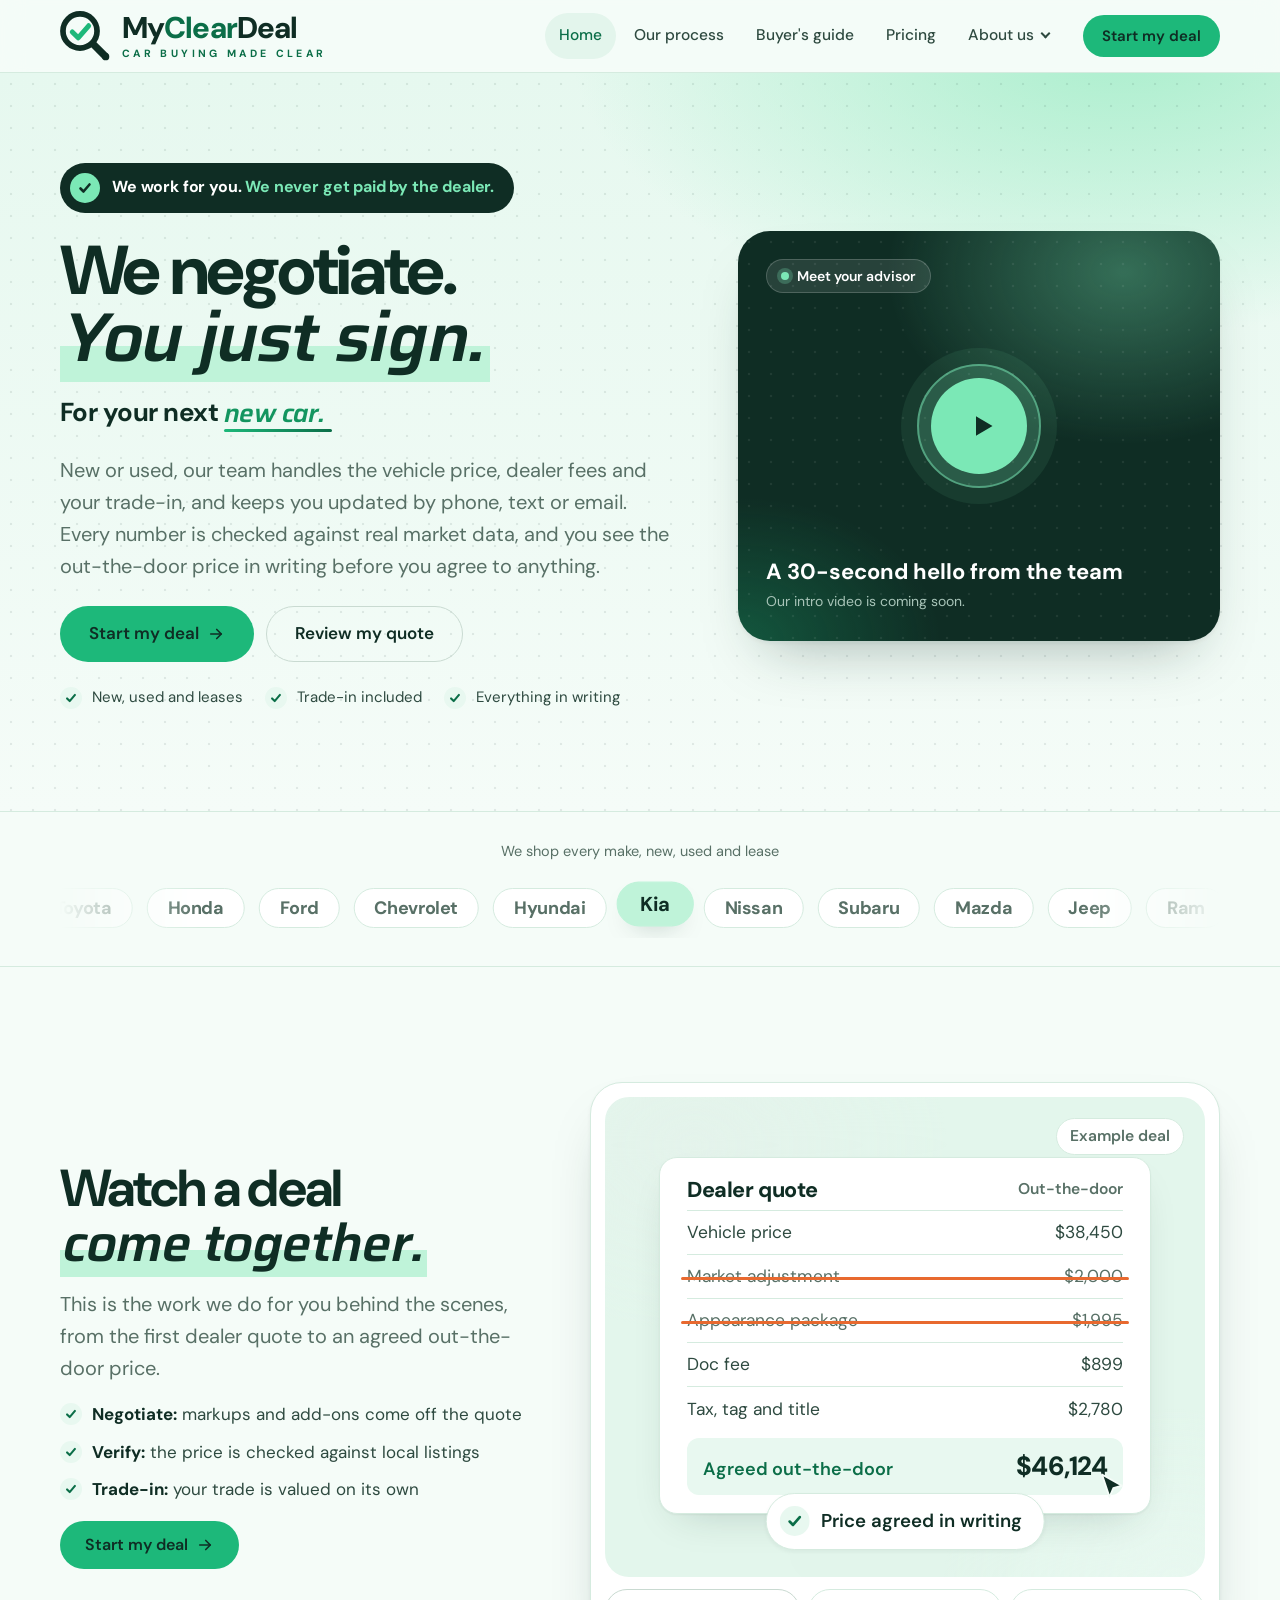
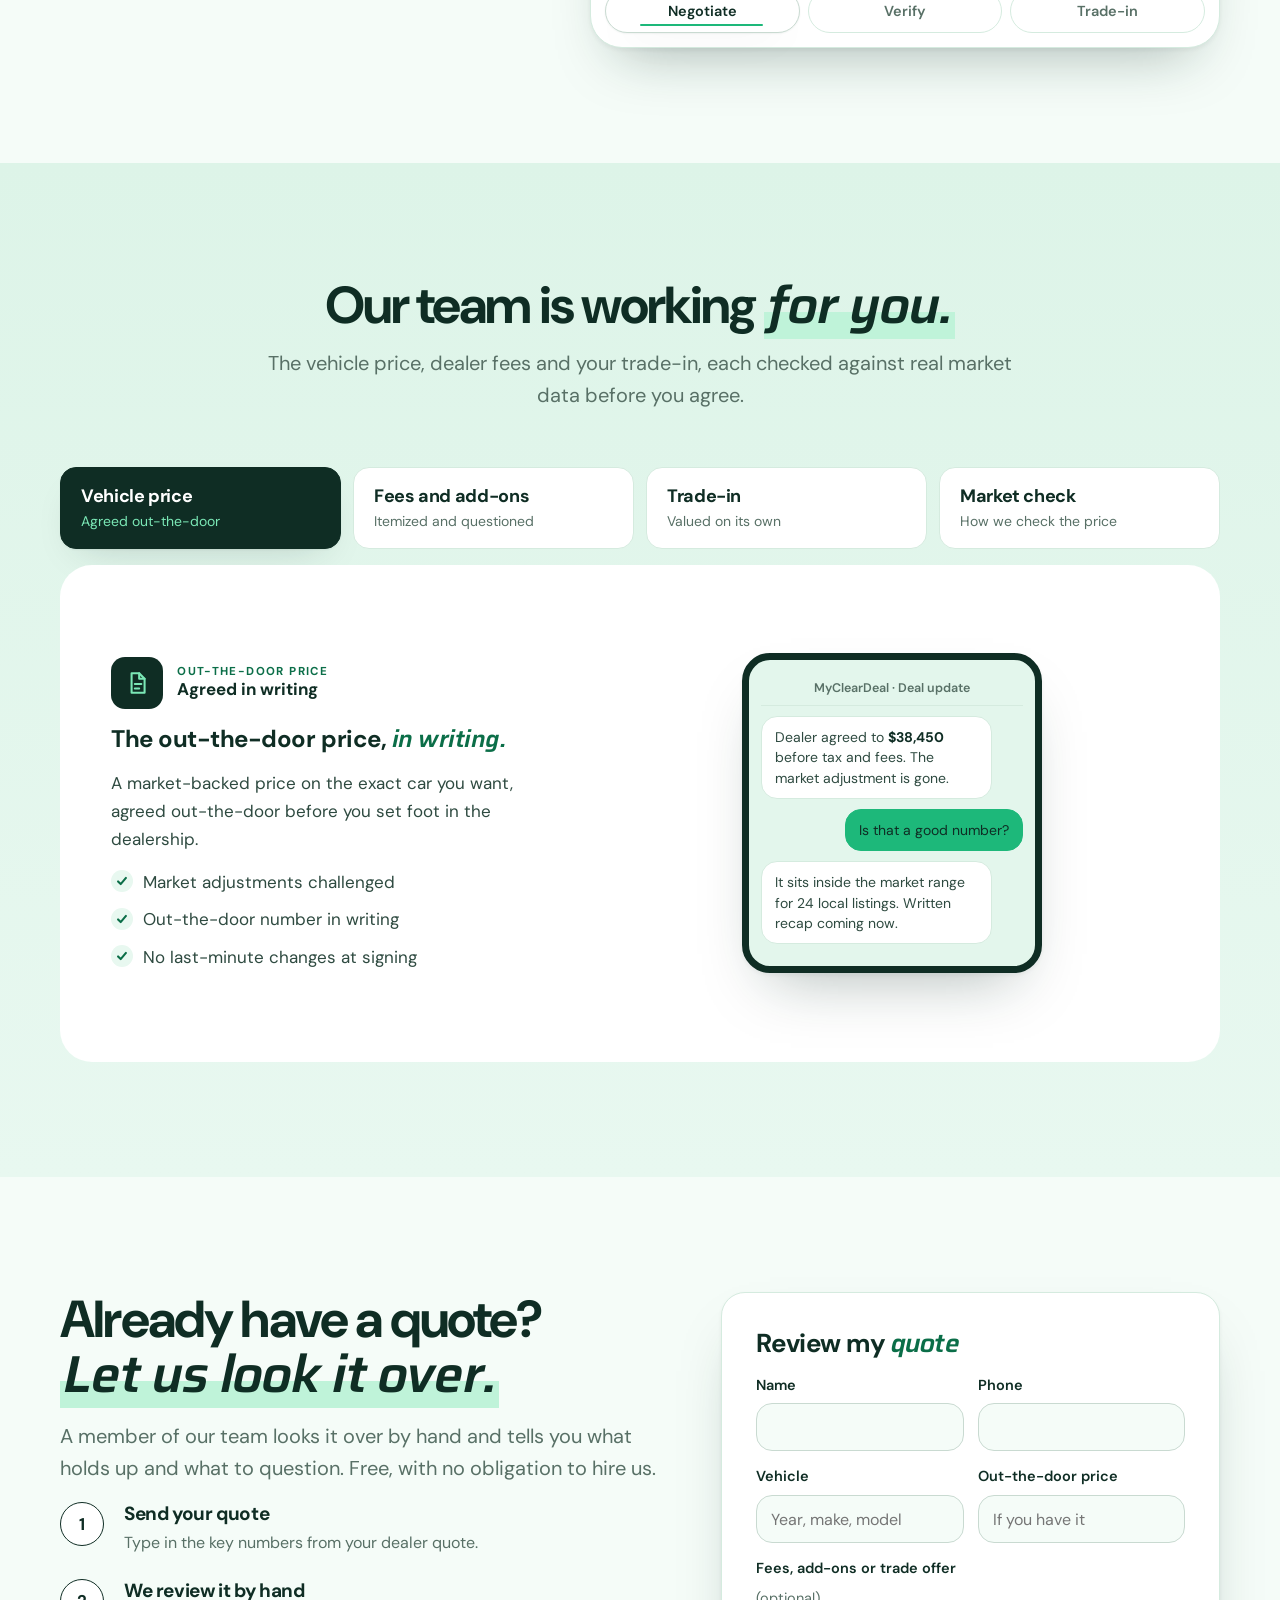
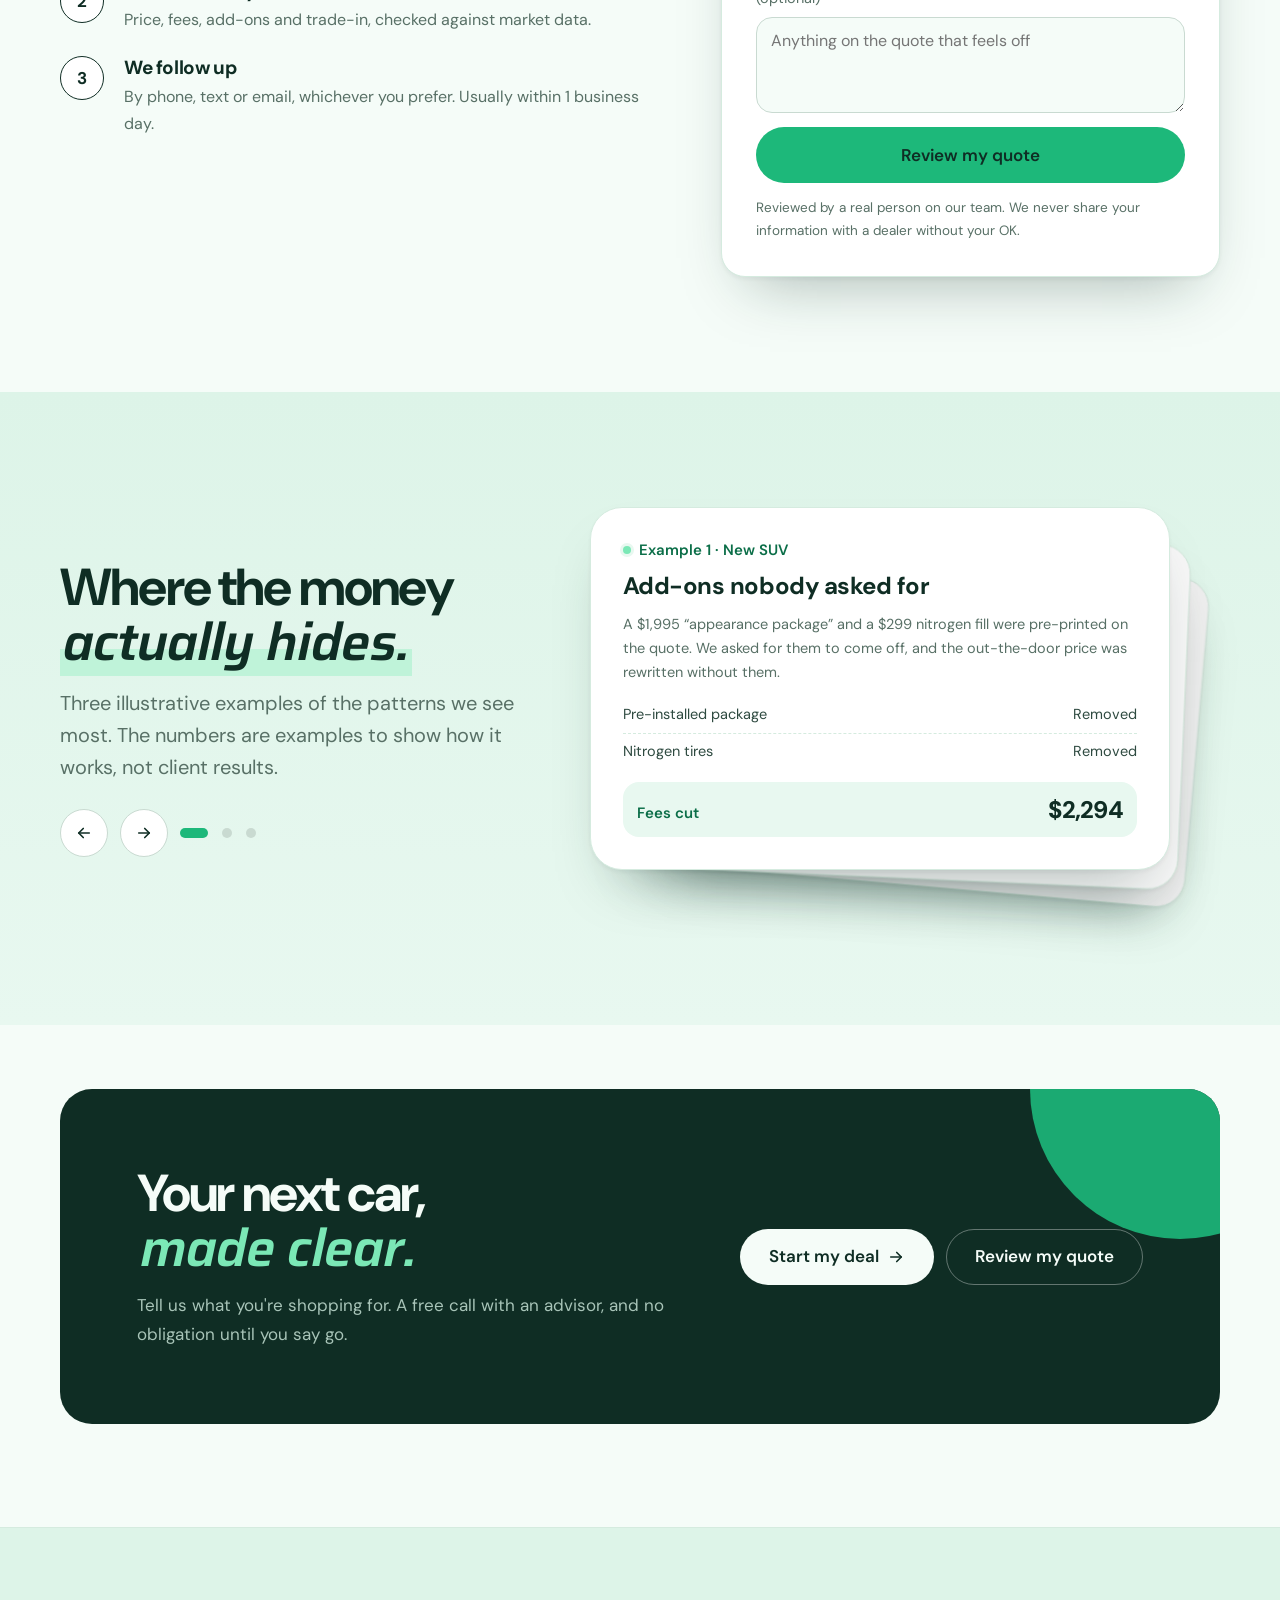
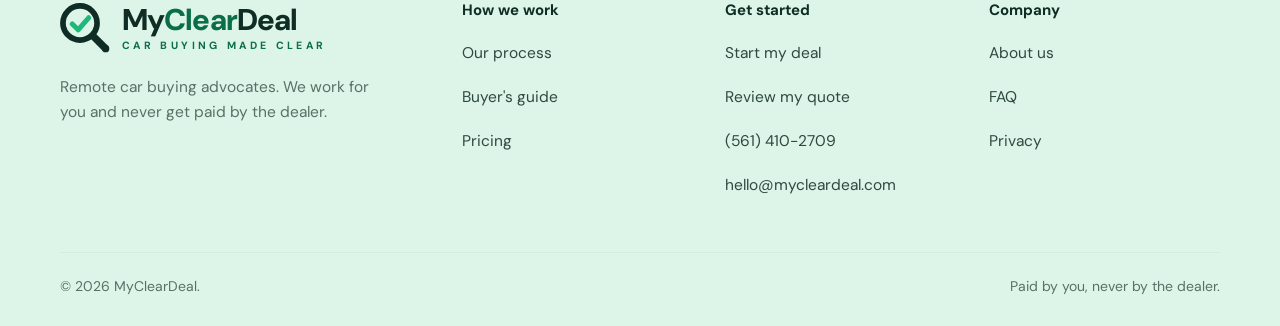
==== index.html @ 83296a56 "MyClearDeal with capital M and 'Car buying made clear' slogan; headline 'We negotiate. You just sign" ====
<!doctype html>
<html lang="en" data-backdrop="mint">
<head>
<meta charset="utf-8">
<meta name="viewport" content="width=device-width, initial-scale=1, viewport-fit=cover">
<script>document.documentElement.className+=" js";try{if("scrollRestoration" in history)history.scrollRestoration="manual"}catch(e){}</script>
<title>MyClearDeal</title>
<meta name="description" content="MyClearDeal negotiates your car's price, fees and trade-in remotely. We work for you and never get paid by the dealer. Free quote review.">
<meta name="theme-color" content="#FFFFFF">
<link rel="canonical" href="https://mycleardeal.com/">
<meta property="og:type" content="website">
<meta property="og:title" content="MyClearDeal">
<meta property="og:description" content="MyClearDeal negotiates your car's price, fees and trade-in remotely. We work for you and never get paid by the dealer. Free quote review.">
<meta property="og:image" content="https://mycleardeal.com/assets/img/og-image.png">
<meta name="twitter:card" content="summary_large_image">
<link rel="icon" href="assets/img/favicon.svg" type="image/svg+xml">
<link rel="icon" href="assets/img/favicon.png" type="image/png" sizes="64x64">
<link rel="apple-touch-icon" href="assets/img/apple-touch-icon.png">
<link rel="preconnect" href="https://fonts.googleapis.com">
<link rel="preconnect" href="https://fonts.gstatic.com" crossorigin>
<link rel="stylesheet" href="https://fonts.googleapis.com/css2?family=DM+Sans:opsz,wght@9..40,400;9..40,500;9..40,600;9..40,700;9..40,800&family=Saira:ital,wght@1,500;1,600;1,700&display=swap">
<link rel="stylesheet" href="site.css">
</head>
<body>
<a class="skip" href="#main">Skip to content</a>
<header class="header"><div class="wrap">
<a class="brand" href="/" aria-label="MyClearDeal home"><svg aria-hidden="true" viewBox="70 61 220 220"><circle cx="158" cy="149" r="75" fill="none" stroke="currentColor" stroke-width="25"/><path d="M211 202L271 262" stroke="currentColor" stroke-width="32"/><circle cx="271" cy="262" r="16" fill="currentColor"/><path d="M124 153L150 179L196 126" fill="none" stroke="var(--blue)" stroke-width="22" stroke-linecap="round" stroke-linejoin="round"/></svg><span class="brand-name"><span>My<b>Clear</b>Deal</span><small>Car buying made clear</small></span></a>
<ul class="nav" id="nav"><li><a href="/" aria-current="page">Home</a></li><li><a href="/how-it-works">Our process</a></li><li><a href="/guide">Buyer's guide</a></li><li><a href="/pricing">Pricing</a></li><li class="has-sub"><a href="/about">About us</a><ul class="sub"><li><a href="/about#story">Our story</a></li><li><a href="/about#faq">FAQ</a></li></ul></li></ul>
<a class="btn btn-primary btn-sm" href="/start">Start my deal</a>
<button class="menu-btn" type="button" aria-controls="nav" aria-expanded="false">Menu</button>
</div></header>
<main id="main">

<section class="hero"><div class="wrap hero-grid">
<div class="hero-copy">
<p class="promise"><i aria-hidden="true"></i><span>We work for you. <b>We never get paid by the dealer.</b></span></p>
<h1><span class="ln"><span class="ln-in">We negotiate.</span></span><span class="ln"><span class="ln-in"><em>You just sign.</em></span></span></h1>
<p class="rot-line">For your next <span class="rotator" data-rotator><span>new car.</span><span>used car.</span><span>SUV.</span><span>truck.</span><span>lease.</span></span></p>
<p class="lede">New or used, our team handles the vehicle price, dealer fees and your trade-in, and keeps you updated by phone, text or email. Every number is checked against real market data, and you see the out-the-door price in writing before you agree to anything.</p>
<div class="btn-row"><a class="btn btn-primary btn-lg" href="/start">Start my deal <svg aria-hidden="true" viewBox="0 0 24 24" fill="none" stroke="currentColor" stroke-width="2.2" stroke-linecap="round" stroke-linejoin="round"><path d="M5 12h14"/><path d="M13 6l6 6-6 6"/></svg></a><a class="btn btn-ghost btn-lg" href="/#review">Review my quote</a></div>
<ul class="checks inline"><li>New, used and leases</li><li>Trade-in included</li><li>Everything in writing</li></ul>
</div>
<div class="hero-visual">
<div class="vid" data-video>
<!-- Intro video: upload assets/video/intro.mp4 and it shows up here on its own (its first frame becomes the cover). Until then this slot says "coming soon". -->
<video class="vid-el" src="assets/video/intro.mp4#t=0.1" playsinline preload="metadata" hidden></video>
<div class="vid-ph">
<span class="vid-chip"><i></i>Meet your advisor</span>
<button class="vid-play" type="button" aria-label="Play the intro video"><svg viewBox="0 0 24 24" aria-hidden="true"><path d="M8 5.5v13l11-6.5z"/></svg></button>
<div class="vid-cap"><b>A 30-second hello from the team</b><span data-vid-note>Our intro video is coming soon.</span></div>
</div>
</div>
</div>
</div></section>

<section class="marquee-sec" aria-label="Makes we shop"><div class="wrap">
<p class="marquee-label">We shop every make, new, used and lease</p>
<div class="marquee" data-marquee><div class="marquee-track"><span class="mq-item">Toyota</span><span class="mq-item">Honda</span><span class="mq-item">Ford</span><span class="mq-item">Chevrolet</span><span class="mq-item">Hyundai</span><span class="mq-item">Kia</span><span class="mq-item">Nissan</span><span class="mq-item">Subaru</span><span class="mq-item">Mazda</span><span class="mq-item">Jeep</span><span class="mq-item">Ram</span><span class="mq-item">GMC</span><span class="mq-item">Volkswagen</span><span class="mq-item">Lexus</span><span class="mq-item">BMW</span><span class="mq-item">Mercedes-Benz</span><span class="mq-item">Audi</span><span class="mq-item">Tesla</span></div></div>
</div></section>

<section class="section" id="see-it"><div class="wrap">
<div class="demo-split">
<div class="stack">
<h2>Watch a deal <em>come together.</em></h2>
<p class="lede">This is the work we do for you behind the scenes, from the first dealer quote to an agreed out-the-door price.</p>
<ul class="checks"><li><b>Negotiate:</b> markups and add-ons come off the quote</li><li><b>Verify:</b> the price is checked against local listings</li><li><b>Trade-in:</b> your trade is valued on its own</li></ul>
<a class="btn btn-primary" href="/start" style="justify-self:start">Start my deal <svg aria-hidden="true" viewBox="0 0 24 24" fill="none" stroke="currentColor" stroke-width="2.2" stroke-linecap="round" stroke-linejoin="round"><path d="M5 12h14"/><path d="M13 6l6 6-6 6"/></svg></a>
</div>
<div class="mg" data-mg>
<div class="mg-stage"><span class="mg-tag">Example deal</span>
<div class="scene is-on" aria-label="Negotiate: the dealer quote is cleaned up and the out-the-door price is agreed">
<div class="q-card" data-a="grow" style="--d:0s">
<div class="q-head" data-a="fade" style="--d:.2s"><b>Dealer quote</b><span>Out-the-door</span></div>
<div class="q-row" data-a="rise" style="--d:0.35s"><span>Vehicle price</span><span>$38,450</span></div>
<div class="q-row cut" data-a="rise" style="--d:0.5s"><span>Market adjustment</span><span>$2,000</span><i class="x" data-a="wipe" style="--d:1.6s"></i></div>
<div class="q-row cut" data-a="rise" style="--d:0.65s"><span>Appearance package</span><span>$1,995</span><i class="x" data-a="wipe" style="--d:1.9s"></i></div>
<div class="q-row" data-a="rise" style="--d:0.8s"><span>Doc fee</span><span>$899</span></div>
<div class="q-row" data-a="rise" style="--d:0.95s"><span>Tax, tag and title</span><span>$2,780</span></div>
<div class="q-total" data-a="pop" style="--d:2.3s"><span>Agreed out-the-door</span><b data-mg-count="42129" data-from="46124" data-pre="$" data-delay="2.4">$42,129</b></div>
</div>
<svg class="cursor" data-a="glide" style="--d:3.2s" viewBox="0 0 24 24" aria-hidden="true"><path d="M4 2l16 9-7 2-3 7z" fill="var(--ink)" stroke="var(--bg)" stroke-width="1.5" stroke-linejoin="round"/></svg>
<span class="ripple" data-a="ripple" style="--d:4.3s"></span>
<div class="toast" data-a="float" style="--d:4.8s"><i></i>Price agreed in writing</div>
</div>
<div class="scene" aria-label="Verify: the price is checked against local listings and lands inside the market range">
<div class="mkt" data-a="grow" style="--d:0s">
<div class="mkt-title" data-a="fade" style="--d:.15s">Market check</div>
<div class="mkt-sub" data-a="fade" style="--d:.25s">Same model, trim and miles, nearby</div>
<div class="mkt-count" data-a="pop" style="--d:.35s"><span data-mg-count="24" data-delay=".4">24</span><small>local listings compared</small></div>
<div class="bar" data-a="fade" style="--d:.45s"><span class="fair" data-a="grow" style="--d:1.6s"></span><i class="dot" data-a="fade" style="left:8%;--d:0.50s"></i><i class="dot" data-a="fade" style="left:17%;--d:0.58s"></i><i class="dot" data-a="fade" style="left:26%;--d:0.66s"></i><i class="dot" data-a="fade" style="left:34%;--d:0.74s"></i><i class="dot" data-a="fade" style="left:41%;--d:0.82s"></i><i class="dot" data-a="fade" style="left:47%;--d:0.90s"></i><i class="dot" data-a="fade" style="left:55%;--d:0.98s"></i><i class="dot" data-a="fade" style="left:63%;--d:1.06s"></i><i class="dot" data-a="fade" style="left:71%;--d:1.14s"></i><i class="dot" data-a="fade" style="left:80%;--d:1.22s"></i><i class="dot" data-a="fade" style="left:90%;--d:1.30s"></i><span class="pin" data-a="slide" style="left:45%;--d:2.2s"><b>You</b></span></div>
</div>
<div class="toast" data-a="float" style="--d:4.2s"><i></i>Inside the market range</div>
</div>
<div class="scene" aria-label="Trade-in: your trade is valued on its own against market data">
<div class="trade">
<div class="t-row" data-a="rise" style="--d:.1s"><span>Your trade</span><b>2019 sedan</b></div>
<div class="t-row low" data-a="rise" style="--d:.5s"><span>Dealer's first offer</span><b>$14,200</b></div>
<div class="t-row" data-a="rise" style="--d:1.1s"><span>Market value check</span><b>$16,300</b></div>
<div class="t-row win" data-a="bounce" style="--d:1.9s"><span>Agreed trade-in<span class="t-tag">Kept separate</span></span><b data-mg-count="16100" data-from="14200" data-pre="$" data-delay="2">$16,100</b></div>
</div>
<div class="toast" data-a="float" style="--d:4s"><i></i>Trade valued on its own</div>
</div>
</div>
<div class="mg-tabs" role="tablist" aria-label="What we do">
<button class="mg-tab" type="button" role="tab" aria-selected="true">Negotiate</button>
<button class="mg-tab" type="button" role="tab" aria-selected="false" tabindex="-1">Verify</button>
<button class="mg-tab" type="button" role="tab" aria-selected="false" tabindex="-1">Trade-in</button>
</div>
</div>
</div>
</div></section>

<section class="section alt"><div class="wrap">
<div class="shead center"><h2>Our team is working <em>for you.</em></h2><p class="lede">The vehicle price, dealer fees and your trade-in, each checked against real market data before you agree.</p></div>
<div data-tabs>
<div class="ftabs" role="tablist" aria-label="What we negotiate"><button class="ftab" type="button" role="tab" id="tab-price" aria-controls="panel-price" aria-selected="true"><b>Vehicle price</b><span>Agreed out-the-door</span></button><button class="ftab" type="button" role="tab" id="tab-fees" aria-controls="panel-fees" aria-selected="false" tabindex="-1"><b>Fees and add-ons</b><span>Itemized and questioned</span></button><button class="ftab" type="button" role="tab" id="tab-trade" aria-controls="panel-trade" aria-selected="false" tabindex="-1"><b>Trade-in</b><span>Valued on its own</span></button><button class="ftab" type="button" role="tab" id="tab-market-check" aria-controls="panel-market-check" aria-selected="false" tabindex="-1"><b>Market check</b><span>How we check the price</span></button></div>
<div class="fpanel t-sky" role="tabpanel" id="panel-price" aria-labelledby="tab-price">
<div class="copy"><div class="feat-badge"><div class="ico" aria-hidden="true"><svg viewBox="0 0 24 24"><path d="M7 3h7l5 5v13H7z"/><path d="M14 3v5h5"/><path d="M10 13h6M10 17h4"/></svg></div><span><small>Out-the-door price</small><b>Agreed in writing</b></span></div><h3>The out-the-door price, <em>in writing.</em></h3><p>A market-backed price on the exact car you want, agreed out-the-door before you set foot in the dealership.</p><ul class="checks"><li>Market adjustments challenged</li><li>Out-the-door number in writing</li><li>No last-minute changes at signing</li></ul></div>
<div class="phone" aria-label="Example update from your advisor"><div class="phone-top">MyClearDeal &middot; Deal update</div><p class="bub">Dealer agreed to <b>$38,450</b> before tax and fees. The market adjustment is gone.</p><p class="bub me">Is that a good number?</p><p class="bub">It sits inside the market range for 24 local listings. Written recap coming now.</p></div>
</div><div class="fpanel t-peach" role="tabpanel" id="panel-fees" aria-labelledby="tab-fees" hidden>
<div class="copy"><div class="feat-badge"><div class="ico" aria-hidden="true"><svg viewBox="0 0 24 24"><path d="M8 6h12M8 12h12M8 18h12"/><path d="M4 6h.01M4 12h.01M4 18h.01"/></svg></div><span><small>Fees and add-ons</small><b>Reviewed line by line</b></span></div><h3>Fees itemized, <em>add-ons questioned.</em></h3><p>Every dealer fee and pre-installed add-on is itemized, explained and questioned. You know what is required and what is not.</p><ul class="checks"><li>Line-by-line fee review</li><li>Add-ons you never asked for flagged</li><li>Clear on what is required and what is not</li></ul></div>
<div class="phone" aria-label="Example update from your advisor"><div class="phone-top">MyClearDeal &middot; Deal update</div><p class="bub">Your quote has a <b>$1,995</b> appearance package and <b>$299</b> nitrogen. You didn't ask for either.</p><p class="bub me">Can they come off?</p><p class="bub">Done. Both removed on the new written quote.</p></div>
</div><div class="fpanel t-mint" role="tabpanel" id="panel-trade" aria-labelledby="tab-trade" hidden>
<div class="copy"><div class="feat-badge"><div class="ico" aria-hidden="true"><svg viewBox="0 0 24 24"><path d="M4 8h13l-3-3M20 16H7l3 3"/></svg></div><span><small>Trade-in</small><b>Valued on its own</b></span></div><h3>Your trade, <em>valued on its own.</em></h3><p>A real market value for your current car, kept separate from the new deal so a discount can't be paid for with your trade.</p><ul class="checks"><li>Valued on its own, not to fund a discount</li><li>Payoff and equity confirmed</li><li>No surprises on the final sheet</li></ul></div>
<div class="phone" aria-label="Example update from your advisor"><div class="phone-top">MyClearDeal &middot; Deal update</div><p class="bub">First trade offer was <b>$14,200</b>. Market data puts it near $16,300.</p><p class="bub me">Can we get closer to that?</p><p class="bub">Agreed at <b>$16,100</b>, written separately from the price.</p></div>
</div><div class="fpanel t-lilac" role="tabpanel" id="panel-market-check" aria-labelledby="tab-market-check" hidden>
<div class="copy"><div class="feat-badge"><div class="ico" aria-hidden="true"><svg viewBox="0 0 24 24"><path d="M4 20V10M10 20V4M16 20v-7M22 20H2"/></svg></div><span><small>Market check</small><b>Backed by real data</b></span></div><h3>A good price isn't <em>a guess.</em></h3><p>Before we agree to a number, we check it against what the same car is actually selling for in your area, what the dealer likely paid for it, and current incentives and rebates. If the price doesn't hold up, we keep working. You see the comparison in writing.</p><ul class="checks"><li>Live listings for the same model, trim and miles near you</li><li>Published invoice and dealer-cost data</li><li>The manufacturer's current incentives and rebates</li></ul></div>
<div class="phone" aria-label="Example update from your advisor"><div class="phone-top">MyClearDeal &middot; Deal update</div><p class="bub">Market check done: 24 listings nearby, invoice and current rebates.</p><p class="bub me">And the dealer's number?</p><p class="bub">Inside the market range. Comparison attached in your recap.</p></div>
</div>
</div>
</div></section>

<section class="section" id="review"><div class="wrap">
<div class="band peach demo">
<div class="stack">
<h2>Already have a quote? <em>Let us look it over.</em></h2>
<p class="lede">A member of our team looks it over by hand and tells you what holds up and what to question. Free, with no obligation to hire us.</p>
<ol class="steps">
<li><strong>Send your quote</strong><p>Type in the key numbers from your dealer quote.</p></li>
<li><strong>We review it by hand</strong><p>Price, fees, add-ons and trade-in, checked against market data.</p></li>
<li><strong>We follow up</strong><p>By phone, text or email, whichever you prefer.<span data-turnaround> Usually within <span data-turnaround-text></span>.</span></p></li>
</ol>
</div>
<form class="form" name="quote-check-home" method="POST" data-lead-form data-success="Got it. A member of our team will review your quote and follow up." novalidate>
<input type="hidden" name="form" value="quote-check-home">
<input type="hidden" name="_template" value="table">
<input type="hidden" name="_captcha" value="false">
<input type="hidden" name="_subject" value="New Check My Deal request (home page)">
<p class="hp" aria-hidden="true"><label>Leave blank <input type="text" name="_honey" tabindex="-1" autocomplete="off"></label></p>
<h3>Review my <em>quote</em></h3>
<label class="field">Name<input type="text" name="name" autocomplete="name" required></label>
<label class="field">Phone<input type="tel" name="phone" autocomplete="tel" required></label>
<label class="field">Vehicle<input type="text" name="vehicle" placeholder="Year, make, model"></label>
<label class="field">Out-the-door price<input type="text" name="otd-price" inputmode="decimal" placeholder="If you have it"></label>
<label class="field full">Fees, add-ons or trade offer <span class="opt">(optional)</span><textarea name="notes" placeholder="Anything on the quote that feels off"></textarea></label>
<button class="btn btn-primary btn-lg" type="submit">Review my quote</button>
<p class="status" role="status" aria-live="polite"></p>
<p class="fine">Reviewed by a real person on our team. We never share your information with a dealer without your OK.</p>
</form>
</div>
</div></section>


<section class="section alt"><div class="wrap">
<div class="deck-wrap" data-reviews>
<div class="stack">
<h2>Where the money <em>actually hides.</em></h2>
<p class="lede">Three illustrative examples of the patterns we see most. The numbers are examples to show how it works, not client results.</p>
<div class="deck-nav">
<button class="round" type="button" data-prev aria-label="Previous example"><svg aria-hidden="true" viewBox="0 0 24 24" fill="none" stroke="currentColor" stroke-width="2.2" stroke-linecap="round" stroke-linejoin="round"><path d="M19 12H5"/><path d="M11 6l-6 6 6 6"/></svg></button>
<button class="round" type="button" data-next aria-label="Next example"><svg aria-hidden="true" viewBox="0 0 24 24" fill="none" stroke="currentColor" stroke-width="2.2" stroke-linecap="round" stroke-linejoin="round"><path d="M5 12h14"/><path d="M13 6l6 6-6 6"/></svg></button>
<div class="dots" aria-label="Choose an example"></div>
</div>
</div>
<div class="deck" aria-live="polite"><article class="rv" data-rv data-pos="0"><span class="eyebrow">Example 1 &middot; New SUV</span><h3>Add-ons nobody asked for</h3><p class="small">A $1,995 &ldquo;appearance package&rdquo; and a $299 nitrogen fill were pre-printed on the quote. We asked for them to come off, and the out-the-door price was rewritten without them.</p><div><div class="frow"><span>Pre-installed package</span><span>Removed</span></div><div class="frow"><span>Nitrogen tires</span><span>Removed</span></div></div><div class="rv-total"><span>Fees cut</span><b>$2,294</b></div></article><article class="rv" data-rv data-pos="1"><span class="eyebrow">Example 2 &middot; Used truck</span><h3>A trade valued to fund a discount</h3><p class="small">The dealer showed a big discount on the truck, then valued the trade low to pay for it. We priced the trade on its own against market data first.</p><div><div class="frow"><span>First trade offer</span><span>$18,500</span></div><div class="frow"><span>Trade after market check</span><span>$20,900</span></div></div><div class="rv-total"><span>Trade-in up</span><b>$2,400</b></div></article><article class="rv" data-rv data-pos="2"><span class="eyebrow">Example 3 &middot; Lease</span><h3>A price with nothing to compare</h3><p class="small">The buyer had a lease quote but no idea what the car was selling for nearby. We checked local listings and dealer cost, then negotiated the price the lease is built on.</p><div><div class="frow"><span>Quoted selling price</span><span>$41,800</span></div><div class="frow"><span>Price after market check</span><span>$39,950</span></div></div><div class="rv-total"><span>Price lowered</span><b>$1,850</b></div></article></div>
</div>
</div></section>

<section class="section-tight"><div class="wrap">
<div class="cta">
<div><h2>Your next car, <em>made clear.</em></h2><p>Tell us what you're shopping for. A free call with an advisor, and no obligation until you say go.</p></div>
<div class="btn-row"><a class="btn btn-primary btn-lg" href="/start">Start my deal <svg aria-hidden="true" viewBox="0 0 24 24" fill="none" stroke="currentColor" stroke-width="2.2" stroke-linecap="round" stroke-linejoin="round"><path d="M5 12h14"/><path d="M13 6l6 6-6 6"/></svg></a><a class="btn btn-ghost btn-lg" href="/#review">Review my quote</a></div>
</div>
</div></section>

</main>
<footer class="footer"><div class="wrap">
<div class="foot-grid">
<div class="foot-brand"><a class="brand" href="/" aria-label="MyClearDeal home"><svg aria-hidden="true" viewBox="70 61 220 220"><circle cx="158" cy="149" r="75" fill="none" stroke="currentColor" stroke-width="25"/><path d="M211 202L271 262" stroke="currentColor" stroke-width="32"/><circle cx="271" cy="262" r="16" fill="currentColor"/><path d="M124 153L150 179L196 126" fill="none" stroke="var(--blue)" stroke-width="22" stroke-linecap="round" stroke-linejoin="round"/></svg><span class="brand-name"><span>My<b>Clear</b>Deal</span><small>Car buying made clear</small></span></a><p>Remote car buying advocates. We work for you and never get paid by the dealer.</p></div>
<div><h4>How we work</h4><ul><li><a href="/how-it-works">Our process</a></li><li><a href="/guide">Buyer's guide</a></li><li><a href="/pricing">Pricing</a></li></ul></div>
<div><h4>Get started</h4><ul><li><a href="/start">Start my deal</a></li><li><a href="/#review">Review my quote</a></li><li><a href="tel:+15614102709">(561) 410-2709</a></li><li data-email-item hidden><a href="#" data-email></a></li></ul></div>
<div><h4>Company</h4><ul><li><a href="/about">About us</a></li><li><a href="/about#faq">FAQ</a></li><li><a href="/privacy">Privacy</a></li></ul></div>
</div>
<div class="foot-base"><span>&copy; <span data-year>2026</span> MyClearDeal.</span><!-- [LEGAL ENTITY NAME] --><span>Paid by you, never by the dealer.</span></div>
</div></footer>
<div class="mobile-cta">
<a class="btn btn-ghost" href="/#review">Review my quote</a>
<a class="btn btn-primary" href="/start">Start my deal</a>
</div>
<script src="site.js" defer></script>
</body>
</html>
---- site.css ----
/* myClearDeal | site styles (Step design system, myClearDeal brand tokens) */

/* 1. Brand tokens. Names follow the Step system; values are myClearDeal's. */
:root {
  --bg: #FFFFFF; --bg-2: #F3F8F5; --card: #FFFFFF;
  --ink: #0F2D24; --ink-2: #2E4A40; --muted: #587066;
  --line: #E1EAE5; --line-2: #C9DAD1;
  --blue: #1DB87A; --blue-hover: #179E68; --blue-text: #0B6E48; --blue-soft: #E3F5EC;   /* primary action (brand green) */
  --coral: #E8692F; --coral-text: #B4480F;                                              /* accent */
  --green: #1DB87A; --green-text: #0B6E48;                                              /* success, checks */
  --on-blue: #0F2D24;
  --tint-sky: #E4F3EB; --tint-peach: #FFF1E8; --tint-mint: #E8F8F0; --tint-lilac: #EDF3EE;
  --deep: #0F2D24; --deep-text: #A8C4B8;
  --err: #B42318; --amber: #F5B83D;
  --display: "DM Sans", "Avenir Next", "Segoe UI", sans-serif;
  --body: "DM Sans", "Segoe UI", Roboto, Arial, sans-serif;
  --accent: #13955F;                                                                    /* headline accent green (3.8:1 on white, large text) */
  --accent-font: "Saira", "DM Sans", "Segoe UI", sans-serif;                            /* automotive italic for accent words */
  --maxw: 1200px;
  --r-sm: 10px; --r-md: 16px; --r-lg: 24px; --r-xl: 32px;
  --shadow: 0 1px 2px rgba(15,45,36,.06), 0 16px 40px -20px rgba(15,45,36,.22);
  --shadow-lg: 0 2px 4px rgba(15,45,36,.05), 0 30px 60px -28px rgba(15,45,36,.35);
  --ease: cubic-bezier(.2,.8,.2,1);
  --check: url("data:image/svg+xml,%3Csvg xmlns='http://www.w3.org/2000/svg' viewBox='0 0 16 16' fill='none' stroke='%230B6E48' stroke-width='2.4' stroke-linecap='round' stroke-linejoin='round'%3E%3Cpath d='M3.5 8.5l3 3 6-7'/%3E%3C/svg%3E");
  --cross: url("data:image/svg+xml,%3Csvg xmlns='http://www.w3.org/2000/svg' viewBox='0 0 16 16' fill='none' stroke='%23B4480F' stroke-width='2.4' stroke-linecap='round'%3E%3Cpath d='M4.5 4.5l7 7M11.5 4.5l-7 7'/%3E%3C/svg%3E");
  color-scheme: light;
}

/* 2. Base */
*, *::before, *::after { box-sizing: border-box; }
html { -webkit-text-size-adjust: 100%; scroll-behavior: auto; }
body { margin: 0; background: var(--bg); color: var(--ink-2); font: 400 17px/1.65 var(--body); -webkit-font-smoothing: antialiased; -moz-osx-font-smoothing: grayscale; overflow-x: hidden; }
img, svg { max-width: 100%; display: block; }
a { color: var(--blue-text); text-underline-offset: 3px; }
p { margin: 0; }
ul, ol { margin: 0; padding: 0; }
h1, h2, h3, h4 { font-family: var(--display); color: var(--ink); font-weight: 700; letter-spacing: -.025em; line-height: 1.05; text-wrap: balance; margin: 0; }
h1 { font-size: clamp(44px, 6.4vw, 80px); font-weight: 800; letter-spacing: -.04em; line-height: .98; }
h2 { font-size: clamp(32px, 4.2vw, 52px); letter-spacing: -.035em; }
h3 { font-size: clamp(20px, 2vw, 24px); letter-spacing: -.02em; line-height: 1.2; }
h1 em, h2 em, h3 em { font-family: var(--accent-font); font-style: italic; font-weight: 600; letter-spacing: -.02em; }
h2 em, h3 em { color: var(--blue-text); }
h1 em, .page-head h1 em { color: var(--accent); }
.eyebrow { font: 600 15px var(--body); color: var(--blue-text); margin: 0; }
.lede { font-size: clamp(18px, 1.6vw, 20px); line-height: 1.6; color: var(--muted); max-width: 40em; }
.small, .hint { font-size: 14.5px; color: var(--muted); }
.big { font: 800 clamp(40px, 5vw, 64px)/1 var(--display); letter-spacing: -.04em; color: var(--ink); font-variant-numeric: tabular-nums; }
.sr-only { position: absolute; width: 1px; height: 1px; padding: 0; margin: -1px; overflow: hidden; clip: rect(0 0 0 0); white-space: nowrap; border: 0; }
.skip { position: absolute; left: 12px; top: -60px; z-index: 200; background: var(--ink); color: var(--bg); padding: 12px 18px; border-radius: 999px; font-weight: 600; text-decoration: none; }
.skip:focus { top: 12px; }
:focus-visible { outline: 3px solid var(--blue); outline-offset: 3px; border-radius: 6px; }
[id] { scroll-margin-top: 88px; }

/* 3. Layout */
.wrap { max-width: var(--maxw); margin-inline: auto; padding-left: max(20px, env(safe-area-inset-left)); padding-right: max(20px, env(safe-area-inset-right)); }
.section { padding-block: clamp(64px, 9vw, 120px); }
.section-tight { padding-block: clamp(32px, 5vw, 64px) clamp(64px, 8vw, 104px); }
.alt { background: var(--bg-2); }
.shead { display: grid; gap: 14px; max-width: 760px; margin-bottom: clamp(36px, 5vw, 56px); }
.shead.center { margin-inline: auto; text-align: center; justify-items: center; }
.shead.row { max-width: none; grid-template-columns: minmax(0, 1fr) auto; align-items: end; column-gap: 32px; }
.shead.row > :not(.btn) { grid-column: 1; }
.shead.row > .btn { grid-column: 2; grid-row: 1 / span 3; align-self: end; }
.split { display: grid; grid-template-columns: .85fr 1.15fr; gap: clamp(32px, 5vw, 72px); align-items: start; }
.split > *, .hero-grid > *, .demo > *, .fpanel > *, .grid3 > *, .grid4 > *, .grid2 > * { min-width: 0; }
.grid3 { display: grid; grid-template-columns: repeat(3, 1fr); gap: 20px; }
.grid4 { display: grid; grid-template-columns: repeat(4, 1fr); gap: 16px; }
.grid2 { display: grid; grid-template-columns: .9fr 1.1fr; gap: 20px; }
.stack { display: grid; gap: 18px; align-content: start; }
.mt { margin-top: clamp(28px, 4vw, 44px); }

/* 4. Header */
.header { position: sticky; top: 0; z-index: 50; background: color-mix(in srgb, var(--bg) 92%, transparent); -webkit-backdrop-filter: saturate(1.6) blur(12px); backdrop-filter: saturate(1.6) blur(12px); border-bottom: 1px solid var(--line); padding-top: env(safe-area-inset-top); }
.header .wrap { height: 72px; display: flex; align-items: center; gap: 20px; }
.brand { display: inline-flex; align-items: center; min-height: 56px; gap: 12px; text-decoration: none; color: var(--ink); font: 800 30px/1 var(--display); letter-spacing: -.03em; margin-right: auto; }
.brand svg { width: 50px; height: 50px; flex: none; }
.brand b { color: var(--blue-text); font-weight: 800; }
.nav { display: flex; align-items: center; gap: 4px; list-style: none; }
.nav a { display: block; padding: 10px 14px; border-radius: 999px; color: var(--ink-2); font-weight: 500; font-size: 15.5px; text-decoration: none; transition: background .15s var(--ease), color .15s var(--ease); }
.nav a:hover { background: var(--bg-2); color: var(--ink); }
.nav a[aria-current="page"] { background: var(--blue-soft); color: var(--blue-text); }
.menu-btn { display: none; min-height: 44px; padding: 0 18px; border-radius: 999px; border: 1.5px solid var(--line-2); background: var(--card); color: var(--ink); font: 600 15px var(--body); cursor: pointer; }

/* 5. Buttons and pills */
.btn { display: inline-flex; align-items: center; justify-content: center; gap: 8px; min-height: 48px; padding: 0 24px; font: 600 16px/1 var(--body); border: 1.5px solid transparent; border-radius: 999px; text-decoration: none; cursor: pointer; white-space: nowrap; transition: background .15s var(--ease), border-color .15s var(--ease), color .15s var(--ease), transform .15s var(--ease), box-shadow .15s var(--ease); }
.btn svg { width: 18px; height: 18px; }
.btn-primary { background: var(--blue); color: var(--on-blue); }
@media (hover: hover) { .btn-primary:hover { background: var(--blue-hover); transform: translateY(-1px); box-shadow: var(--shadow); } }
.btn-ghost { background: transparent; color: var(--ink); border-color: var(--line-2); }
@media (hover: hover) { .btn-ghost:hover { border-color: var(--ink); transform: translateY(-1px); } }
.btn-lg { min-height: 56px; padding: 0 28px; font-size: 17px; }
.btn-sm { min-height: 42px; padding: 0 18px; font-size: 15px; }
.btn-row { display: flex; flex-wrap: wrap; gap: 12px; }
.pill { display: inline-flex; align-items: center; gap: 10px; justify-self: start; align-self: start; background: var(--card); border: 1px solid var(--line); border-radius: 999px; padding: 7px 14px 7px 10px; font-size: 14.5px; font-weight: 500; color: var(--ink-2); box-shadow: 0 1px 2px rgba(15,45,36,.05); }
.pill i { width: 8px; height: 8px; border-radius: 50%; background: var(--green); box-shadow: 0 0 0 4px var(--tint-mint); }
.checks { display: grid; gap: 12px; list-style: none; }
.checks.inline { display: flex; flex-wrap: wrap; gap: 10px 22px; }
.checks li { position: relative; padding-left: 32px; line-height: 1.5; }
.checks li::before { content: ""; position: absolute; left: 0; top: .05em; width: 22px; height: 22px; border-radius: 50%; background: var(--tint-mint) var(--check) center / 14px no-repeat; }
.checks.inline li { font-size: 15px; color: var(--ink-2); }
.crosses li::before { background: var(--tint-peach) var(--cross) center / 13px no-repeat; }

/* 6. Hero */
.hero { background: radial-gradient(1200px 500px at 85% -10%, var(--tint-sky), transparent 60%); padding-block: clamp(48px, 7vw, 96px) clamp(64px, 8vw, 104px); }
.hero-grid { display: grid; grid-template-columns: 1fr 1.05fr; gap: clamp(32px, 5vw, 64px); align-items: center; }
.hero-copy { display: grid; gap: 24px; }
.ln { display: block; overflow: hidden; padding: 0 .12em .16em 0; margin: 0 -.12em -.16em 0; }
.ln-in { display: block; }
.rot-line { font: 700 clamp(20px, 2.2vw, 26px)/1.3 var(--display); letter-spacing: -.02em; color: var(--ink); margin: 0; }
.rotator { position: relative; display: inline-grid; vertical-align: bottom; perspective: 600px; transition: width .5s var(--ease); white-space: nowrap; }
.rotator > span { grid-area: 1 / 1; font-family: var(--accent-font); font-style: italic; font-weight: 600; color: var(--accent); letter-spacing: -.02em; backface-visibility: hidden; transform-origin: 50% 50% -.45em; }
.rotator > span:not(:first-child) { visibility: hidden; }
.rotator::after { content: ""; position: absolute; left: 0; right: 0; bottom: -2px; height: 3px; border-radius: 3px; background: linear-gradient(90deg, var(--blue), var(--blue-text)); transform-origin: left; }
.js .rotator.on > span { visibility: hidden; }
.js .rotator.on > span.is-in { visibility: visible; animation: rot-in .6s var(--ease) both; }
.js .rotator.on > span.is-out { visibility: visible; animation: rot-out .6s var(--ease) both; }
.js .rotator.on::after { animation: wipe 2.6s var(--ease) infinite; }
@keyframes rot-in { from { transform: rotateX(-90deg); opacity: 0; } to { transform: none; opacity: 1; } }
@keyframes rot-out { from { transform: none; opacity: 1; } to { transform: rotateX(90deg); opacity: 0; } }
@keyframes wipe { 0% { transform: scaleX(0); } 45%, 80% { transform: scaleX(1); opacity: 1; } 100% { transform: scaleX(1); opacity: 0; } }

/* 7. Hero motion graphic */
.mg { background: var(--card); border: 1px solid var(--line); border-radius: var(--r-xl); box-shadow: var(--shadow-lg); padding: 14px; }
.mg-stage { position: relative; aspect-ratio: 5 / 4; border-radius: var(--r-lg); overflow: hidden; container-type: inline-size; background: radial-gradient(60% 55% at 15% 10%, var(--tint-sky), transparent 70%), radial-gradient(55% 50% at 95% 100%, var(--tint-mint), transparent 70%), var(--bg-2); }
.mg-tag { position: absolute; top: 3.5cqw; right: 3.5cqw; z-index: 3; font-size: 2.6cqw; font-weight: 600; color: var(--muted); background: var(--card); border: 1px solid var(--line); border-radius: 999px; padding: .8cqw 2.2cqw; }
.scene { position: absolute; inset: 0; opacity: 0; visibility: hidden; transition: opacity .6s var(--ease), visibility 0s linear .6s; }
.scene.is-on { opacity: 1; visibility: visible; transition: opacity .6s var(--ease); }
.mg-tabs { display: grid; grid-template-columns: repeat(3, 1fr); gap: 8px; margin-top: 12px; }
.mg-tab { position: relative; overflow: hidden; min-height: 44px; border: 1px solid var(--line); background: var(--card); border-radius: 999px; font: 600 14.5px var(--body); color: var(--muted); cursor: pointer; transition: color .2s var(--ease), border-color .2s var(--ease), box-shadow .2s var(--ease); }
.mg-tab[aria-selected="true"] { color: var(--ink); border-color: var(--line-2); box-shadow: var(--shadow); }
.mg-tab::after { content: ""; position: absolute; left: 18%; right: 18%; bottom: 6px; height: 2px; border-radius: 2px; background: var(--blue); transform: scaleX(0); transform-origin: left; }
.mg-tab[aria-selected="true"]::after { transform: scaleX(1); }
.js .mg.run .mg-tab[aria-selected="true"]::after { animation: mg-bar 7s linear both; }
.mg.paused .mg-tab::after, .mg.paused .scene * { animation-play-state: paused !important; }
@keyframes mg-bar { from { transform: scaleX(0); } to { transform: scaleX(1); } }

/* scene parts (sized in cqw) */
.q-card { position: absolute; left: 9cqw; right: 9cqw; top: 10cqw; background: var(--card); border: 1px solid var(--line); border-radius: 3cqw; box-shadow: var(--shadow); padding: 3cqw 4.5cqw; }
.q-head { display: flex; justify-content: space-between; align-items: center; font-size: 2.6cqw; font-weight: 600; color: var(--muted); margin-bottom: 1cqw; }
.q-head b { font: 800 3.6cqw var(--display); color: var(--ink); letter-spacing: -.02em; }
.q-row { position: relative; display: flex; justify-content: space-between; font-size: 2.9cqw; padding: 1.2cqw 0; border-top: 1px solid var(--line); color: var(--ink-2); font-variant-numeric: tabular-nums; }
.q-row .x { position: absolute; left: -1cqw; right: -1cqw; top: 50%; height: .5cqw; background: var(--coral); border-radius: 1cqw; transform-origin: left; }
.q-row.cut span { color: var(--muted); }
.q-total { display: flex; justify-content: space-between; align-items: baseline; margin-top: 1.2cqw; padding: 1.8cqw 2.6cqw; background: var(--tint-mint); border-radius: 2cqw; font-size: 3cqw; font-weight: 600; color: var(--green-text); }
.q-total b { font: 800 4.4cqw var(--display); letter-spacing: -.03em; color: var(--ink); font-variant-numeric: tabular-nums; }
.cursor { position: absolute; width: 5cqw; height: 5cqw; left: 82cqw; top: 62.5cqw; z-index: 4; }
.ripple { position: absolute; width: 8cqw; height: 8cqw; border-radius: 50%; border: .6cqw solid var(--blue); left: 79.5cqw; top: 60cqw; opacity: 0; z-index: 3; }
.toast { position: absolute; left: 50%; bottom: 4.5cqw; z-index: 5; display: flex; align-items: center; gap: 1.8cqw; white-space: nowrap; background: var(--card); border: 1px solid var(--line); border-radius: 999px; box-shadow: var(--shadow-lg); padding: 2cqw 3.6cqw 2cqw 2.2cqw; font-size: 3.1cqw; font-weight: 600; color: var(--ink); transform: translateX(-50%); }
.toast i { width: 5cqw; height: 5cqw; border-radius: 50%; background: var(--tint-mint) var(--check) center / 60% no-repeat; flex: none; }
.mkt { position: absolute; left: 8cqw; right: 8cqw; top: 11cqw; background: var(--card); border: 1px solid var(--line); border-radius: 3cqw; box-shadow: var(--shadow); padding: 4.5cqw 5cqw 6cqw; }
.mkt-title { font: 700 3.6cqw var(--display); color: var(--ink); letter-spacing: -.02em; }
.mkt-sub { font-size: 2.7cqw; color: var(--muted); margin-top: .6cqw; }
.mkt-count { font: 800 7.5cqw/1 var(--display); letter-spacing: -.04em; color: var(--ink); margin-top: 3cqw; font-variant-numeric: tabular-nums; }
.mkt-count small { font: 500 2.8cqw var(--body); color: var(--muted); letter-spacing: 0; margin-left: 1.5cqw; }
.bar { position: relative; height: 3cqw; margin-top: 7cqw; border-radius: 3cqw; background: linear-gradient(90deg, var(--tint-peach), var(--tint-mint) 35%, var(--tint-mint) 60%, var(--tint-peach)); }
.bar .fair { position: absolute; left: 30%; width: 32%; top: -1.2cqw; bottom: -1.2cqw; border: .45cqw dashed var(--green); border-radius: 2cqw; }
.bar .fair::after { content: "Fair range"; position: absolute; left: 50%; bottom: -5.4cqw; transform: translateX(-50%); font-size: 2.5cqw; font-weight: 600; color: var(--green-text); white-space: nowrap; }
.bar .dot { position: absolute; top: 50%; width: 1.8cqw; height: 1.8cqw; margin: -.9cqw 0 0 -.9cqw; border-radius: 50%; background: var(--line-2); }
.bar .pin { position: absolute; top: -6.5cqw; left: 86%; width: 6cqw; margin-left: -3cqw; z-index: 2; }
.bar .pin b { display: block; font: 700 2.4cqw var(--body); color: var(--on-blue); background: var(--blue); border-radius: 1.4cqw; padding: .7cqw 0; text-align: center; }
.bar .pin::after { content: ""; display: block; width: .5cqw; height: 5cqw; margin: 0 auto; background: var(--blue); }
.trade { position: absolute; left: 10cqw; right: 10cqw; top: 9cqw; display: grid; gap: 2.4cqw; }
.t-row { display: flex; align-items: center; justify-content: space-between; gap: 2cqw; background: var(--card); border: 1px solid var(--line); border-radius: 2.6cqw; padding: 2.6cqw 3.6cqw; box-shadow: var(--shadow); font-size: 3cqw; color: var(--ink-2); }
.t-row b { font: 800 4.2cqw var(--display); color: var(--ink); letter-spacing: -.03em; font-variant-numeric: tabular-nums; }
.t-row.low b { color: var(--muted); text-decoration: line-through; text-decoration-color: var(--coral); text-decoration-thickness: .4cqw; }
.t-row.win { border-color: var(--green); box-shadow: 0 0 0 .8cqw var(--tint-mint), var(--shadow); }
.t-tag { font-size: 2.4cqw; font-weight: 600; color: var(--green-text); background: var(--tint-mint); border-radius: 999px; padding: .6cqw 1.8cqw; margin-left: 1.5cqw; }
@keyframes mg-pop { from { opacity: 0; transform: translateY(10px) scale(.9); } }
@keyframes mg-fade { from { opacity: 0; } }
@keyframes mg-grow { from { opacity: 0; transform: scale(.94); } }
@keyframes mg-wipe { from { transform: scaleX(0); } }
@keyframes mg-rise { from { opacity: 0; transform: translateY(24px); } }
@keyframes mg-float { from { opacity: 0; transform: translate(-50%, 14px) scale(.92); } }
@keyframes mg-glide { from { transform: translate(-30cqw, 12cqw); opacity: 0; } 20% { opacity: 1; } }
@keyframes mg-ripple { 0% { opacity: .9; transform: scale(.4); } 100% { opacity: 0; transform: scale(2.2); } }
@keyframes mg-slide { from { left: 86%; } }
@keyframes mg-bounce { 0% { opacity: 0; transform: translateY(-6cqw); } 60% { opacity: 1; } }
.js .mg.run .scene.is-on [data-a] { animation-duration: .7s; animation-timing-function: var(--ease); animation-fill-mode: both; animation-delay: var(--d, 0s); }
.js .mg.run .scene.is-on [data-a="pop"] { animation-name: mg-pop; }
.js .mg.run .scene.is-on [data-a="fade"] { animation-name: mg-fade; }
.js .mg.run .scene.is-on [data-a="grow"] { animation-name: mg-grow; }
.js .mg.run .scene.is-on [data-a="wipe"] { animation-name: mg-wipe; }
.js .mg.run .scene.is-on [data-a="rise"] { animation-name: mg-rise; }
.js .mg.run .scene.is-on [data-a="float"] { animation-name: mg-float; }
.js .mg.run .scene.is-on [data-a="glide"] { animation-name: mg-glide; animation-duration: 1.1s; }
.js .mg.run .scene.is-on [data-a="ripple"] { animation-name: mg-ripple; animation-duration: .8s; animation-fill-mode: none; }
.js .mg.run .scene.is-on [data-a="slide"] { animation-name: mg-slide; animation-duration: 1.4s; }
.js .mg.run .scene.is-on [data-a="bounce"] { animation-name: mg-bounce; animation-timing-function: cubic-bezier(.3,1.6,.5,1); }

/* 8. Marquee */
.marquee-sec { padding-block: 28px; border-block: 1px solid var(--line); background: var(--bg); }
.marquee-label { text-align: center; font-size: 14.5px; color: var(--muted); margin-bottom: 14px; }
.marquee { overflow: hidden; -webkit-mask-image: linear-gradient(90deg, transparent, #000 12%, #000 88%, transparent); mask-image: linear-gradient(90deg, transparent, #000 12%, #000 88%, transparent); padding-block: 10px; }
.marquee-track { display: flex; gap: 14px; width: max-content; will-change: transform; }
.mq-item { flex: none; padding: 10px 20px; border-radius: 999px; font: 700 18px/1 var(--display); letter-spacing: -.02em; color: var(--muted); background: var(--bg-2); border: 1px solid var(--line); filter: grayscale(1); opacity: .75; transition: transform .45s var(--ease), color .45s var(--ease), background .45s var(--ease), box-shadow .45s var(--ease), opacity .45s var(--ease); }
.mq-item.pop { transform: translateY(-4px) scale(1.12); color: var(--blue-text); background: var(--blue-soft); border-color: var(--blue-soft); opacity: 1; filter: none; box-shadow: 0 10px 24px -10px var(--blue); }

/* 9. Cards */
.card { background: var(--card); border: 1px solid var(--line); border-radius: var(--r-lg); padding: clamp(22px, 2.6vw, 30px); display: grid; gap: 12px; align-content: start; transition: transform .25s var(--ease), box-shadow .25s var(--ease), border-color .25s var(--ease); }
@media (hover: hover) { .card:hover { transform: translateY(-2px); box-shadow: var(--shadow); } }
.card p { color: var(--muted); font-size: 16px; }
.card.deep { background: var(--deep); border-color: var(--deep); color: var(--deep-text); }
.card.deep h3 { color: var(--bg); }
.card.deep p { color: var(--deep-text); }
.card.deep .eyebrow, .card.deep h3 em { color: var(--green); }
.num-tag { font: 700 14px var(--body); color: var(--blue-text); }
.tag { justify-self: start; font-size: 13.5px; font-weight: 600; color: var(--blue-text); background: var(--blue-soft); border-radius: 999px; padding: 4px 12px; }
.tag.ok { color: var(--green-text); background: var(--tint-mint); }
.t-sky { background: var(--tint-sky); border-color: transparent; }
.t-peach { background: var(--tint-mint); border-color: transparent; }
.t-mint { background: var(--tint-mint); border-color: transparent; }
.t-lilac { background: var(--tint-lilac); border-color: transparent; }

/* work-style cards: tinted card with a framed visual */
.work { border-radius: var(--r-lg); padding: 14px 14px 22px; display: grid; gap: 14px; transition: transform .3s var(--ease), box-shadow .3s var(--ease); }
@media (hover: hover) { .work:hover { transform: translateY(-4px); box-shadow: var(--shadow-lg); } }
.work .meta { padding-inline: 10px; display: grid; gap: 6px; }
.work .meta p { color: var(--ink-2); font-size: 16px; }
.frame { background: var(--card); border: 1px solid var(--line); border-radius: var(--r-md); overflow: hidden; box-shadow: var(--shadow); }
.frame-bar { display: flex; align-items: center; gap: 6px; padding: 10px 12px; border-bottom: 1px solid var(--line); background: var(--bg-2); }
.frame-bar i { width: 9px; height: 9px; border-radius: 50%; background: var(--coral); }
.frame-bar i:nth-child(2) { background: var(--amber); }
.frame-bar i:nth-child(3) { background: var(--green); }
.frame-bar span { margin-left: 8px; flex: 1; min-width: 0; font-size: 12px; color: var(--muted); background: var(--card); border: 1px solid var(--line); border-radius: 999px; padding: 3px 10px; overflow: hidden; text-overflow: ellipsis; white-space: nowrap; }
.frame-body { aspect-ratio: 16 / 10; padding: 16px 18px; display: grid; align-content: center; gap: 2px; font-variant-numeric: tabular-nums; }
.frow { display: flex; justify-content: space-between; gap: 10px; font-size: 14.5px; padding: 6px 0; border-bottom: 1px dashed var(--line); color: var(--ink-2); }
.frow:last-child { border-bottom: 0; }
.frow.warn { color: var(--coral-text); font-weight: 600; }
.frow.warn span:first-child::before { content: "! "; }

/* stats */
.stat { border: 1px solid var(--line); border-radius: var(--r-lg); padding: 24px; background: var(--card); display: grid; gap: 6px; transition: transform .25s var(--ease); }
@media (hover: hover) { .stat:hover { transform: translateY(-2px); } }
.stat b { font: 800 clamp(34px, 3.6vw, 46px)/1 var(--display); letter-spacing: -.04em; color: var(--ink); font-variant-numeric: tabular-nums; }
.stat span { font-size: 15px; color: var(--muted); line-height: 1.45; }

/* 10. Feature tabs */
.ftabs { display: grid; grid-template-columns: repeat(4, 1fr); gap: 12px; margin-bottom: 16px; }
.ftab { text-align: left; display: grid; gap: 4px; padding: 18px 20px; min-height: 44px; border: 1.5px solid var(--line); border-radius: var(--r-md); background: var(--card); cursor: pointer; font-family: var(--body); transition: border-color .2s var(--ease), box-shadow .2s var(--ease), transform .2s var(--ease); }
@media (hover: hover) { .ftab:hover { transform: translateY(-2px); } }
.ftab b { font: 700 18px/1.2 var(--display); color: var(--ink); letter-spacing: -.02em; }
.ftab span { font-size: 14px; color: var(--muted); transition: color .2s var(--ease); }
.ftab[aria-selected="true"] { border-color: var(--ink); box-shadow: var(--shadow); }
.ftab[aria-selected="true"] span { color: var(--blue-text); }
.fpanel { display: grid; grid-template-columns: .9fr 1.1fr; gap: clamp(24px, 4vw, 56px); align-items: center; border-radius: var(--r-xl); padding: clamp(26px, 4vw, 52px); }
[data-tabs] { display: grid; }
[data-tabs] > .ftabs { grid-row: 1; }
[data-tabs] > .fpanel { grid-row: 2; grid-column: 1; }
.fpanel[hidden] { display: grid; visibility: hidden; }
.fpanel .copy { display: grid; gap: 16px; }
.fpanel .copy p { color: var(--ink-2); }
.js .fpanel.is-in .copy > *, .js .fpanel.is-in .phone { animation: mg-rise .6s var(--ease) both; }
.js .fpanel.is-in .copy > :nth-child(2) { animation-delay: .06s; }
.js .fpanel.is-in .copy > :nth-child(3) { animation-delay: .12s; }
.js .fpanel.is-in .phone { animation-delay: .1s; }
.phone { justify-self: center; width: min(300px, 100%); border: 7px solid var(--ink); border-radius: 28px; background: var(--bg-2); padding: 18px 12px 22px; box-shadow: var(--shadow-lg); display: grid; gap: 10px; }
.phone-top { text-align: center; font-size: 12.5px; color: var(--muted); font-weight: 600; padding-bottom: 6px; border-bottom: 1px solid var(--line); }
.bub { max-width: 88%; padding: 10px 13px; border-radius: 16px; font-size: 14px; line-height: 1.45; background: var(--card); color: var(--ink-2); border: 1px solid var(--line); }
.bub.me { justify-self: end; background: var(--blue); color: var(--on-blue); border-color: var(--blue); }
.bub b { color: var(--ink); }
.bub.me b { color: var(--on-blue); }

/* 11. Numbered steps */
.steps { list-style: none; counter-reset: step; display: grid; gap: 22px; }
.steps > li { counter-increment: step; position: relative; padding-left: 64px; min-height: 44px; display: grid; gap: 4px; align-content: start; }
.steps > li::before { content: counter(step); position: absolute; left: 0; top: 0; width: 44px; height: 44px; border-radius: 50%; background: var(--card); border: 1.5px solid var(--ink); display: grid; place-items: center; font: 700 17px var(--display); color: var(--ink); }
.steps > li strong { font: 700 19px/1.3 var(--display); color: var(--ink); letter-spacing: -.02em; }
.steps > li p { color: var(--muted); font-size: 16px; }
.steps.cols { grid-template-columns: repeat(4, 1fr); gap: 20px; }
.steps.cols > li { padding: 64px 0 0; border-top: 0; }
.steps .sub { margin-top: 8px; font-size: 15px; }

/* 12. Demo band (Check My Deal) */
.band { border-radius: var(--r-xl); padding: clamp(26px, 4.5vw, 60px); }
.band.peach { background: var(--tint-mint); }
.demo { display: grid; grid-template-columns: 1.1fr .9fr; gap: clamp(28px, 4vw, 56px); align-items: start; }

/* 13. Forms */
.form { background: var(--card); border: 1px solid var(--line); border-radius: var(--r-lg); box-shadow: var(--shadow-lg); padding: clamp(22px, 3vw, 34px); display: grid; grid-template-columns: 1fr 1fr; gap: 14px; }
.form > * { min-width: 0; }
.form .full, .form fieldset, .form .progress, .form h3, .form .form-sub, .form .ack, .form button[type=submit], .form .status, .form .fine { grid-column: 1 / -1; }
.form h3 { font-size: clamp(22px, 2.2vw, 26px); }
.form-sub { color: var(--muted); font-size: 15.5px; margin-top: -6px; }
.field { display: grid; gap: 6px; font-size: 14.5px; font-weight: 600; color: var(--ink); }
.field .opt { font-weight: 400; color: var(--muted); }
.field input, .field select, .field textarea { width: 100%; min-height: 48px; padding: 12px 14px; font: 400 16px var(--body); color: var(--ink); background: var(--bg); border: 1.5px solid var(--line-2); border-radius: var(--r-md); transition: border-color .15s var(--ease), box-shadow .15s var(--ease); }
.field textarea { min-height: 96px; resize: vertical; }
.field input:focus, .field select:focus, .field textarea:focus { outline: none; border-color: var(--blue); box-shadow: 0 0 0 4px var(--blue-soft); }
.field .hint { font-weight: 400; font-size: 13.5px; }
fieldset { border: 0; padding: 0; margin: 0; display: grid; gap: 8px; }
legend { font-size: 14.5px; font-weight: 600; color: var(--ink); padding: 0; margin-bottom: 8px; }
.choices { display: flex; flex-wrap: wrap; gap: 8px; }
.choice input { position: absolute; opacity: 0; pointer-events: none; }
.choice span { display: inline-flex; align-items: center; min-height: 44px; padding: 0 16px; border: 1.5px solid var(--line-2); border-radius: 999px; font-size: 15px; font-weight: 600; color: var(--ink-2); cursor: pointer; transition: all .15s var(--ease); }
.choice input:checked + span { border-color: var(--blue-text); background: var(--blue-soft); color: var(--blue-text); }
.choice input:focus-visible + span { outline: 3px solid var(--blue); outline-offset: 3px; }
.ack { display: flex; gap: 12px; align-items: flex-start; font-size: 15px; color: var(--ink-2); background: var(--bg-2); border-radius: var(--r-md); padding: 14px 16px; }
.ack input { width: 22px; height: 22px; flex: none; margin: 1px 0 0; accent-color: var(--blue-text); }
.progress { display: grid; grid-template-columns: repeat(5, 1fr); gap: 6px; }
.progress i { height: 6px; border-radius: 6px; background: var(--line); transition: background .3s var(--ease); }
.progress i.on { background: var(--blue); }
.progress-label { grid-column: 1 / -1; font-size: 13.5px; color: var(--muted); margin-top: -6px; }
.status { font-size: 15px; border-radius: var(--r-md); padding: 12px 14px; display: none; }
.status.ok { display: block; background: var(--tint-mint); color: var(--green-text); }
.status.err { display: block; background: var(--tint-peach); color: var(--err); }
.fine { font-size: 13.5px; color: var(--muted); }
.car-group { display: none; gap: 14px; }
.car-group.is-shown { display: grid; }
.hp { position: absolute; left: -9999px; }

/* 14. Pricing plan */
.plans { display: grid; grid-template-columns: 1.15fr .85fr; gap: 20px; align-items: start; }
.plans > * { min-width: 0; }
.plans-start { grid-template-columns: .9fr 1.1fr; }
.plan { position: relative; background: var(--card); border: 1.5px solid var(--line); border-radius: var(--r-lg); padding: clamp(26px, 3.4vw, 40px); display: grid; gap: 18px; }
.plan.featured { border-color: var(--blue); box-shadow: 0 0 0 4px var(--blue-soft), var(--shadow-lg); }
.badge { position: absolute; top: -14px; left: 24px; background: var(--blue); color: var(--on-blue); font: 700 13px var(--body); border-radius: 999px; padding: 6px 12px; }
.price { font: 800 clamp(64px, 8vw, 96px)/.9 var(--display); letter-spacing: -.05em; color: var(--ink); font-variant-numeric: tabular-nums; display: flex; align-items: flex-start; gap: 4px; }
.price sup { font-size: .38em; letter-spacing: 0; margin-top: .25em; color: var(--blue-text); }
.price-note { color: var(--muted); font-size: 15.5px; }
.never { display: flex; flex-wrap: wrap; gap: 8px; }
.never span { font-size: 13px; font-weight: 600; color: var(--green-text); background: var(--tint-mint); border-radius: 999px; padding: 6px 12px; }
.addon { display: flex; justify-content: space-between; align-items: center; gap: 16px; padding: 18px 22px; border: 1px solid var(--line); border-radius: var(--r-md); background: var(--card); }
.addon + .addon { margin-top: 10px; }
.addon div { display: grid; gap: 2px; min-width: 0; }
.addon b { font: 700 17px var(--display); color: var(--ink); }
.addon span { font-size: 14.5px; color: var(--muted); }
.addon em { font-style: normal; font: 700 15px var(--body); color: var(--ink); text-align: right; white-space: nowrap; }
.tip { border-left: 4px solid var(--blue); background: var(--bg-2); border-radius: var(--r-md); padding: 16px 20px; font-size: 15.5px; color: var(--ink-2); }
.tip strong { color: var(--blue-text); }

/* comparison table */
.cmp-wrap { border: 1px solid var(--line); border-radius: var(--r-lg); overflow: hidden; background: var(--card); }
.cmp { width: 100%; border-collapse: collapse; font-size: 15.5px; }
.cmp th, .cmp td { text-align: left; padding: 16px 20px; border-bottom: 1px solid var(--line); vertical-align: top; }
.cmp tr:last-child th, .cmp tr:last-child td { border-bottom: 0; }
.cmp thead th { font: 700 15px var(--body); color: var(--ink); background: var(--bg-2); }
.cmp tbody th { font-weight: 600; color: var(--ink); width: 24%; }
.cmp td { color: var(--muted); }
.cmp .us { background: var(--blue-soft); color: var(--ink); font-weight: 500; }
.cmp thead .us { color: var(--blue-text); background: var(--blue-soft); }

/* 15. Self-check */
.checker { background: var(--card); border: 1px solid var(--line); border-radius: var(--r-xl); padding: clamp(22px, 3vw, 36px); box-shadow: var(--shadow); display: grid; gap: 10px; }
.flag { display: flex; gap: 14px; align-items: center; min-height: 52px; padding: 12px 16px; border: 1.5px solid var(--line); border-radius: var(--r-md); cursor: pointer; font-size: 16px; color: var(--ink-2); transition: border-color .15s var(--ease), background .15s var(--ease); }
.flag:hover { border-color: var(--line-2); }
.flag input { width: 22px; height: 22px; flex: none; margin: 0; accent-color: var(--coral-text); }
.flag:has(input:checked) { border-color: var(--coral); background: var(--tint-peach); }
.meter { height: 10px; border-radius: 999px; background: var(--bg-2); overflow: hidden; margin-top: 8px; }
.meter i { display: block; height: 100%; width: 4%; border-radius: 999px; background: var(--green); transition: width .3s var(--ease), background .3s var(--ease); }
.meter i.mid { background: var(--amber); }
.meter i.hi { background: var(--coral); }
.result { display: flex; flex-wrap: wrap; align-items: center; justify-content: space-between; gap: 12px; padding-top: 6px; }
.result div { display: grid; gap: 2px; }
.result strong { font: 700 18px var(--display); color: var(--ink); }
.result span { font-size: 15px; color: var(--muted); }

/* 16. FAQ */
.faq { display: grid; gap: 10px; }
.faq-group + .faq-group { margin-top: 36px; }
.faq-group > h3 { margin-bottom: 14px; }
.faq details { border: 1px solid var(--line); border-radius: var(--r-md); background: var(--card); transition: box-shadow .2s var(--ease); }
.faq details + details { margin-top: 10px; }
.faq details[open] { box-shadow: var(--shadow); }
.faq summary { list-style: none; cursor: pointer; display: flex; justify-content: space-between; align-items: center; gap: 16px; padding: 18px 20px; min-height: 44px; font: 600 17px/1.4 var(--body); color: var(--ink); }
.faq summary::-webkit-details-marker { display: none; }
.faq summary::after { content: "+"; flex: none; width: 30px; height: 30px; border-radius: 50%; background: var(--bg-2); color: var(--ink); display: grid; place-items: center; font: 500 20px/1 var(--body); transition: background .2s var(--ease), color .2s var(--ease); }
.faq details[open] summary::after { content: "\2212"; background: var(--blue); color: var(--on-blue); }
.faq details p { padding: 0 20px 20px; color: var(--muted); font-size: 16px; }

/* 17. Project highlights deck (example deals) */
.deck-wrap { display: grid; grid-template-columns: .85fr 1.15fr; gap: clamp(32px, 5vw, 72px); align-items: center; }
.deck-wrap > * { min-width: 0; }
.deck { position: relative; perspective: 1200px; display: grid; margin: 0 50px 40px 0; }
.rv { position: relative; grid-area: 1 / 1; background: var(--card); border: 1px solid var(--line); border-radius: var(--r-xl); box-shadow: var(--shadow-lg); padding: clamp(22px, 3vw, 32px); display: grid; gap: 12px; align-content: start; transition: transform .42s var(--ease), opacity .42s var(--ease), filter .42s var(--ease); transform-origin: 50% 100%; cursor: pointer; }
.rv > * { transition: opacity .3s var(--ease); }
.rv[data-pos="0"] { z-index: 3; }
.rv[data-pos="1"] { z-index: 2; transform: translate3d(22px, 18px, -60px) rotate(2.5deg); filter: brightness(.97); }
.rv[data-pos="2"] { z-index: 1; transform: translate3d(44px, 36px, -120px) rotate(5deg); filter: brightness(.94); }
.rv:not([data-pos="0"]) > * { opacity: 0; }
.rv.fling { z-index: 4; transform: translate(-18%, -60px) rotate(-9deg) scale(.96); opacity: 0; }
.js .rv.fresh > * { animation: rv-up .5s var(--ease) both; }
@keyframes rv-up { from { opacity: 0; transform: translateY(14px); } }
.rv .rv-total { display: flex; justify-content: space-between; align-items: baseline; padding: 12px 14px; background: var(--tint-mint); border-radius: var(--r-md); color: var(--green-text); font-weight: 600; font-size: 15px; }
.rv .rv-total b { font: 800 24px var(--display); color: var(--ink); letter-spacing: -.03em; font-variant-numeric: tabular-nums; }
.deck-nav { display: flex; align-items: center; gap: 12px; margin-top: 8px; }
.round { width: 48px; height: 48px; border-radius: 50%; border: 1.5px solid var(--line-2); background: var(--card); color: var(--ink); display: grid; place-items: center; cursor: pointer; transition: border-color .15s var(--ease), transform .15s var(--ease); }
@media (hover: hover) { .round:hover { border-color: var(--ink); transform: translateY(-1px); } }
.round svg { width: 18px; height: 18px; }
.dots { display: flex; gap: 14px; }
.dots button { width: 10px; height: 10px; padding: 0; border: 0; border-radius: 999px; background: var(--line-2); cursor: pointer; transition: width .3s var(--ease), background .3s var(--ease); position: relative; }
.dots button::before { content: ""; position: absolute; inset: -17px -7px; }
.dots button[aria-current="true"] { width: 28px; background: var(--blue); }

/* 18. Page head */
.page-head { background: radial-gradient(1200px 500px at 90% -20%, var(--tint-lilac), transparent 60%), radial-gradient(900px 420px at 0% 0%, var(--tint-sky), transparent 60%); padding-block: clamp(48px, 7vw, 96px) clamp(48px, 6vw, 80px); }
.page-head .wrap { display: grid; gap: 20px; }
.page-head h1 { font-size: clamp(42px, 5.6vw, 72px); max-width: 15ch; }
.crumbs { font-size: 14.5px; color: var(--muted); }
.crumbs a { color: var(--muted); }

/* 19. Dark CTA band */
.cta { position: relative; isolation: isolate; overflow: hidden; background: var(--deep); color: var(--deep-text); border-radius: var(--r-xl); padding: clamp(32px, 6vw, 80px); display: grid; grid-template-columns: minmax(0, 1fr) auto; gap: 28px; align-items: end; }
.cta::after { content: ""; position: absolute; z-index: -1; width: 280px; height: 280px; border-radius: 50%; background: var(--blue); right: -90px; bottom: -120px; }
.cta h2 { color: var(--bg); max-width: 17ch; }
.cta h2 em { color: var(--green); }
.cta p { color: var(--deep-text); max-width: 34em; margin-top: 16px; }
.cta .btn-primary { background: var(--bg); color: var(--ink); }
.cta .btn-primary:hover { background: var(--tint-mint); }
.cta .btn-ghost { color: var(--bg); border-color: rgba(255,255,255,.35); }
.cta .btn-ghost:hover { border-color: var(--bg); }

/* 20. Footer */
.footer { background: var(--bg-2); border-top: 1px solid var(--line); padding-block: clamp(48px, 6vw, 72px) 28px; }
.foot-grid { display: grid; grid-template-columns: 1.6fr 1fr 1fr 1fr; gap: 32px; }
.foot-grid > * { min-width: 0; }
.foot-grid h4 { font: 700 15px var(--body); color: var(--ink); letter-spacing: 0; margin-bottom: 12px; }
.foot-grid ul { list-style: none; display: grid; gap: 4px; }
.foot-grid ul a { display: inline-block; padding: 6px 0; color: var(--ink-2); text-decoration: none; font-size: 15.5px; }
.foot-grid ul a:hover { color: var(--blue-text); text-decoration: underline; }
.foot-brand p { color: var(--muted); font-size: 15.5px; margin-top: 14px; max-width: 30ch; }
.foot-base { display: flex; flex-wrap: wrap; justify-content: space-between; gap: 12px; margin-top: 44px; padding-top: 22px; border-top: 1px solid var(--line); font-size: 14px; color: var(--muted); }
.linkbtn { background: none; border: 0; padding: 6px 0; font: inherit; color: var(--blue-text); text-decoration: underline; text-underline-offset: 3px; cursor: pointer; }

/* 20b. Journey: a car drives the four steps, couch to driveway (How it works) */
.journey-sec { padding-block: clamp(8px, 2vw, 24px) clamp(48px, 7vw, 88px); }
.journey { max-width: 880px; margin-inline: auto; background: radial-gradient(90% 60% at 50% 0%, var(--tint-sky), transparent 70%), var(--card); border: 1px solid var(--line); border-radius: var(--r-xl); box-shadow: var(--shadow-lg); padding: clamp(20px, 3.5vw, 36px); display: grid; gap: 22px; }
.jr-ends { display: flex; justify-content: space-between; font: 600 13px var(--body); color: var(--muted); }
.jr-track { position: relative; height: 86px; margin-inline: 30px; }
.jr-line { position: absolute; left: 0; right: 0; top: 40px; height: 4px; border-radius: 9px; background: var(--line); }
.jr-fill { position: absolute; inset: 0; border-radius: inherit; background: var(--green); transform-origin: left; }
.jr-car { position: absolute; top: 8px; left: 100%; width: 44px; height: 24px; transform: translateX(-50%); }
.jr-steps { list-style: none; position: absolute; inset: 0; margin: 0; padding: 0; }
.jr-steps li { position: absolute; top: 28px; transform: translateX(-50%); display: grid; justify-items: center; gap: 8px; }
.jr-steps li:nth-child(1) { left: 0; } .jr-steps li:nth-child(2) { left: 33.333%; } .jr-steps li:nth-child(3) { left: 66.667%; } .jr-steps li:nth-child(4) { left: 100%; }
.jr-dot { width: 28px; height: 28px; border-radius: 50%; border: 2px solid var(--green); background: var(--green); color: var(--ink); display: grid; place-items: center; font: 700 13px var(--body); }
.jr-tag { font: 600 12.5px var(--body); color: var(--ink-2); white-space: nowrap; }
.jr-panels { display: grid; }
.jr-panel { grid-area: 1 / 1; background: var(--bg-2); border-radius: var(--r-md); padding: 18px 20px; display: grid; gap: 8px; align-content: start; justify-items: start; }
.jr-panel h3 { font-size: clamp(19px, 2vw, 22px); }
.jr-panel p { color: var(--ink-2); font-size: 16px; }
.jr-chip { font: 600 13px var(--body); color: var(--blue-text); background: var(--blue-soft); padding: 4px 12px; border-radius: 999px; }
.jr-panel:not(:last-child) { visibility: hidden; }
@media (max-width: 520px) { .jr-track { margin-inline: 24px; } .jr-tag { font-size: 11.5px; } }
@media (prefers-reduced-motion: no-preference) {
  .js .journey:not(.run) .jr-fill { transform: scaleX(0); }
  .js .journey:not(.run) .jr-car { left: 0; }
  .js .journey:not(.run) .jr-dot { background: var(--card); border-color: var(--line-2); color: var(--muted); }
  .js .journey:not(.run) .jr-panel { visibility: hidden; }
  .js .journey.run .jr-panel { visibility: visible; }
  .js .journey.run .jr-track, .js .journey.run .jr-panels { animation: jr-show .35s ease both, jr-hide .4s ease 8.5s forwards; }
  .js .journey.run .jr-fill { animation: jr-fill 4s linear .8s both; }
  .js .journey.run .jr-car { animation: jr-drive 4s linear .8s both; }
  .js .journey.run .jr-steps li .jr-dot { animation: jr-lit .3s ease both; }
  .js .journey.run .jr-steps li:nth-child(1) .jr-dot { animation-delay: .8s; }
  .js .journey.run .jr-steps li:nth-child(2) .jr-dot { animation-delay: 2.13s; }
  .js .journey.run .jr-steps li:nth-child(3) .jr-dot { animation-delay: 3.47s; }
  .js .journey.run .jr-steps li:nth-child(4) .jr-dot { animation-delay: 4.8s; }
  .js .journey.run .jr-panel:nth-child(1) { animation: jr-up .4s var(--ease) .9s both, jr-hide .25s ease 2.05s forwards; }
  .js .journey.run .jr-panel:nth-child(2) { animation: jr-up .4s var(--ease) 2.2s both, jr-hide .25s ease 3.4s forwards; }
  .js .journey.run .jr-panel:nth-child(3) { animation: jr-up .4s var(--ease) 3.55s both, jr-hide .25s ease 4.72s forwards; }
  .js .journey.run .jr-panel:nth-child(4) { animation: jr-up .4s var(--ease) 4.9s both; }
}
@keyframes jr-fill { from { transform: scaleX(0); } }
@keyframes jr-drive { from { left: 0; } }
@keyframes jr-lit { from { background: var(--card); border-color: var(--line-2); color: var(--muted); } }
@keyframes jr-up { from { opacity: 0; transform: translateY(12px); } }
@keyframes jr-show { from { opacity: 0; } }
@keyframes jr-hide { to { opacity: 0; } }

/* 21. Sticky mobile CTA */
.mobile-cta { display: none; }

/* 22. Prose (privacy) */
.prose { max-width: 720px; display: grid; gap: 16px; }

/* 23. Scroll reveal and hero intro (only with JS and motion allowed) */
@media (prefers-reduced-motion: no-preference) {
  .js .sr { opacity: 0; transform: translateY(26px); transition: opacity .8s var(--ease), transform .8s var(--ease); transition-delay: var(--sr-d, 0s); }
  .js .sr-in .sr { opacity: 1; transform: none; }
  .js .hero .ln-in { transform: translateY(105%); animation: ln-up .95s var(--ease) .1s forwards; }
  .js .hero .ln + .ln .ln-in { animation-delay: .24s; }
  .js .hero-copy > :not(h1) { opacity: 0; animation: fade-up .8s var(--ease) forwards; }
  .js .hero-copy > :nth-child(1) { animation-delay: .2s; }
  .js .hero-copy > :nth-child(3) { animation-delay: .45s; }
  .js .hero-copy > :nth-child(4) { animation-delay: .58s; }
  .js .hero-copy > :nth-child(5) { animation-delay: .7s; }
  .js .hero-copy > :nth-child(6) { animation-delay: .82s; }
  .js .hero-copy > :nth-child(7) { animation-delay: .94s; }
  .js .hero-visual { opacity: 0; animation: vis-in 1s var(--ease) .3s forwards; }
  .js .page-head .wrap > * { opacity: 0; animation: fade-up .8s var(--ease) forwards; }
  .js .page-head .wrap > :nth-child(2) { animation-delay: .08s; }
  .js .page-head .wrap > :nth-child(3) { animation-delay: .16s; }
  .js .page-head .wrap > :nth-child(4) { animation-delay: .26s; }
  .js .page-head .wrap > :nth-child(5) { animation-delay: .36s; }
}
@keyframes ln-up { to { transform: none; } }
@keyframes fade-up { from { opacity: 0; transform: translateY(18px); } to { opacity: 1; transform: none; } }
@keyframes vis-in { from { opacity: 0; transform: translateY(24px) scale(.98); } to { opacity: 1; transform: none; } }

@media (prefers-reduced-motion: reduce) {
  *, *::before, *::after { animation: none !important; transition: none !important; scroll-behavior: auto !important; }
  .hero .ln-in, .hero-copy > *, .hero-visual { opacity: 1 !important; transform: none !important; }
  .mg-tab[aria-selected="true"]::after { transform: scaleX(1); }
}

/* 24. Responsive */
@media (max-width: 960px) {
  .hero-grid { grid-template-columns: 1fr; }
  .hero-visual { max-width: 620px; }
  .plans, .plans-start { grid-template-columns: 1fr; }
  .grid3 { grid-template-columns: 1fr 1fr; }
  .steps.cols { grid-template-columns: 1fr 1fr; }
  .deck-wrap { grid-template-columns: 1fr; }
}
@media (max-width: 900px) {
  .menu-btn { display: inline-flex; align-items: center; }
  .header .btn-primary { display: none; }
  .nav { display: none; position: absolute; left: 0; right: 0; top: 100%; flex-direction: column; align-items: stretch; gap: 2px; background: var(--bg); border-bottom: 1px solid var(--line); box-shadow: var(--shadow); padding: 10px max(20px, env(safe-area-inset-right)) 16px max(20px, env(safe-area-inset-left)); }
  .nav.open { display: flex; }
  .nav a { min-height: 48px; display: flex; align-items: center; font-size: 17px; }
  .header .wrap { position: relative; }
  .demo { grid-template-columns: 1fr; }
  .split { grid-template-columns: 1fr; }
  .grid2 { grid-template-columns: 1fr; }
}
@media (max-width: 860px) {
  .ftabs { grid-template-columns: 1fr 1fr; }
  .fpanel { grid-template-columns: 1fr; }
  .grid4 { grid-template-columns: 1fr 1fr; }
  .foot-grid { grid-template-columns: 1fr 1fr 1fr; }
  .foot-brand { grid-column: 1 / -1; }
  .cta { grid-template-columns: 1fr; align-items: start; }
  .shead.row { grid-template-columns: 1fr; }
  .shead.row > .btn { grid-column: 1; grid-row: auto; justify-self: start; }
}
@media (max-width: 720px) {
  .mobile-cta { display: grid; grid-template-columns: 1fr 1.4fr; gap: 10px; position: fixed; z-index: 60; left: 0; right: 0; bottom: 0; padding: 10px max(14px, env(safe-area-inset-right)) calc(10px + env(safe-area-inset-bottom)) max(14px, env(safe-area-inset-left)); background: color-mix(in srgb, var(--bg) 88%, transparent); -webkit-backdrop-filter: saturate(1.6) blur(12px); backdrop-filter: saturate(1.6) blur(12px); border-top: 1px solid var(--line); }
  .mobile-cta .btn { min-height: 48px; padding: 0 12px; font-size: 15px; }
  body { padding-bottom: calc(70px + env(safe-area-inset-bottom)); }
  .cmp thead { display: none; }
  .cmp, .cmp tbody, .cmp tr, .cmp th, .cmp td { display: block; width: 100%; }
  .cmp tr { border-bottom: 1px solid var(--line); padding: 6px 0; }
  .cmp tbody th { width: 100%; padding: 14px 18px 4px; border: 0; }
  .cmp td { border: 0; padding: 6px 18px; }
  .cmp td::before { content: attr(data-label); display: block; font-size: 12.5px; font-weight: 600; color: var(--muted); text-transform: uppercase; letter-spacing: .04em; }
  .cmp td.us { margin: 4px 12px 10px; width: auto; border-radius: var(--r-md); padding: 10px 14px; }
}
@media (max-width: 600px) {
  .grid3, .grid4, .steps.cols { grid-template-columns: 1fr; }
  .ftabs { grid-template-columns: 1fr 1fr; }
  .ftab { padding: 14px; }
  .form { grid-template-columns: 1fr; }
  .foot-grid { grid-template-columns: 1fr 1fr; }
  .deck { margin-right: 44px; }
  .btn-row .btn { flex: 1 1 auto; }
}
@media (max-width: 480px) {
  .foot-grid { grid-template-columns: 1fr; }
  .brand { font-size: 20px; }
  .ftab span { display: none; }
  .addon { flex-direction: column; align-items: flex-start; }
  .addon em { text-align: left; }
}

/* 25. Mobile fixes */
.link-lg { display: inline-flex; align-items: center; min-height: 44px; }
@media (min-width: 901px) { .side-sticky { position: sticky; top: 100px; } }
@media (max-width: 860px) {
  /* keep the decorative circle away from the stacked buttons */
  .cta::after { width: 180px; height: 180px; top: -90px; right: -70px; bottom: auto; }
}
@media (max-width: 600px) {
  /* hero animation: taller stage and larger text so it is readable on phones */
  .mg { padding: 8px; }
  .mg-stage { aspect-ratio: 1 / 1; }
  .mg-tag { font-size: 3.8cqw; padding: 1cqw 2.8cqw; }
  .q-card { left: 5cqw; right: 5cqw; top: 13cqw; padding: 3.4cqw 5cqw; }
  .q-head { font-size: 3.6cqw; }
  .q-head b { font-size: 4.6cqw; }
  .q-row { font-size: 4cqw; padding: 1.5cqw 0; }
  .q-total { font-size: 3.8cqw; padding: 2.4cqw 3.2cqw; }
  .q-total b { font-size: 5.6cqw; }
  .cursor { width: 6.5cqw; height: 6.5cqw; left: 84cqw; top: 76cqw; }
  .ripple { width: 10cqw; height: 10cqw; left: 81cqw; top: 73cqw; }
  .toast { font-size: 4.2cqw; bottom: 3cqw; padding: 2.4cqw 4.4cqw 2.4cqw 2.6cqw; gap: 2.2cqw; }
  .toast i { width: 6.4cqw; height: 6.4cqw; }
  .mkt { left: 5cqw; right: 5cqw; top: 14cqw; padding: 5cqw 6cqw 9cqw; }
  .mkt-title { font-size: 5cqw; }
  .mkt-sub { font-size: 3.8cqw; }
  .mkt-count { font-size: 11cqw; margin-top: 3.5cqw; }
  .mkt-count small { font-size: 3.8cqw; }
  .bar { height: 4cqw; margin-top: 11cqw; }
  .bar .fair::after { font-size: 3.6cqw; bottom: -7.5cqw; }
  .bar .dot { width: 2.4cqw; height: 2.4cqw; margin: -1.2cqw 0 0 -1.2cqw; }
  .bar .pin { top: -9cqw; width: 9cqw; margin-left: -4.5cqw; }
  .bar .pin b { font-size: 3.4cqw; }
  .bar .pin::after { height: 6.5cqw; }
  .trade { left: 5cqw; right: 5cqw; top: 13cqw; gap: 3cqw; }
  .t-row { font-size: 3.9cqw; padding: 3.2cqw 4.4cqw; }
  .t-row b { font-size: 5.4cqw; }
  .t-tag { font-size: 3.2cqw; }
}
@media (max-width: 360px) {
  /* bottom bar: let both buttons fit on the narrowest phones */
  .mobile-cta { grid-template-columns: minmax(0, 1fr) minmax(0, 1.4fr); gap: 8px; }
  .mobile-cta .btn { font-size: 14px; padding: 0 8px; }
  .t-row .t-tag { display: none; }
}
@media (max-width: 480px) {
  /* card deck: smaller offsets for the stacked back cards so they stay on screen */
  .deck { margin: 0 26px 26px 0; }
  .rv[data-pos="1"] { transform: translate3d(13px, 12px, -60px) rotate(1.5deg); }
  .rv[data-pos="2"] { transform: translate3d(26px, 24px, -120px) rotate(3deg); }
}
/* iOS Safari can still scroll sideways past body overflow-x:hidden; clip keeps the sticky header working */
@supports (overflow: clip) { html, body { overflow-x: clip; } }

/* ===== Preview update (Nov 2026): mint personality, About dropdown, process stepper, guide ===== */
:root { --mint-hl: #BFF3D9; --mint-pop: #7BE8B6; --mint-band: #DDF7EA; }

/* Preview ribbon */
.preview-bar { background: var(--ink); color: var(--mint-pop); font: 600 13px/1 var(--body); text-align: center; padding: 9px 16px; letter-spacing: .02em; }

/* Mint highlighter on accent words */
h1 em, h2 em, .page-head h1 em { color: var(--ink); background: linear-gradient(transparent 58%, var(--mint-hl) 58%, var(--mint-hl) 92%, transparent 92%); padding-inline: .06em; -webkit-box-decoration-break: clone; box-decoration-break: clone; }
.cta h2 em, .card.deep h3 em { background: none; color: var(--mint-pop); }
.hero { background: radial-gradient(900px 480px at 88% -5%, var(--mint-hl), transparent 62%), radial-gradient(700px 400px at -5% 110%, var(--tint-mint), transparent 60%); }
.page-head { background: radial-gradient(1000px 460px at 92% -20%, var(--mint-hl), transparent 60%), radial-gradient(800px 400px at 0% 0%, var(--tint-sky), transparent 60%); }
.eyebrow { display: inline-flex; align-items: center; gap: 8px; }
.eyebrow::before { content: ""; width: 8px; height: 8px; border-radius: 50%; background: var(--mint-pop); box-shadow: 0 0 0 3px var(--tint-mint); }
.shead.center .eyebrow { justify-content: center; }
.crumbs + .eyebrow, .marquee-label { }
.band.peach { background: var(--mint-band); }
.mq-item.pop { background: var(--mint-hl) !important; }

/* Promise line in the hero */
.promise { display: inline-flex; align-items: center; gap: 12px; justify-self: start; background: var(--ink); color: #fff; border-radius: 999px; padding: 10px 20px 10px 10px; font: 700 16px/1.3 var(--display); letter-spacing: -.01em; }
.promise i { flex: none; width: 30px; height: 30px; border-radius: 50%; background: var(--mint-pop) url("data:image/svg+xml,%3Csvg xmlns='http://www.w3.org/2000/svg' viewBox='0 0 16 16' fill='none' stroke='%230F2D24' stroke-width='2.6' stroke-linecap='round' stroke-linejoin='round'%3E%3Cpath d='M3.5 8.5l3 3 6-7'/%3E%3C/svg%3E") center / 16px no-repeat; }
.promise span b { color: var(--mint-pop); font-weight: 700; }
@media (max-width: 520px) { .promise { font-size: 14.5px; border-radius: 18px; } }

/* Feature tab badge (replaces the big "1 number" text) */
.feat-badge { display: inline-flex; align-items: center; gap: 14px; justify-self: start; }
.feat-badge .ico { width: 52px; height: 52px; border-radius: 14px; background: var(--ink); display: grid; place-items: center; flex: none; }
.feat-badge .ico svg { width: 26px; height: 26px; stroke: var(--mint-pop); fill: none; stroke-width: 1.9; stroke-linecap: round; stroke-linejoin: round; }
.feat-badge span { display: grid; gap: 2px; }
.feat-badge small { font: 700 11.5px/1 var(--body); letter-spacing: .12em; text-transform: uppercase; color: var(--blue-text); }
.feat-badge b { font: 700 17px/1.2 var(--display); color: var(--ink); }
.ftab[aria-selected="true"] { border-color: var(--ink); background: var(--ink); }
.ftab[aria-selected="true"] b { color: #fff; }
.ftab[aria-selected="true"] span { color: var(--mint-pop); }

/* Nav: About dropdown */
.nav .has-sub { position: relative; }
.nav .has-sub > a::after { content: ""; display: inline-block; width: 7px; height: 7px; margin-left: 8px; border-right: 2px solid currentColor; border-bottom: 2px solid currentColor; transform: translateY(-3px) rotate(45deg); }
.nav .sub { list-style: none; margin: 0; padding: 8px; position: absolute; top: 100%; left: 0; min-width: 190px; background: var(--card); border: 1px solid var(--line); border-radius: var(--r-md); box-shadow: var(--shadow-lg); display: grid; gap: 2px; opacity: 0; visibility: hidden; transform: translateY(6px); transition: opacity .15s var(--ease), transform .15s var(--ease), visibility .15s; z-index: 60; }
.nav .has-sub:hover .sub, .nav .has-sub:focus-within .sub { opacity: 1; visibility: visible; transform: none; }
.nav .sub a { border-radius: 10px; }
@media (max-width: 900px) {
  .nav .sub { position: static; opacity: 1; visibility: visible; transform: none; box-shadow: none; border: 0; padding: 0 0 0 16px; min-width: 0; background: transparent; }
  .nav .has-sub > a::after { display: none; }
}

/* Refund disclaimer */
.disclaimer { max-width: 860px; margin-inline: auto; border: 1px solid var(--line); border-radius: var(--r-md); background: var(--bg-2); padding: 18px 22px; font-size: 14px; line-height: 1.6; color: var(--muted); }
.disclaimer strong { color: var(--ink); }
.disclaimer-sec { padding-block: 0 clamp(40px, 5vw, 64px); }

/* Process stepper: car moves one step at a time, clickable */
.stepper { max-width: 900px; margin-inline: auto; background: radial-gradient(90% 60% at 50% 0%, var(--mint-band), transparent 70%), var(--card); border: 1px solid var(--line); border-radius: var(--r-xl); box-shadow: var(--shadow-lg); padding: clamp(20px, 3.5vw, 36px); display: grid; gap: 22px; }
.st-ends { display: flex; justify-content: space-between; font: 600 13px var(--body); color: var(--muted); }
.st-track { position: relative; height: 96px; margin-inline: 34px; }
.st-line { position: absolute; left: 0; right: 0; top: 40px; height: 4px; border-radius: 9px; background: var(--line); }
.st-fill { position: absolute; left: 0; top: 0; bottom: 0; width: 0; border-radius: inherit; background: var(--green); transition: width 1.8s cubic-bezier(.45,.05,.25,1); }
.st-car { position: absolute; top: 8px; left: 0; width: 48px; height: 26px; transform: translateX(-50%); transition: left 1.8s cubic-bezier(.45,.05,.25,1); }
.st-steps { list-style: none; position: absolute; inset: 0; margin: 0; padding: 0; }
.st-steps li { position: absolute; top: 26px; transform: translateX(-50%); }
.st-steps li:nth-child(1) { left: 0; } .st-steps li:nth-child(2) { left: 33.333%; } .st-steps li:nth-child(3) { left: 66.667%; } .st-steps li:nth-child(4) { left: 100%; }
.st-dot { display: grid; justify-items: center; gap: 8px; background: none; border: 0; padding: 0; cursor: pointer; font: inherit; }
.st-dot b { width: 32px; height: 32px; border-radius: 50%; border: 2px solid var(--line-2); background: var(--card); color: var(--muted); display: grid; place-items: center; font: 700 13px var(--body); transition: background .4s, border-color .4s, color .4s, transform .2s var(--ease); }
.st-dot span { font: 600 12.5px var(--body); color: var(--muted); white-space: nowrap; }
.st-dot.done b { background: var(--green); border-color: var(--green); color: var(--ink); }
.st-dot[aria-selected="true"] b { background: var(--ink); border-color: var(--ink); color: var(--mint-pop); transform: scale(1.12); }
.st-dot[aria-selected="true"] span { color: var(--ink); }
.st-dot:focus-visible b { outline: 3px solid var(--mint-pop); outline-offset: 2px; }
.st-body { display: grid; grid-template-columns: auto minmax(0, 1fr) auto; gap: 14px; align-items: center; }
.st-panels { display: grid; }
.st-panel { grid-area: 1 / 1; background: var(--bg-2); border-radius: var(--r-md); padding: 18px 22px; display: grid; gap: 8px; justify-items: start; }
.st-panel[hidden] { display: grid !important; visibility: hidden; }
.st-panel.is-in { animation: mg-rise .5s var(--ease) both; }
.st-panel h3 { font-size: clamp(19px, 2vw, 23px); }
.st-panel p { color: var(--ink-2); font-size: 16px; }
.st-chip { font: 600 13px var(--body); color: var(--blue-text); background: var(--blue-soft); padding: 4px 12px; border-radius: 999px; }
.st-count { font: 600 13px var(--body); color: var(--muted); text-align: center; }
@media (max-width: 560px) { .st-track { margin-inline: 22px; } .st-dot span { font-size: 11px; } .st-body { grid-template-columns: minmax(0,1fr); } .st-body .round { display: none; } .st-nav-mobile { display: flex !important; } }
.st-nav-mobile { display: none; justify-content: center; gap: 12px; }
@media (prefers-reduced-motion: reduce) { .st-fill, .st-car { transition: none; } }

/* Grouped phase cards */
.phases { display: grid; grid-template-columns: repeat(4, minmax(0, 1fr)); gap: 16px; }
.phase { background: var(--card); border: 1px solid var(--line); border-radius: var(--r-lg); padding: 22px; display: grid; gap: 14px; align-content: start; }
.phase-top { display: flex; align-items: center; justify-content: space-between; gap: 10px; }
.phase-num { width: 36px; height: 36px; border-radius: 50%; background: var(--ink); color: var(--mint-pop); display: grid; place-items: center; font: 700 15px var(--display); }
.phase h3 { font-size: 20px; }
.roles { display: grid; gap: 8px; }
.role { display: grid; grid-template-columns: 44px minmax(0, 1fr); gap: 10px; align-items: start; font-size: 15px; line-height: 1.5; color: var(--ink-2); padding: 10px 12px; border-radius: 12px; background: var(--bg-2); }
.role.we { background: var(--mint-band); }
.role b { font: 700 11px/1.9 var(--body); letter-spacing: .1em; text-transform: uppercase; color: var(--muted); }
.role.we b { color: var(--blue-text); }
.phase .st-chip { justify-self: start; }
@media (max-width: 1060px) { .phases { grid-template-columns: repeat(2, minmax(0, 1fr)); } }
@media (max-width: 600px) { .phases { grid-template-columns: minmax(0, 1fr); } }

/* Buyer's guide: fee decoder */
.decoder { display: grid; border: 1px solid var(--line); border-radius: var(--r-lg); overflow: hidden; background: var(--card); }
.dec-row { display: grid; grid-template-columns: minmax(0, 1.1fr) auto minmax(0, 1.6fr); gap: 18px; align-items: center; padding: 16px 22px; border-top: 1px solid var(--line); }
.dec-row:first-child { border-top: 0; }
.dec-row.head { background: var(--bg-2); font: 700 12px var(--body); letter-spacing: .1em; text-transform: uppercase; color: var(--muted); }
.dec-row b { font: 700 16.5px/1.3 var(--display); color: var(--ink); }
.dec-row p { font-size: 15px; color: var(--ink-2); margin: 0; }
.st { font: 700 12.5px/1 var(--body); padding: 6px 12px; border-radius: 999px; white-space: nowrap; justify-self: start; }
.st.neg { background: var(--mint-hl); color: var(--blue-text); }
.st.opt { background: var(--tint-peach); color: var(--coral-text); }
.st.req { background: var(--bg-2); color: var(--ink-2); border: 1px solid var(--line-2); }
.legend { display: flex; flex-wrap: wrap; gap: 10px 18px; align-items: center; font-size: 14px; color: var(--muted); margin-top: 14px; }
@media (max-width: 720px) { .dec-row { grid-template-columns: minmax(0, 1fr) auto; } .dec-row p { grid-column: 1 / -1; } .dec-row.head span:last-child { display: none; } }

/* ===== Backdrop: Mint Fresh (chosen Nov 2026) ===== */
/* A. Mint Fresh: the whole page leans mint, dotted hero, mint bands */
html[data-backdrop="mint"] { --bg: #F5FCF8; --bg-2: #E3F6EC; --line: #D5EBDF; }
html[data-backdrop="mint"] .hero, html[data-backdrop="mint"] .page-head { background:
  radial-gradient(rgba(15,45,36,.09) 1.2px, transparent 1.6px) 0 0 / 22px 22px,
  radial-gradient(900px 480px at 88% -5%, #A9EECC, transparent 62%),
  linear-gradient(180deg, #E6F8EF, #F5FCF8); }
html[data-backdrop="mint"] .alt { background: linear-gradient(180deg, #DDF4E8, #E8F8F0); }
html[data-backdrop="mint"] .marquee-sec { background: var(--ink); border-color: var(--ink); }
html[data-backdrop="mint"] .marquee-label { color: var(--mint-pop); }
html[data-backdrop="mint"] .mq-item { background: #1A4436; border-color: #24584A; color: #CFEFDF; opacity: 1; }
html[data-backdrop="mint"] .mq-item.pop { background: var(--mint-pop) !important; color: var(--ink); }
html[data-backdrop="mint"] .footer { background: #DDF4E8; }

/* Mission section (home): statement left, three pillars right */
.mission { display: grid; grid-template-columns: minmax(0, 1fr) minmax(0, 1.05fr); gap: clamp(28px, 5vw, 72px); align-items: center; }
.mission .stack { display: grid; gap: 18px; }
.mission .link-lg { justify-self: start; }
.pillars { display: grid; gap: 12px; }
.pillar { display: grid; grid-template-columns: 56px minmax(0, 1fr); gap: 16px; align-items: start; background: var(--card); border: 1px solid var(--line); border-radius: var(--r-lg); padding: 20px 22px; }
.pillar .ico { width: 56px; height: 56px; border-radius: 16px; background: var(--ink); display: grid; place-items: center; }
.pillar .ico svg { width: 26px; height: 26px; fill: none; stroke: var(--mint-pop); stroke-width: 1.9; stroke-linecap: round; stroke-linejoin: round; }
.pillar h3 { font-size: 21px; }
.pillar p { color: var(--ink-2); font-size: 16px; margin-top: 4px; }
@media (max-width: 860px) { .mission { grid-template-columns: minmax(0, 1fr); } }

/* ===== Nov 6 round 3: video opener, demo section, pricing motion steps, car alignment ===== */
/* Video opener */
.vid { position: relative; border-radius: var(--r-xl); overflow: hidden; aspect-ratio: 4 / 3.4; max-width: 100%; background: radial-gradient(70% 60% at 80% 10%, rgba(123,232,182,.35), transparent 70%), radial-gradient(60% 50% at 0% 100%, rgba(29,184,122,.3), transparent 70%), #0F2D24; box-shadow: var(--shadow-lg); }
.vid-el { width: 100%; height: 100%; object-fit: cover; display: block; }
.vid-ph { position: absolute; inset: 0; display: grid; grid-template-rows: auto 1fr auto; padding: clamp(18px, 3vw, 28px); color: #fff; }
.vid-ph::before { content: ""; position: absolute; inset: 0; background: radial-gradient(rgba(255,255,255,.07) 1.2px, transparent 1.6px) 0 0 / 22px 22px; pointer-events: none; }
.vid-chip { justify-self: start; display: inline-flex; align-items: center; gap: 8px; background: rgba(255,255,255,.1); border: 1px solid rgba(255,255,255,.18); border-radius: 999px; padding: 7px 14px; font: 600 14px var(--body); }
.vid-chip i { width: 8px; height: 8px; border-radius: 50%; background: var(--mint-pop); box-shadow: 0 0 0 4px rgba(123,232,182,.25); }
.vid-play { place-self: center; width: 96px; height: 96px; border-radius: 50%; border: 0; background: var(--mint-pop); display: grid; place-items: center; cursor: pointer; box-shadow: 0 0 0 14px rgba(123,232,182,.18), 0 0 0 30px rgba(123,232,182,.08); transition: transform .2s var(--ease); position: relative; }
.vid-play svg { width: 36px; height: 36px; fill: #0F2D24; margin-left: 5px; }
@media (hover: hover) { .vid-play:hover { transform: scale(1.06); } }
.vid-play:focus-visible { outline: 3px solid #fff; outline-offset: 4px; }
@media (prefers-reduced-motion: no-preference) { .vid-play::after { content: ""; position: absolute; inset: -14px; border-radius: 50%; border: 2px solid rgba(123,232,182,.5); animation: vid-pulse 2.4s ease-out infinite; } }
@keyframes vid-pulse { from { transform: scale(.85); opacity: 1; } to { transform: scale(1.35); opacity: 0; } }
.vid-cap { display: grid; gap: 4px; position: relative; }
.vid-cap b { font: 700 clamp(18px, 2vw, 22px)/1.25 var(--display); }
.vid-cap span { font-size: 14px; color: #A8C4B8; }

/* Demo section with the animated graphic */
.demo-split { display: grid; grid-template-columns: minmax(0, .85fr) minmax(0, 1.15fr); gap: clamp(32px, 5vw, 72px); align-items: center; }
.demo-split .checks b { color: var(--ink); }
@media (max-width: 960px) { .demo-split { grid-template-columns: minmax(0, 1fr); } }

/* Pricing: four steps with a motion graphic */
.pflow { display: grid; grid-template-columns: minmax(0, .9fr) minmax(0, 1.1fr); gap: clamp(24px, 4vw, 56px); align-items: center; }
.pf-list { list-style: none; margin: 0; padding: 0; display: grid; gap: 10px; }
.pf-step { position: relative; overflow: hidden; width: 100%; text-align: left; display: grid; grid-template-columns: 44px minmax(0, 1fr); gap: 16px; align-items: start; padding: 18px 20px; border: 1.5px solid var(--line); border-radius: var(--r-lg); background: var(--card); cursor: pointer; font: inherit; color: inherit; transition: border-color .25s var(--ease), box-shadow .25s var(--ease); }
.pf-num { width: 44px; height: 44px; border-radius: 50%; display: grid; place-items: center; background: var(--bg-2); border: 1.5px solid var(--line-2); font: 700 17px var(--display); color: var(--muted); transition: background .3s, color .3s, border-color .3s; }
.pf-txt { display: grid; gap: 4px; }
.pf-txt b { font: 700 18px/1.3 var(--display); color: var(--ink); letter-spacing: -.01em; }
.pf-txt span { font-size: 15px; color: var(--muted); line-height: 1.5; }
.pf-bar { position: absolute; left: 0; bottom: 0; height: 3px; width: 0; background: var(--green); }
.pf-step[aria-selected="true"] { border-color: var(--ink); box-shadow: var(--shadow); }
.pf-step[aria-selected="true"] .pf-num { background: var(--ink); border-color: var(--ink); color: var(--mint-pop); }
.pf-step[aria-selected="true"] .pf-txt span { color: var(--ink-2); }
.pf-step.done .pf-num { background: var(--mint-hl); border-color: var(--mint-hl); color: var(--blue-text); }
.pf-step:focus-visible { outline: 3px solid var(--mint-pop); outline-offset: 2px; }
.pflow.run .pf-step[aria-selected="true"] .pf-bar { animation: pf-bar 6s linear both; }
@keyframes pf-bar { to { width: 100%; } }
.pf-stage { position: relative; aspect-ratio: 5 / 4; max-width: 100%; border-radius: var(--r-xl); overflow: hidden; container-type: inline-size; background: radial-gradient(60% 55% at 15% 10%, var(--mint-hl), transparent 70%), radial-gradient(55% 50% at 95% 100%, var(--tint-mint), transparent 70%), var(--card); border: 1px solid var(--line); box-shadow: var(--shadow-lg); }
.pf-tag { position: absolute; top: 4cqw; left: 4cqw; z-index: 3; font: 600 2.6cqw var(--body); color: var(--ink-2); background: var(--card); border: 1px solid var(--line); border-radius: 999px; padding: 1cqw 2.6cqw; }
.pf-scene { position: absolute; inset: 0; padding: 13cqw 8cqw 8cqw; display: grid; align-content: start; gap: 2.2cqw; }
.pf-scene[hidden] { display: none !important; }
.pf-row, .pf-dealer, .pf-check { display: flex; justify-content: space-between; align-items: center; gap: 2cqw; background: var(--card); border: 1px solid var(--line); border-radius: 2.6cqw; padding: 2.4cqw 3.4cqw; font-size: 3cqw; color: var(--ink-2); }
.pf-row b, .pf-dealer b, .pf-check b { font: 700 3.4cqw var(--display); color: var(--ink); font-variant-numeric: tabular-nums; }
.pf-card { display: flex; align-items: center; gap: 3cqw; background: var(--ink); color: #fff; border-radius: 3.4cqw; padding: 3.4cqw; }
.pf-avatar { position: relative; width: 11cqw; height: 11cqw; border-radius: 50%; background: var(--mint-pop); display: grid; place-items: center; font: 800 3.6cqw var(--display); color: var(--ink); flex: none; }
.pf-avatar i { position: absolute; inset: -1.4cqw; border-radius: 50%; border: .5cqw solid var(--mint-pop); opacity: .5; }
.pf-call { display: grid; gap: .6cqw; flex: 1; }
.pf-call b { font: 700 3.8cqw var(--display); }
.pf-call span { font-size: 2.8cqw; color: #A8C4B8; }
.pf-live { font: 700 2.6cqw var(--body); background: rgba(123,232,182,.18); color: var(--mint-pop); border-radius: 999px; padding: 1cqw 2.4cqw; }
.pf-toast { position: absolute; left: 50%; bottom: 5cqw; transform: translateX(-50%); display: flex; align-items: center; gap: 1.8cqw; white-space: nowrap; background: var(--card); border: 1px solid var(--line); border-radius: 999px; box-shadow: var(--shadow-lg); padding: 2cqw 3.6cqw 2cqw 2.2cqw; font-size: 3cqw; font-weight: 600; color: var(--ink); }
.pf-toast i, .pf-check i { width: 4.6cqw; height: 4.6cqw; border-radius: 50%; background: var(--tint-mint) var(--check) center / 60% no-repeat; flex: none; }
.pf-fee { background: var(--card); border: 1.5px solid var(--green); border-radius: 3.4cqw; padding: 4cqw; display: grid; gap: 1.6cqw; box-shadow: 0 0 0 1cqw var(--tint-mint); }
.pf-fee small { font: 700 2.4cqw var(--body); letter-spacing: .1em; text-transform: uppercase; color: var(--blue-text); }
.pf-price { font: 800 13cqw/.9 var(--display); letter-spacing: -.05em; color: var(--ink); display: flex; align-items: flex-start; margin-bottom: 1.4cqw; }
.pf-price sup { font-size: 5cqw; margin-top: 1.4cqw; }
.pf-fee .pf-row { border: 0; background: var(--bg-2); padding: 1.8cqw 3cqw; }
.pf-stamp { justify-self: end; margin-top: -1cqw; transform: rotate(-4deg); font: 800 3cqw var(--display); color: var(--blue-text); border: .5cqw solid var(--green); border-radius: 1.6cqw; padding: 1.4cqw 3cqw; background: var(--card); text-transform: uppercase; letter-spacing: .04em; }
.pf-dealer em { display: block; font-style: normal; font-size: 2.4cqw; font-weight: 700; color: var(--blue-text); margin-top: .4cqw; }
.pf-dealer.best { border-color: var(--green); box-shadow: 0 0 0 .8cqw var(--tint-mint); }
.pf-doc { background: var(--card); border: 1px solid var(--line); border-radius: 3.4cqw; padding: 3.6cqw; display: grid; gap: 1.6cqw; box-shadow: var(--shadow); }
.pf-doc-head { display: flex; justify-content: space-between; align-items: baseline; padding-bottom: 1.4cqw; border-bottom: 1px solid var(--line); }
.pf-doc-head b { font: 800 3.8cqw var(--display); color: var(--ink); }
.pf-doc-head span { font-size: 2.6cqw; color: var(--blue-text); font-weight: 600; }
.pf-check { justify-content: flex-start; border: 0; background: var(--bg-2); padding: 1.8cqw 2.6cqw; }
.pf-check b { margin-left: auto; font-size: 3.1cqw; }
.pf-approve { justify-self: start; margin-top: 1cqw; background: var(--green); color: var(--ink); font: 700 3cqw var(--body); border-radius: 999px; padding: 2cqw 4cqw; }
@media (prefers-reduced-motion: no-preference) {
  .js .pflow.run .pf-scene:not([hidden]) .a { animation: pf-in .6s var(--ease) var(--d, 0s) both; }
  .js .pflow.run .pf-scene:not([hidden]) .pf-stamp.a { animation: pf-stamp .5s cubic-bezier(.3,1.6,.5,1) var(--d) both; }
  .js .pflow.run .pf-scene:not([hidden]) .pf-toast.a { animation: pf-toast .6s var(--ease) var(--d) both; }
  .js .pflow.run .pf-scene:not([hidden]) .pf-dealer.best.a { animation: pf-in .6s var(--ease) var(--d) both, pf-glow 1.2s ease 1.6s both; }
  .js .pflow.run .pf-scene:not([hidden]) .pf-approve.a { animation: pf-in .5s var(--ease) var(--d) both, pf-press .5s ease 2s both; }
  .pf-avatar i { animation: pf-ring 1.8s ease-out infinite; }
}
@keyframes pf-in { from { opacity: 0; transform: translateY(4cqw); } }
@keyframes pf-toast { from { opacity: 0; transform: translate(-50%, 4cqw); } }
@keyframes pf-stamp { from { opacity: 0; transform: rotate(-4deg) scale(1.8); } }
@keyframes pf-glow { from { box-shadow: 0 0 0 0 var(--tint-mint); } }
@keyframes pf-press { 50% { transform: scale(.94); } }
@keyframes pf-ring { from { transform: scale(.9); opacity: .7; } to { transform: scale(1.3); opacity: 0; } }
@media (max-width: 960px) { .pflow { grid-template-columns: minmax(0, 1fr); } .pf-stage { order: -1; } }

/* Car icon: ride centered above its step, wheels on the road line */
.st-track { height: 112px; }
.st-line { top: 62px; }
.st-car { top: 14px; width: 56px; height: 30px; }
.st-steps li { top: 48px; }
.st-steps li .st-dot { gap: 10px; }
.pf-scene { padding: 12cqw 7cqw 7cqw; gap: 2cqw; }
.pf-fee { padding: 3.4cqw 4cqw; gap: 1.4cqw; }
.pf-price { font-size: 11cqw; }
.pf-doc { gap: 1.4cqw; padding: 3.2cqw; }

/* ===== Polish pass (Nov 7, 2026): alignment and consistency ===== */
/* Anchor links (About > Our story / FAQ) clear the sticky header */
html { scroll-padding-top: 88px; }

/* Car-brand strip: no dark band; blends into the page with light chips */
html[data-backdrop="mint"] .marquee-sec { background: transparent; border-block: 1px solid var(--line); }
html[data-backdrop="mint"] .marquee-label { color: var(--muted); }
html[data-backdrop="mint"] .mq-item { background: var(--card); border-color: var(--line); color: var(--muted); filter: none; opacity: 1; }
html[data-backdrop="mint"] .mq-item.pop { background: var(--mint-hl) !important; border-color: var(--mint-hl); color: var(--ink); box-shadow: 0 10px 24px -14px rgba(15,45,36,.35); }

/* Page label (replaces "Home / Page") */
.crumbs { display: inline-flex; align-items: center; gap: 8px; justify-self: start; font: 600 14.5px var(--body); color: var(--blue-text); }
.crumbs::before { content: ""; width: 8px; height: 8px; border-radius: 50%; background: var(--mint-pop); box-shadow: 0 0 0 3px var(--tint-mint); }

/* Cards on mint bands get a white surface so their edges read clearly */
html[data-backdrop="mint"] .alt :is(.t-sky, .t-peach, .t-mint, .t-lilac) { background: var(--card); border-color: var(--line); }

/* Quote band: line its content up with every other section's edges */
html[data-backdrop="mint"] .band.peach { background: transparent; padding: 0; border-radius: 0; }

/* Closing CTA: keep the green circle in the top corner, away from the buttons */
.cta::after { top: -150px; bottom: auto; right: -110px; width: 300px; height: 300px; opacity: .9; }
.cta { align-items: center; }

/* Refund note spans the same width as the content above it */
.disclaimer-sec .disclaimer { max-width: none; }

/* Pricing: plan card and copy share a vertical center */
.plans { align-items: center; }

/* Hero checks sit on one line on desktop */
.hero .checks.inline { gap: 10px 22px; }
.hero .checks.inline li { white-space: nowrap; }

/* Footer: three even link columns */
.foot-grid ul { gap: 0; }
/* Hero: three even headline lines, a little more room for the copy column */
.hero-grid { grid-template-columns: minmax(0, 1.12fr) minmax(0, .88fr); }
.hero h1 { font-size: clamp(42px, 5.4vw, 74px); }
.hero .ln { display: block; }
@media (prefers-reduced-motion: no-preference) { .js .hero .ln + .ln + .ln .ln-in { animation-delay: .38s; } }
@media (max-width: 960px) { .hero-grid { grid-template-columns: minmax(0, 1fr); } }

/* ===== Our process: three steps and a video for each step ===== */
.st-steps.three li:nth-child(2) { left: 50%; }
.st-steps.three li:nth-child(3) { left: 100%; }
.pv-grid { display: grid; grid-template-columns: repeat(3, minmax(0, 1fr)); gap: clamp(18px, 2.4vw, 28px); }
.pv { display: grid; gap: 10px; align-content: start; }
.pv-vid { aspect-ratio: 9 / 16; border-radius: var(--r-lg); }
.pv-vid .vid-el { object-fit: cover; background: var(--ink); }
.pv-vid .vid-play { width: 72px; height: 72px; }
.pv-vid .vid-play svg { width: 28px; height: 28px; }
.pv h3 { font-size: clamp(19px, 2vw, 22px); margin-top: 6px; }
.pv p { color: var(--muted); font-size: 16px; }
@media (max-width: 860px) {
  .pv-grid { grid-template-columns: minmax(0, 1fr); max-width: 380px; margin-inline: auto; }
}
.vid-ph[hidden] { display: none; }
.vid-el[hidden] { display: none; }

/* Intro video: its first frame is the cover; while playing nothing is cropped */
.vid.has-video .vid-ph { background: linear-gradient(180deg, rgba(15,45,36,.35) 0%, rgba(15,45,36,0) 35%, rgba(15,45,36,.15) 55%, rgba(15,45,36,.85) 100%); }
.vid.has-video .vid-ph::before { display: none; }
.vid.playing .vid-el { object-fit: contain; background: var(--ink); }

/* ===== Mobile sweep (Nov 2026) ===== */
/* Footer links: 44px tap targets */
.foot-grid ul a { display: inline-flex; align-items: center; min-height: 44px; padding: 0; }
/* Process stepper: readable labels and thumb-sized dots on phones */
@media (max-width: 560px) {
  .st-dot { min-width: 44px; }
  .st-dot span { font-size: 12.5px; }
}
/* Closing banner: keep the circle in the corner, away from the heading and buttons on phones */
@media (max-width: 860px) {
  .cta::after { width: 120px; height: 120px; top: -64px; right: -64px; bottom: auto; }
}
/* Bottom button bar: slides away while the page's own buttons are on screen, and on the start page */
@media (max-width: 720px) {
  .mobile-cta { transition: transform .3s var(--ease), opacity .3s var(--ease); }
  .mobile-cta.is-away { transform: translateY(110%); opacity: 0; pointer-events: none; }
}
/* Pricing "Your deal" card: larger text on phones */
@media (max-width: 600px) {
  .pf-stage { aspect-ratio: 1 / 1.08; }
  .pf-tag { font-size: 3.6cqw; }
  .pf-row, .pf-dealer, .pf-check { font-size: 4cqw; }
  .pf-row b, .pf-dealer b, .pf-check b { font-size: 4.4cqw; }
  .pf-avatar { font-size: 4.2cqw; }
  .pf-call b { font-size: 4.8cqw; }
  .pf-call span { font-size: 3.8cqw; }
  .pf-live { font-size: 3.4cqw; }
  .pf-toast { font-size: 4cqw; }
  .pf-fee small { font-size: 3.2cqw; }
  .pf-stamp { font-size: 3.8cqw; }
  .pf-doc-head b { font-size: 4.8cqw; }
  .pf-approve { font-size: 3.8cqw; }
}
.status a { color: inherit; font-weight: 700; text-decoration: underline; text-underline-offset: 3px; }

/* Two-plan pricing (Nov 2026) */
.plans-two { grid-template-columns: 1fr 1fr; align-items: stretch; }
.plans-two .plan { align-content: start; }
.plans-two .plan .btn { justify-self: start; margin-top: auto; }
.plan-name { margin: 6px 0 -6px; font: 800 24px/1.2 var(--display); letter-spacing: -.02em; }
.badge-soft { background: var(--ink); color: #fff; }
.tier { display: flex; justify-content: space-between; align-items: center; gap: 16px; padding: 14px 0; border-bottom: 1px solid var(--line); }
.tier b { display: block; font-size: 17px; }
.tier span { display: block; font-size: 14px; color: var(--muted); }
.tier-price { font: 800 34px/1 var(--display); letter-spacing: -.03em; color: var(--ink); font-variant-numeric: tabular-nums; }
@media (max-width: 860px) { .plans-two { grid-template-columns: 1fr; } }

/* Brand lockup with slogan (Nov 2026) */
.brand-name { display: flex; flex-direction: column; gap: 6px; line-height: 1; }
.brand-name small { font: 700 10.5px/1 var(--body); letter-spacing: .32em; text-transform: uppercase; color: var(--blue-text); white-space: nowrap; }
@media (max-width: 760px) { .brand-name { gap: 4px; } .brand-name small { font-size: 7.5px; letter-spacing: .24em; } }
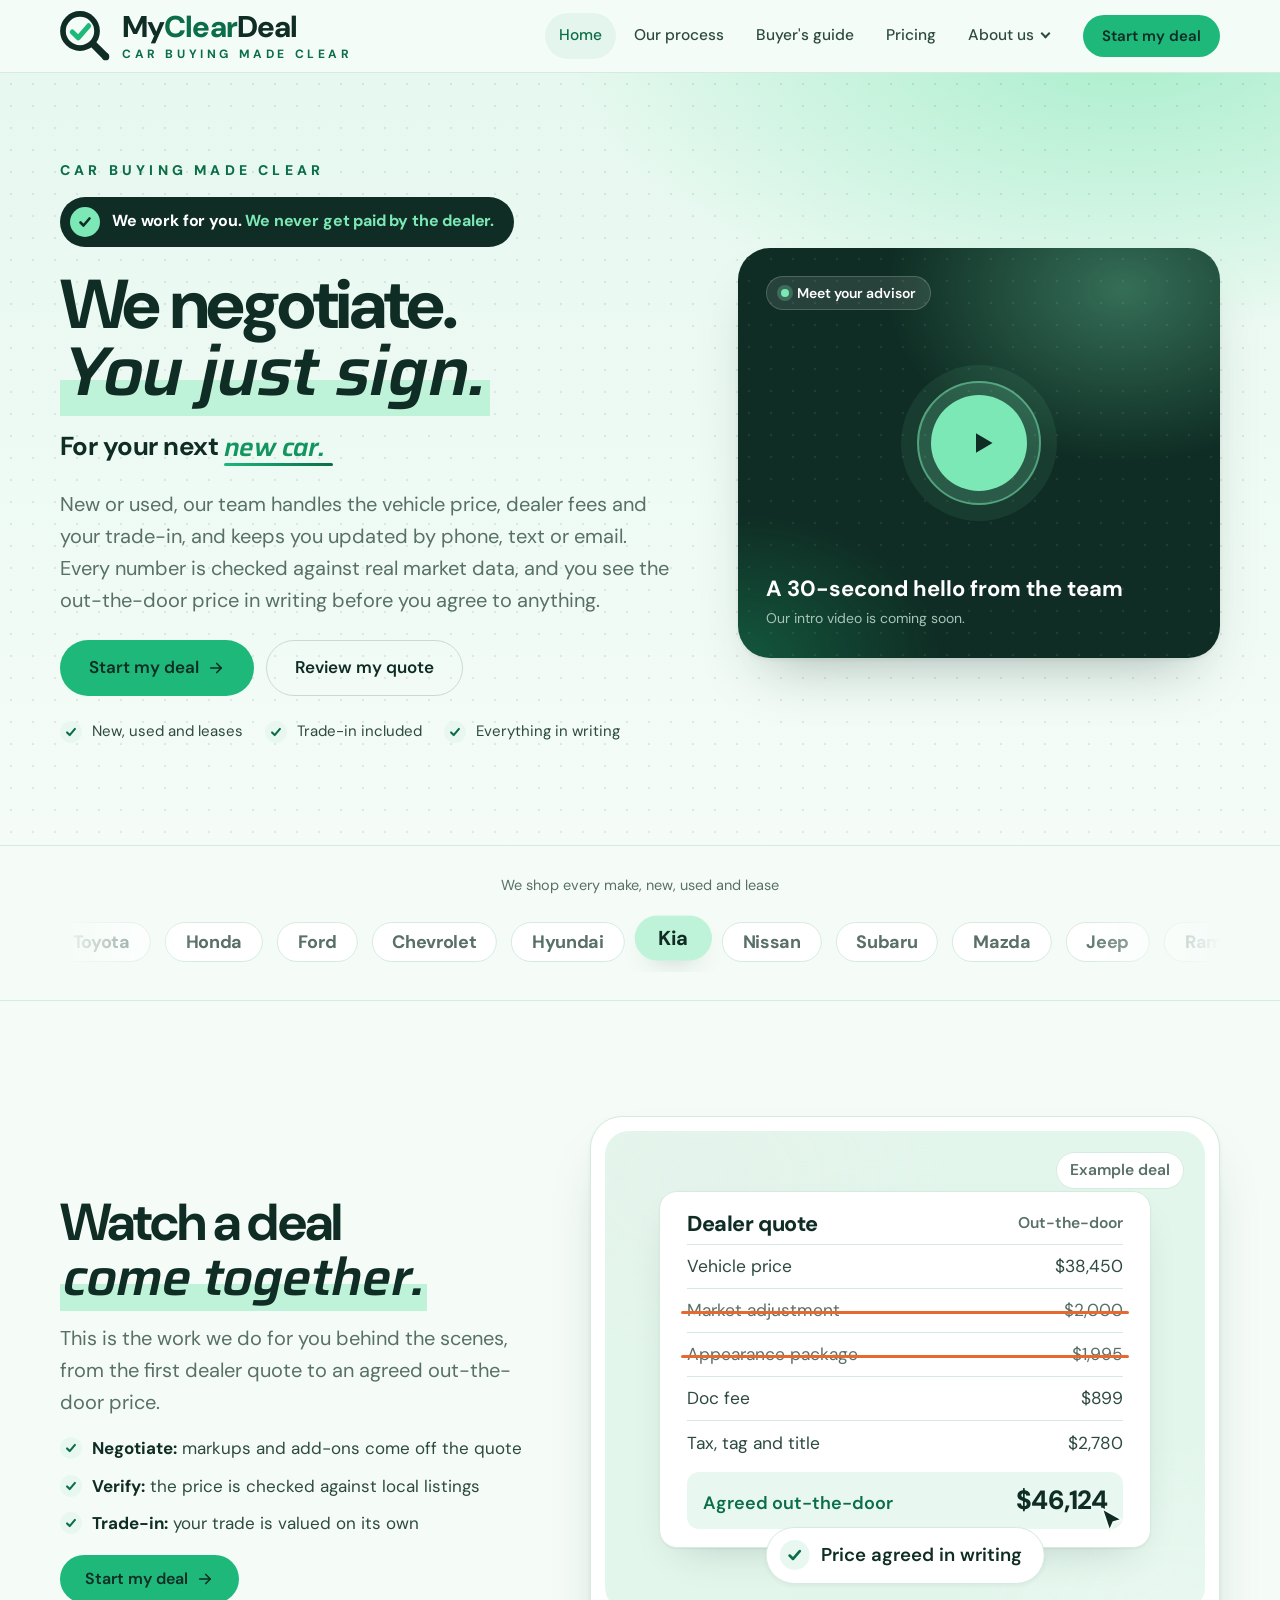
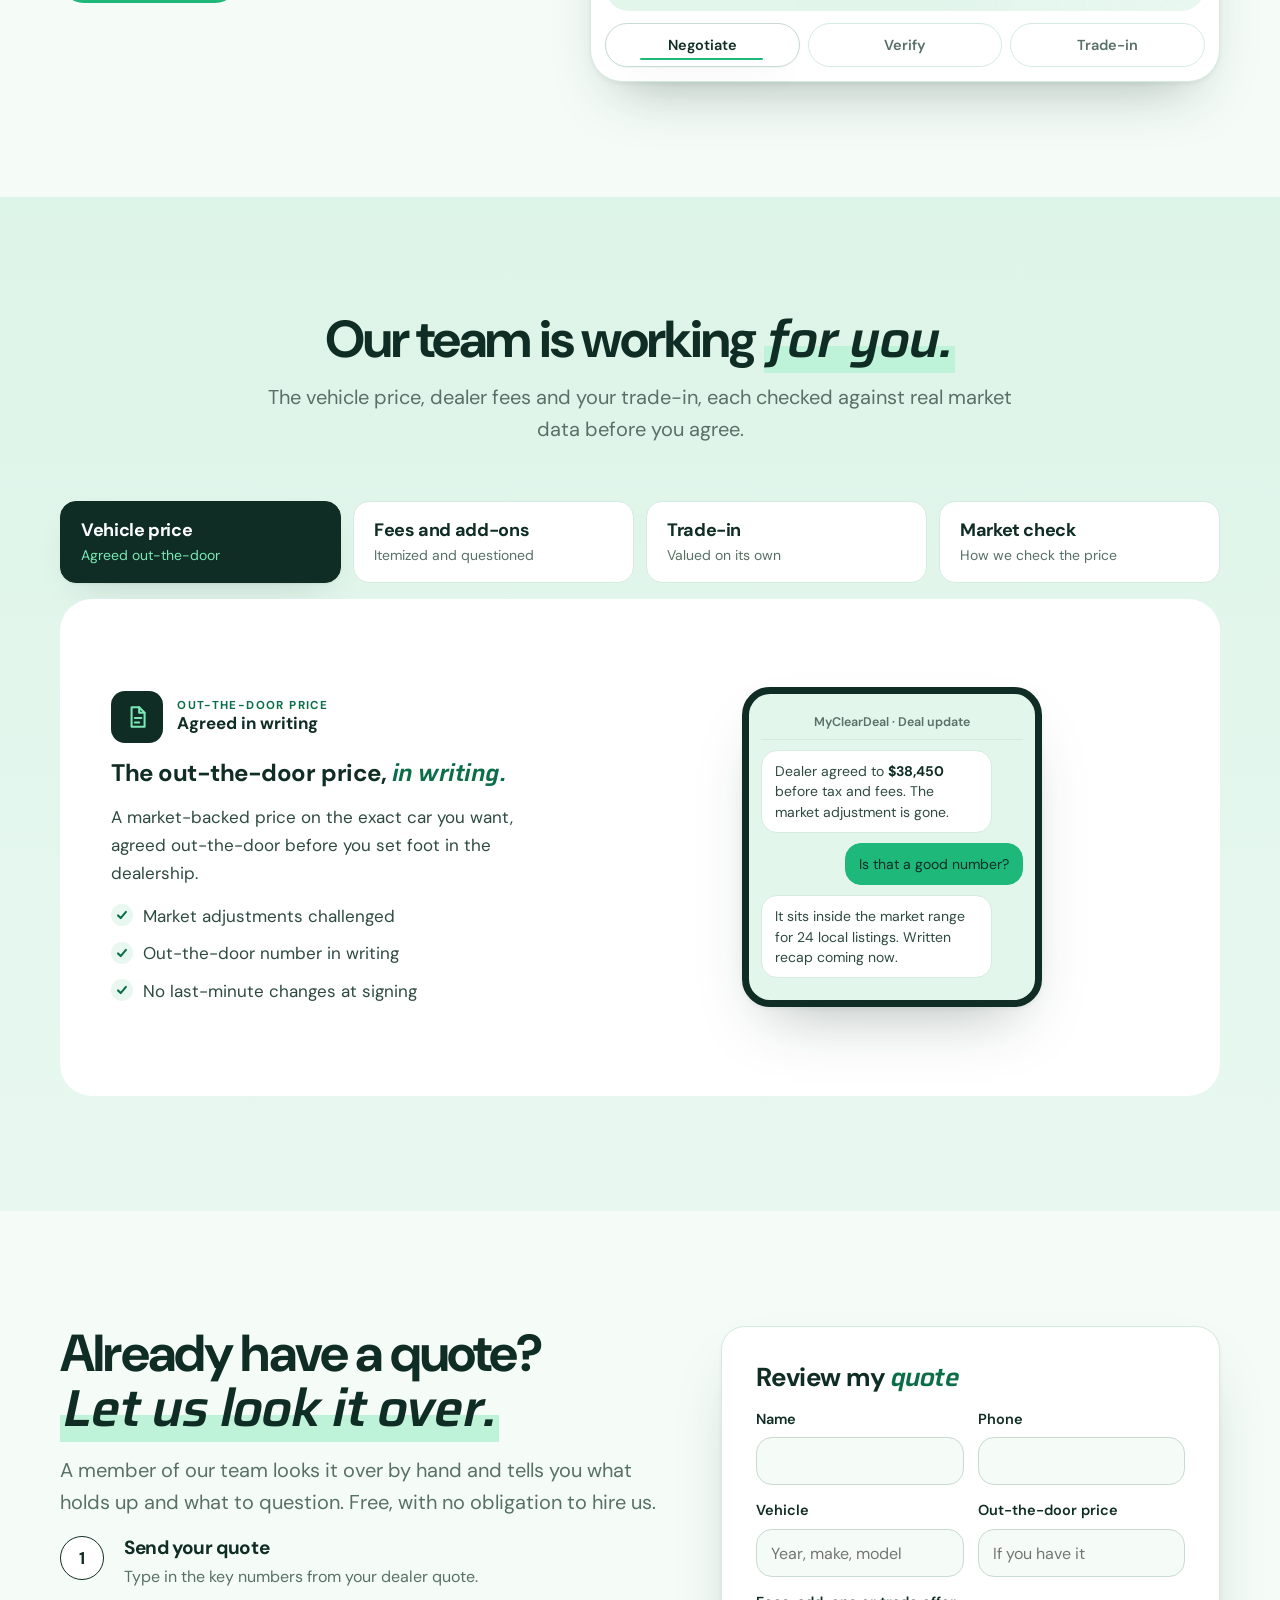
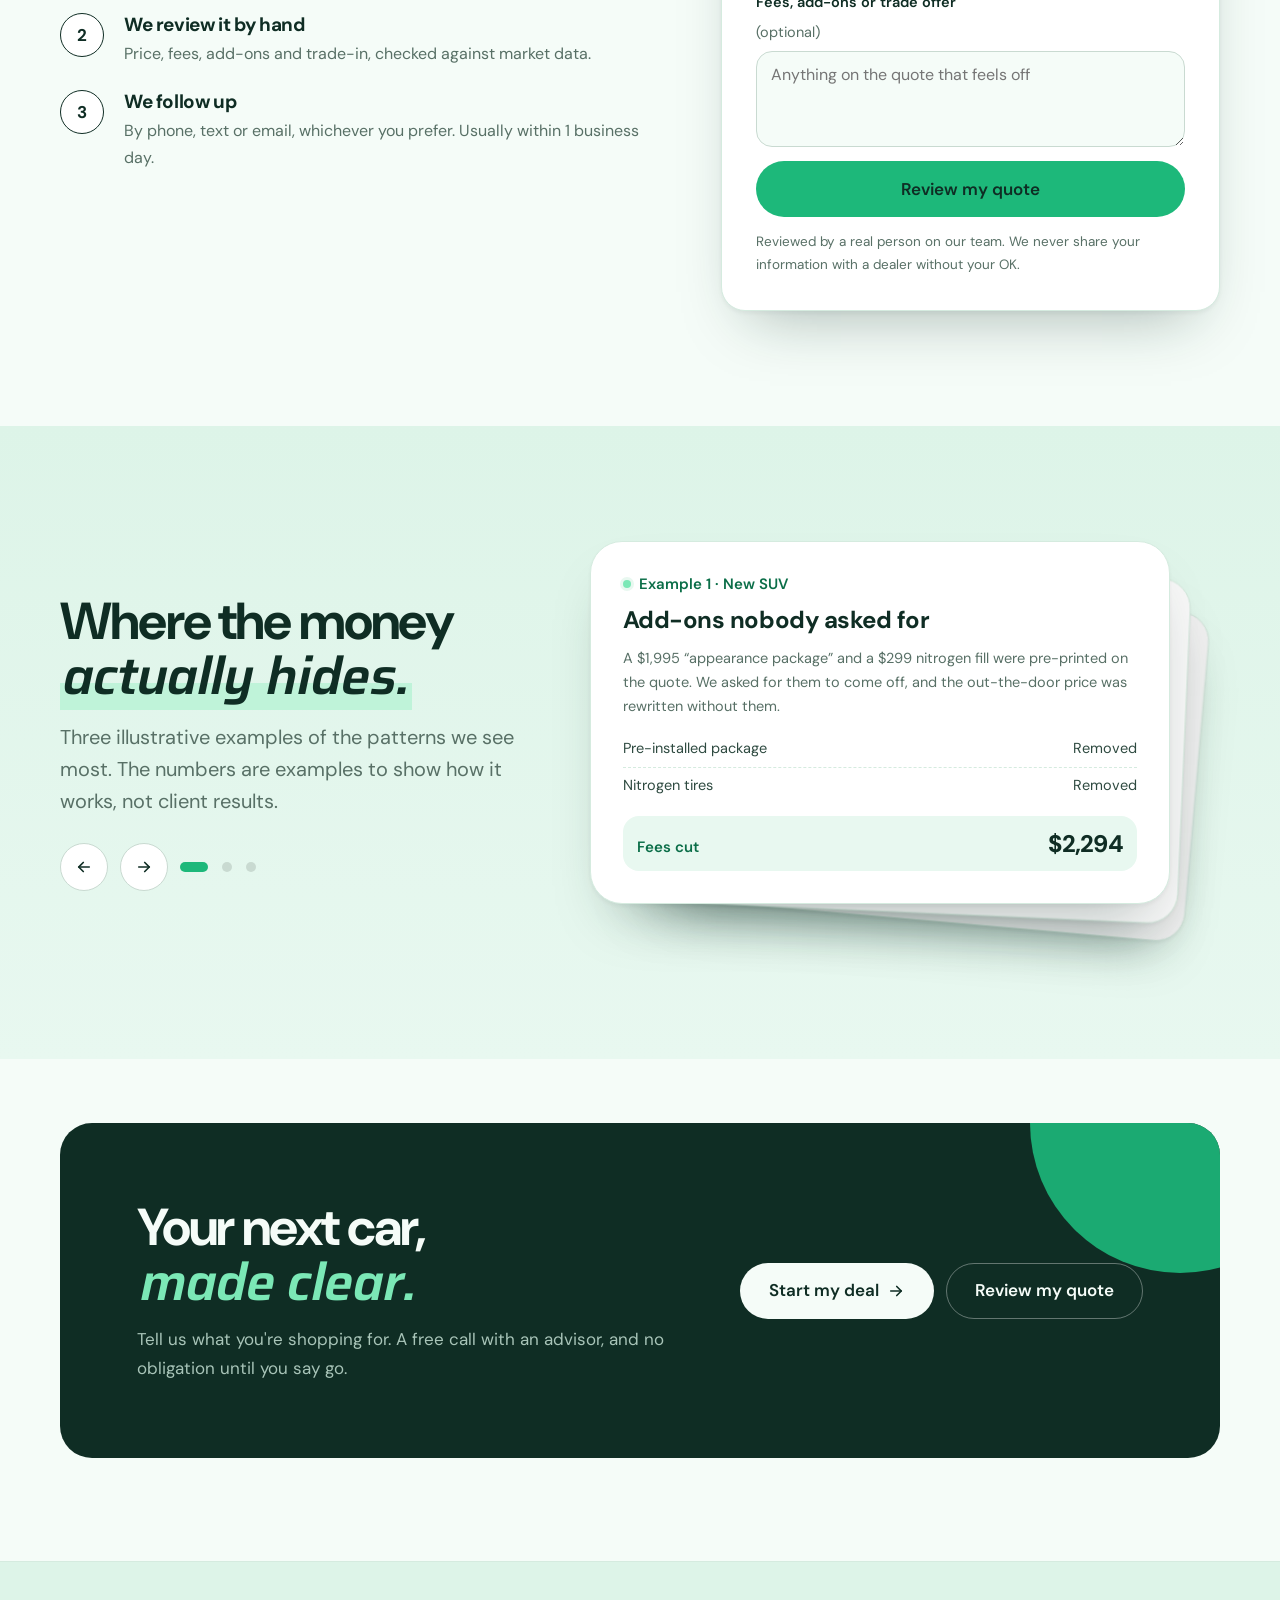
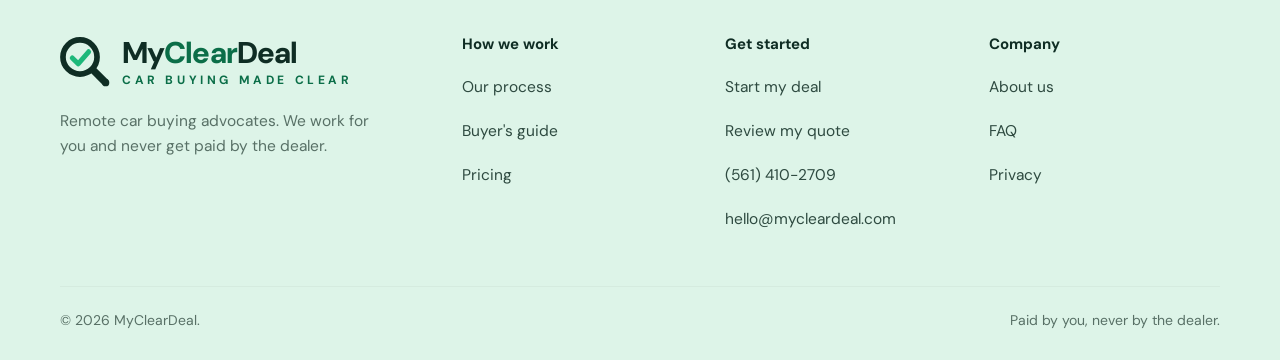
==== commit 8f48079a: "Show 'Car buying made clear' in the hero and page title; larger slogan under the logo Co-Authored-By" ====
--- a/index.html
+++ b/index.html
@@ -4,12 +4,12 @@
 <meta charset="utf-8">
 <meta name="viewport" content="width=device-width, initial-scale=1, viewport-fit=cover">
 <script>document.documentElement.className+=" js";try{if("scrollRestoration" in history)history.scrollRestoration="manual"}catch(e){}</script>
-<title>MyClearDeal</title>
+<title>MyClearDeal | Car Buying Made Clear</title>
 <meta name="description" content="MyClearDeal negotiates your car's price, fees and trade-in remotely. We work for you and never get paid by the dealer. Free quote review.">
 <meta name="theme-color" content="#FFFFFF">
 <link rel="canonical" href="https://mycleardeal.com/">
 <meta property="og:type" content="website">
-<meta property="og:title" content="MyClearDeal">
+<meta property="og:title" content="MyClearDeal | Car Buying Made Clear">
 <meta property="og:description" content="MyClearDeal negotiates your car's price, fees and trade-in remotely. We work for you and never get paid by the dealer. Free quote review.">
 <meta property="og:image" content="https://mycleardeal.com/assets/img/og-image.png">
 <meta name="twitter:card" content="summary_large_image">
@@ -33,6 +33,7 @@
 
 <section class="hero"><div class="wrap hero-grid">
 <div class="hero-copy">
+<p class="slogan">Car buying made clear</p>
 <p class="promise"><i aria-hidden="true"></i><span>We work for you. <b>We never get paid by the dealer.</b></span></p>
 <h1><span class="ln"><span class="ln-in">We negotiate.</span></span><span class="ln"><span class="ln-in"><em>You just sign.</em></span></span></h1>
 <p class="rot-line">For your next <span class="rotator" data-rotator><span>new car.</span><span>used car.</span><span>SUV.</span><span>truck.</span><span>lease.</span></span></p>
--- a/site.css
+++ b/site.css
@@ -962,5 +962,8 @@
 
 /* Brand lockup with slogan (Nov 2026) */
 .brand-name { display: flex; flex-direction: column; gap: 6px; line-height: 1; }
-.brand-name small { font: 700 10.5px/1 var(--body); letter-spacing: .32em; text-transform: uppercase; color: var(--blue-text); white-space: nowrap; }
-@media (max-width: 760px) { .brand-name { gap: 4px; } .brand-name small { font-size: 7.5px; letter-spacing: .24em; } }
+.brand-name small { font: 700 12px/1 var(--body); letter-spacing: .3em; text-transform: uppercase; color: var(--blue-text); white-space: nowrap; }
+@media (max-width: 760px) { .brand-name { gap: 4px; } .brand-name small { font-size: 8.5px; letter-spacing: .22em; } }
+
+.slogan { margin: 0 0 -4px; font: 800 14px/1 var(--body); letter-spacing: .3em; text-transform: uppercase; color: var(--blue-text); }
+@media (max-width: 760px) { .slogan { font-size: 12px; letter-spacing: .24em; } }
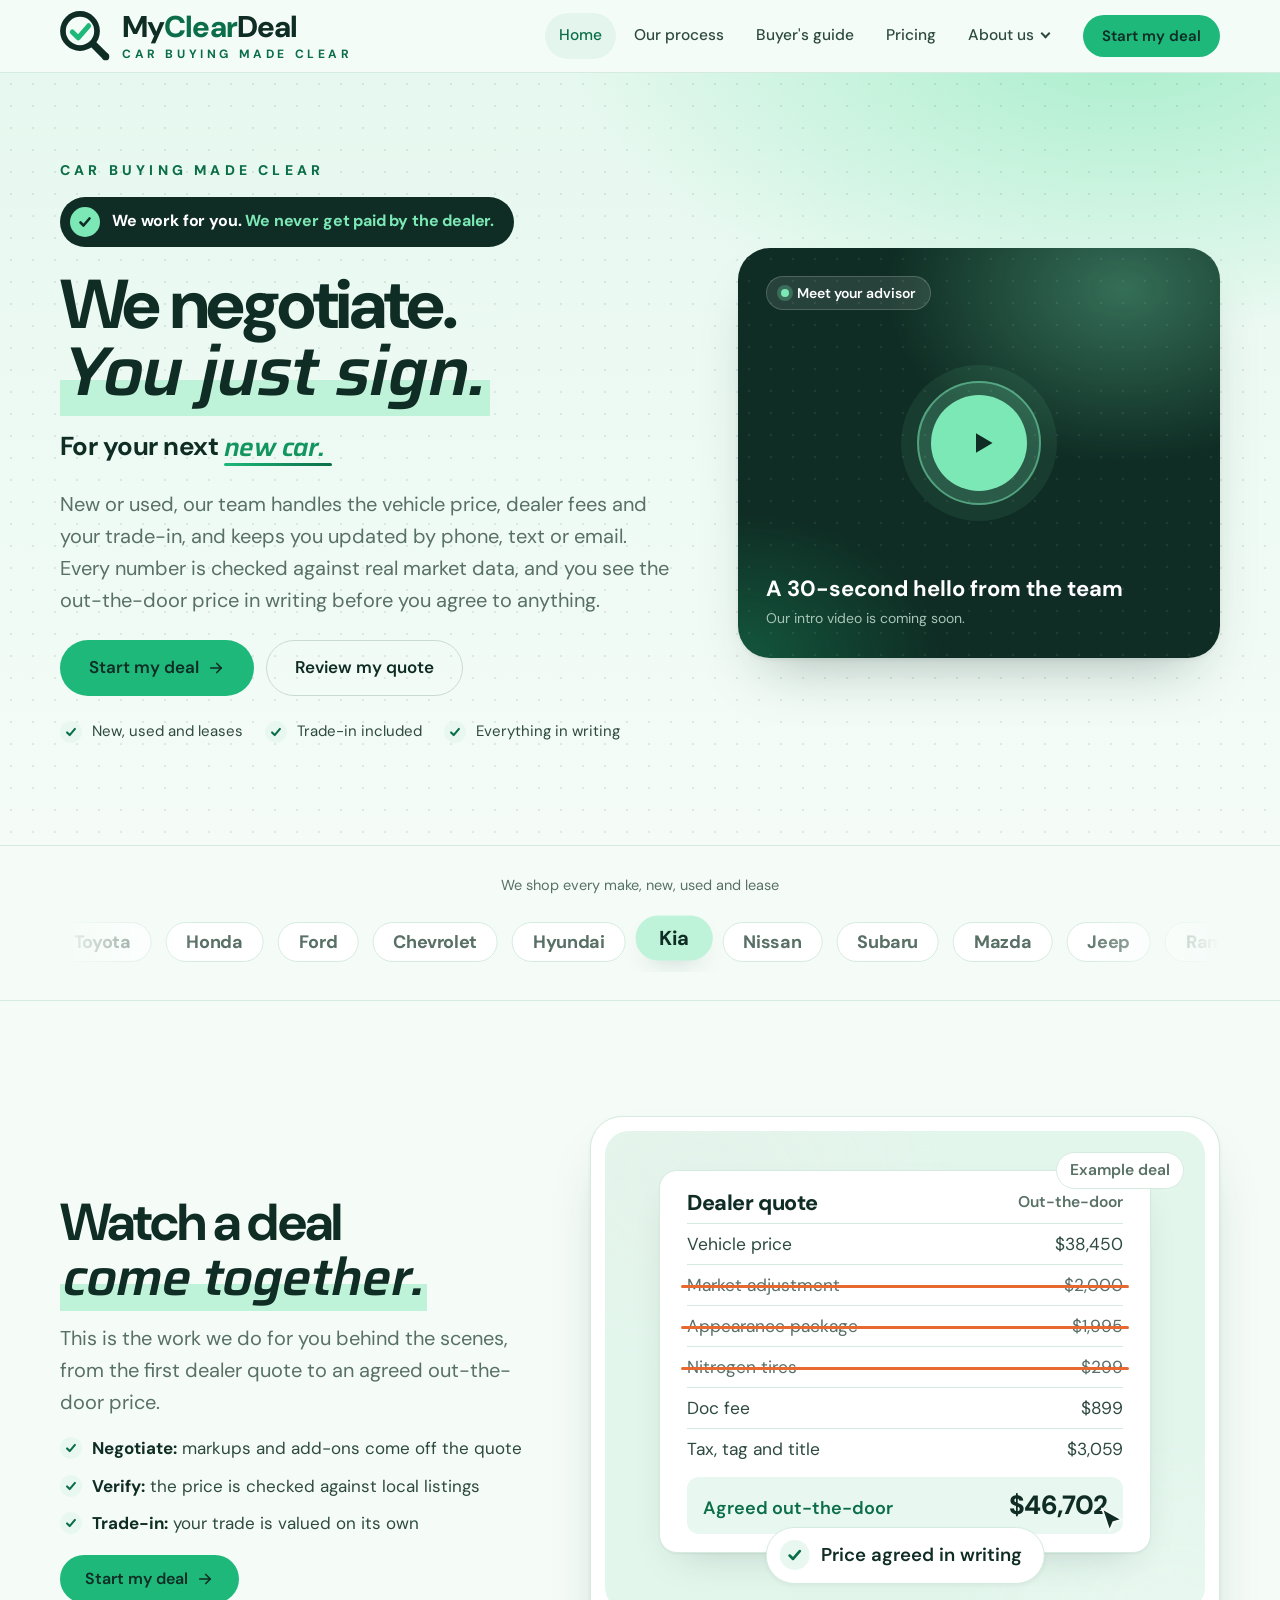
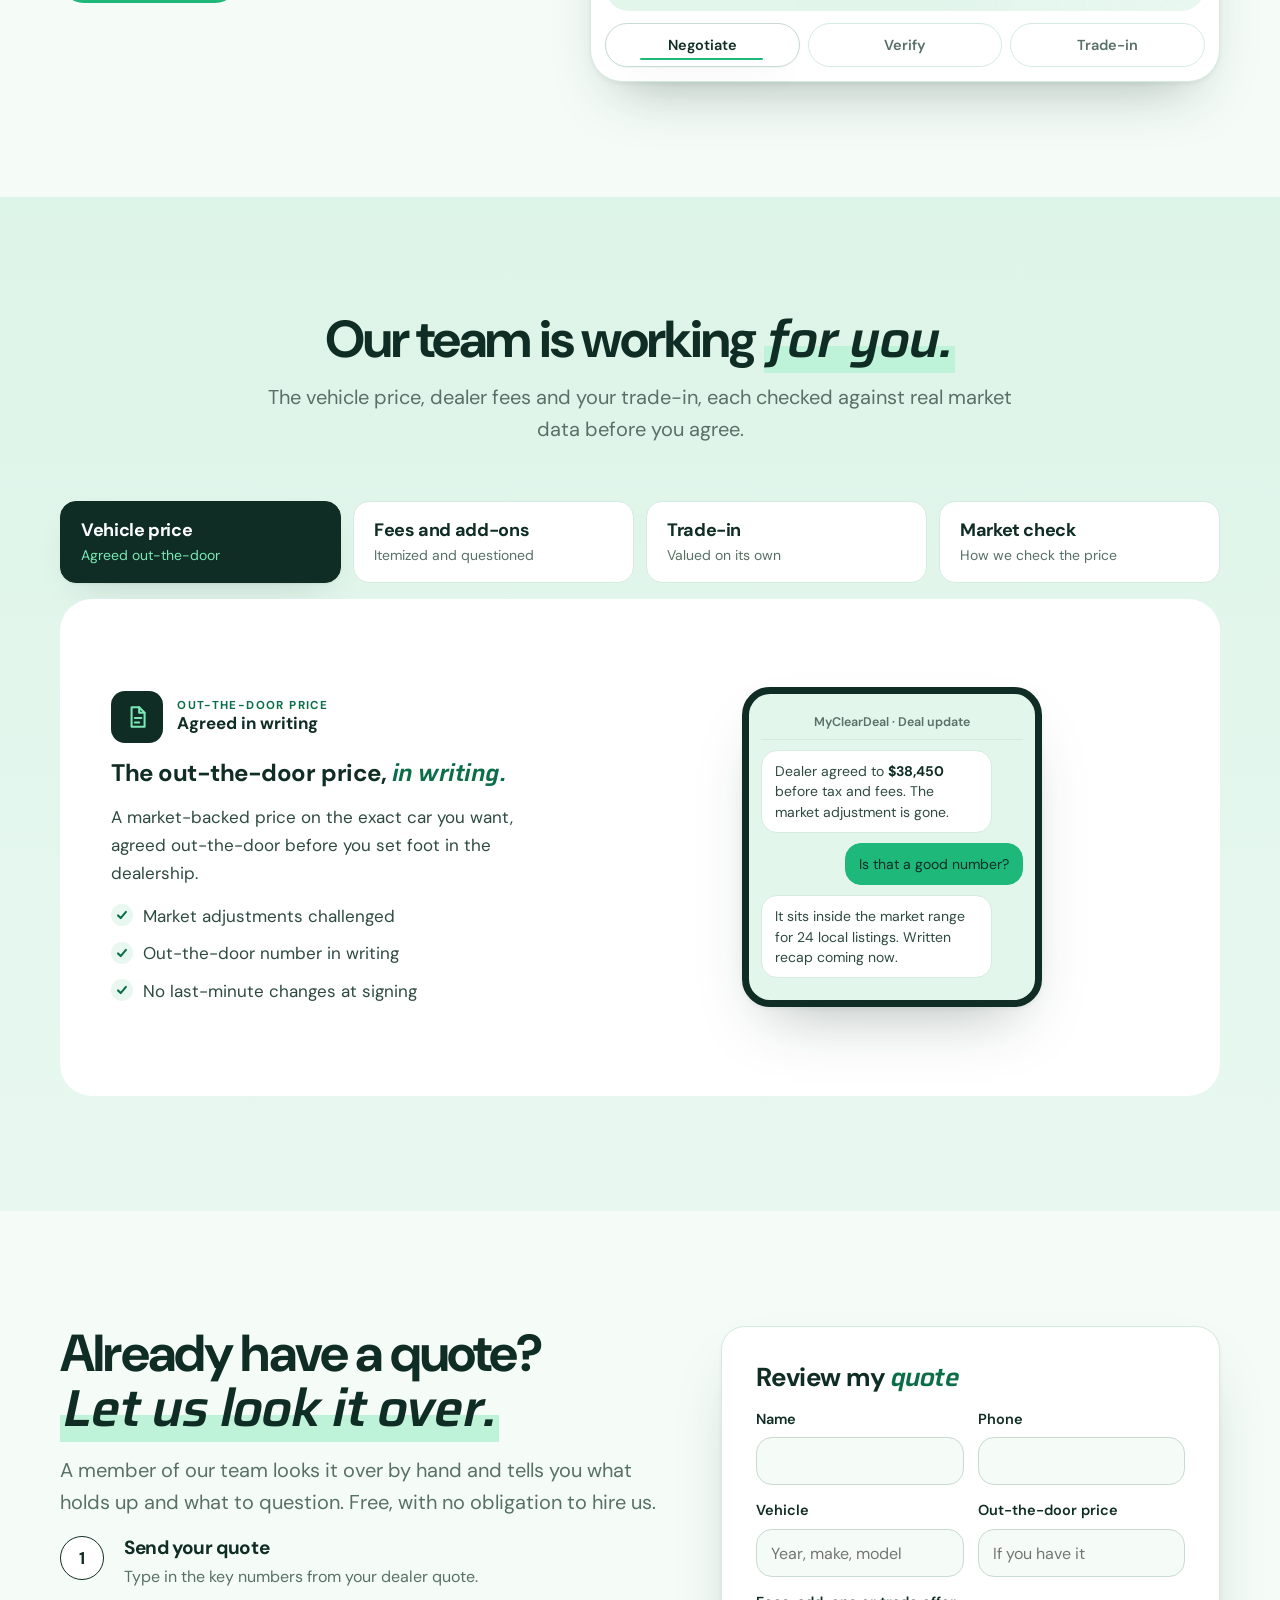
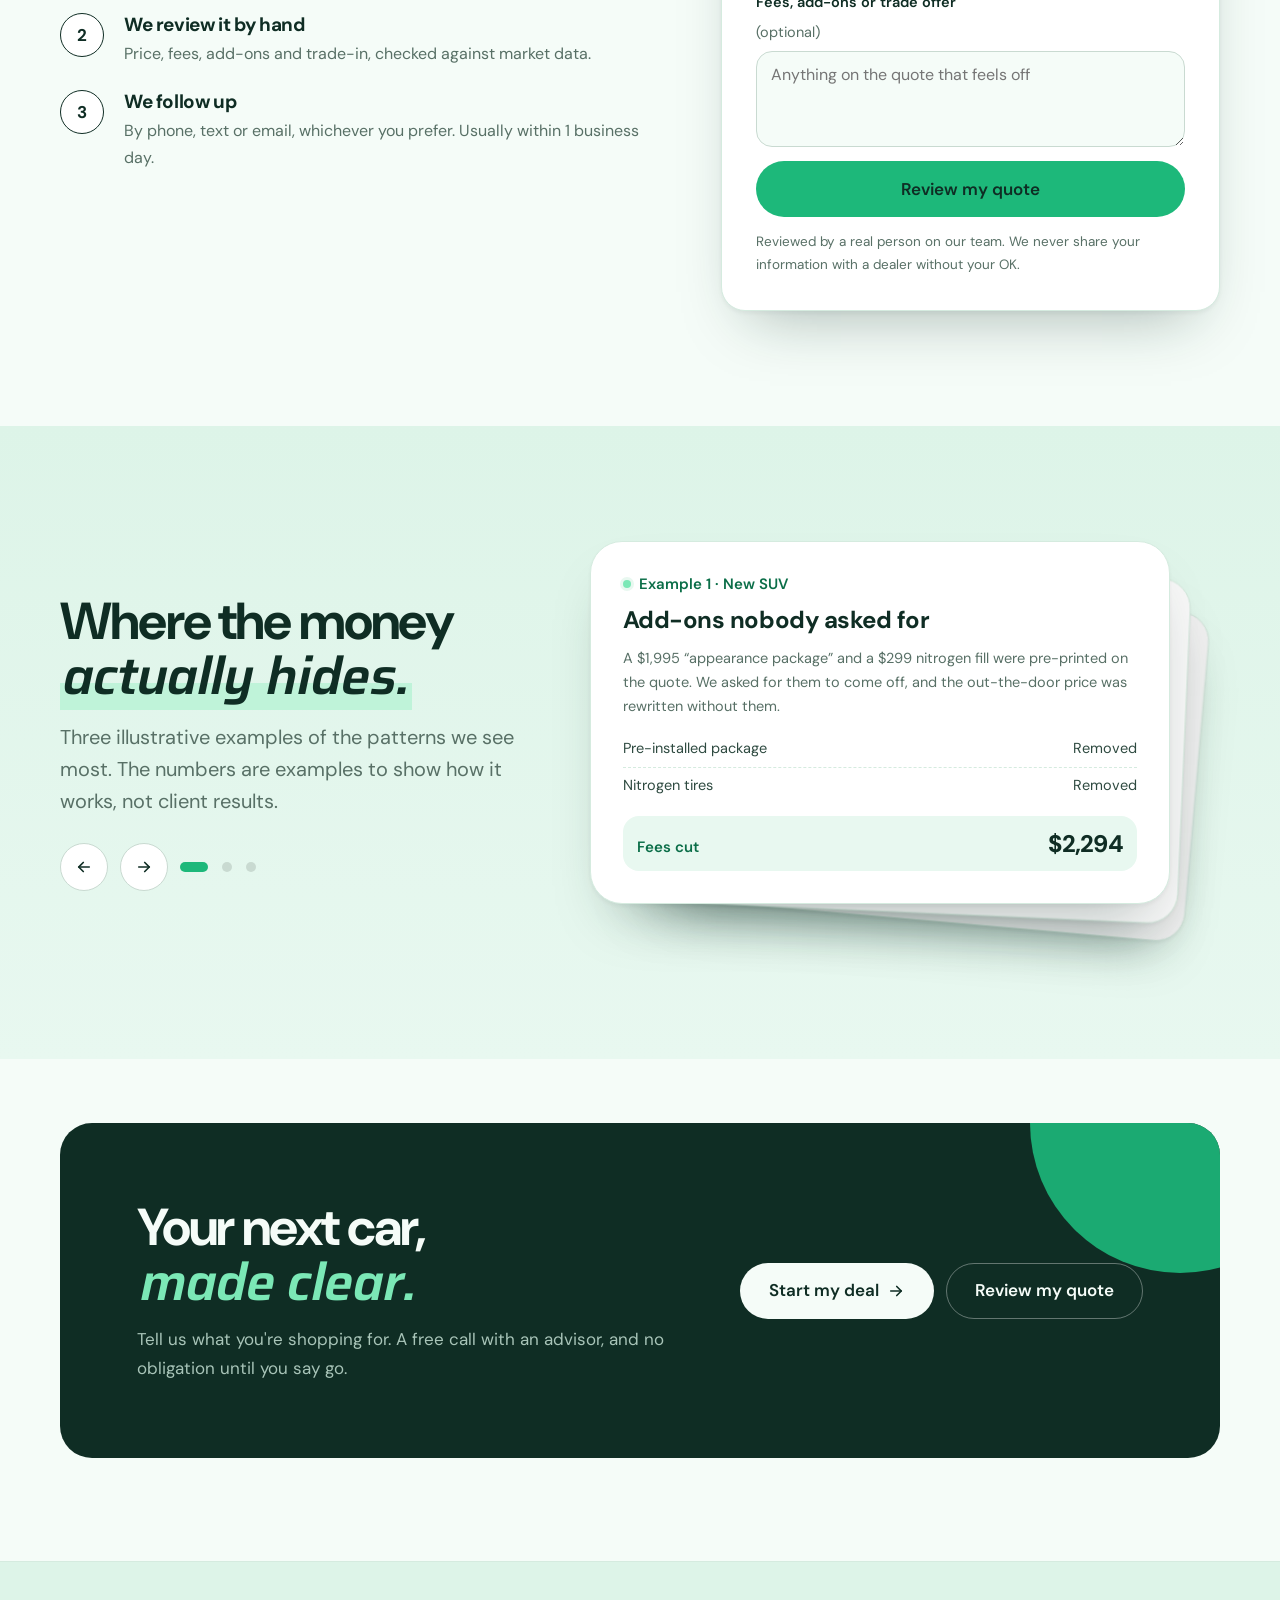
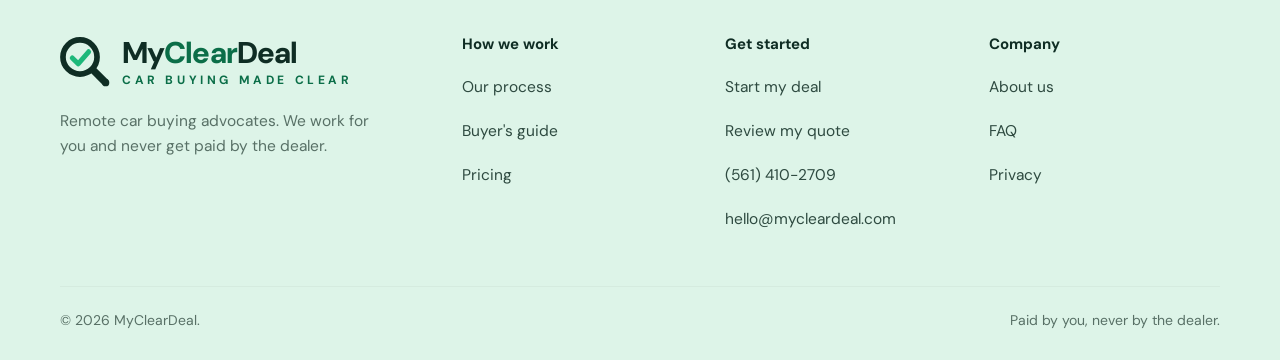
==== commit e01cc468: "Example deal numbers tie out: add the $299 nitrogen line, tax drops with the removed add-ons Co-Auth" ====
--- a/index.html
+++ b/index.html
@@ -75,9 +75,10 @@
 <div class="q-row" data-a="rise" style="--d:0.35s"><span>Vehicle price</span><span>$38,450</span></div>
 <div class="q-row cut" data-a="rise" style="--d:0.5s"><span>Market adjustment</span><span>$2,000</span><i class="x" data-a="wipe" style="--d:1.6s"></i></div>
 <div class="q-row cut" data-a="rise" style="--d:0.65s"><span>Appearance package</span><span>$1,995</span><i class="x" data-a="wipe" style="--d:1.9s"></i></div>
-<div class="q-row" data-a="rise" style="--d:0.8s"><span>Doc fee</span><span>$899</span></div>
-<div class="q-row" data-a="rise" style="--d:0.95s"><span>Tax, tag and title</span><span>$2,780</span></div>
-<div class="q-total" data-a="pop" style="--d:2.3s"><span>Agreed out-the-door</span><b data-mg-count="42129" data-from="46124" data-pre="$" data-delay="2.4">$42,129</b></div>
+<div class="q-row cut" data-a="rise" style="--d:0.8s"><span>Nitrogen tires</span><span>$299</span><i class="x" data-a="wipe" style="--d:2.1s"></i></div>
+<div class="q-row" data-a="rise" style="--d:0.95s"><span>Doc fee</span><span>$899</span></div>
+<div class="q-row" data-a="rise" style="--d:1.1s"><span>Tax, tag and title</span><span data-mg-count="2780" data-from="3059" data-pre="$" data-delay="2.4">$2,780</span></div>
+<div class="q-total" data-a="pop" style="--d:2.3s"><span>Agreed out-the-door</span><b data-mg-count="42129" data-from="46702" data-pre="$" data-delay="2.4">$42,129</b></div>
 </div>
 <svg class="cursor" data-a="glide" style="--d:3.2s" viewBox="0 0 24 24" aria-hidden="true"><path d="M4 2l16 9-7 2-3 7z" fill="var(--ink)" stroke="var(--bg)" stroke-width="1.5" stroke-linejoin="round"/></svg>
 <span class="ripple" data-a="ripple" style="--d:4.3s"></span>
--- a/site.css
+++ b/site.css
@@ -967,3 +967,8 @@
 
 .slogan { margin: 0 0 -4px; font: 800 14px/1 var(--body); letter-spacing: .3em; text-transform: uppercase; color: var(--blue-text); }
 @media (max-width: 760px) { .slogan { font-size: 12px; letter-spacing: .24em; } }
+
+/* Demo quote has 6 lines: tighten so the toast clears the total */
+.q-card { top: 6.5cqw; }
+.q-row { padding: .95cqw 0; }
+@media (max-width: 600px) { .q-card { top: 8cqw; } .q-row { padding: .8cqw 0; } }
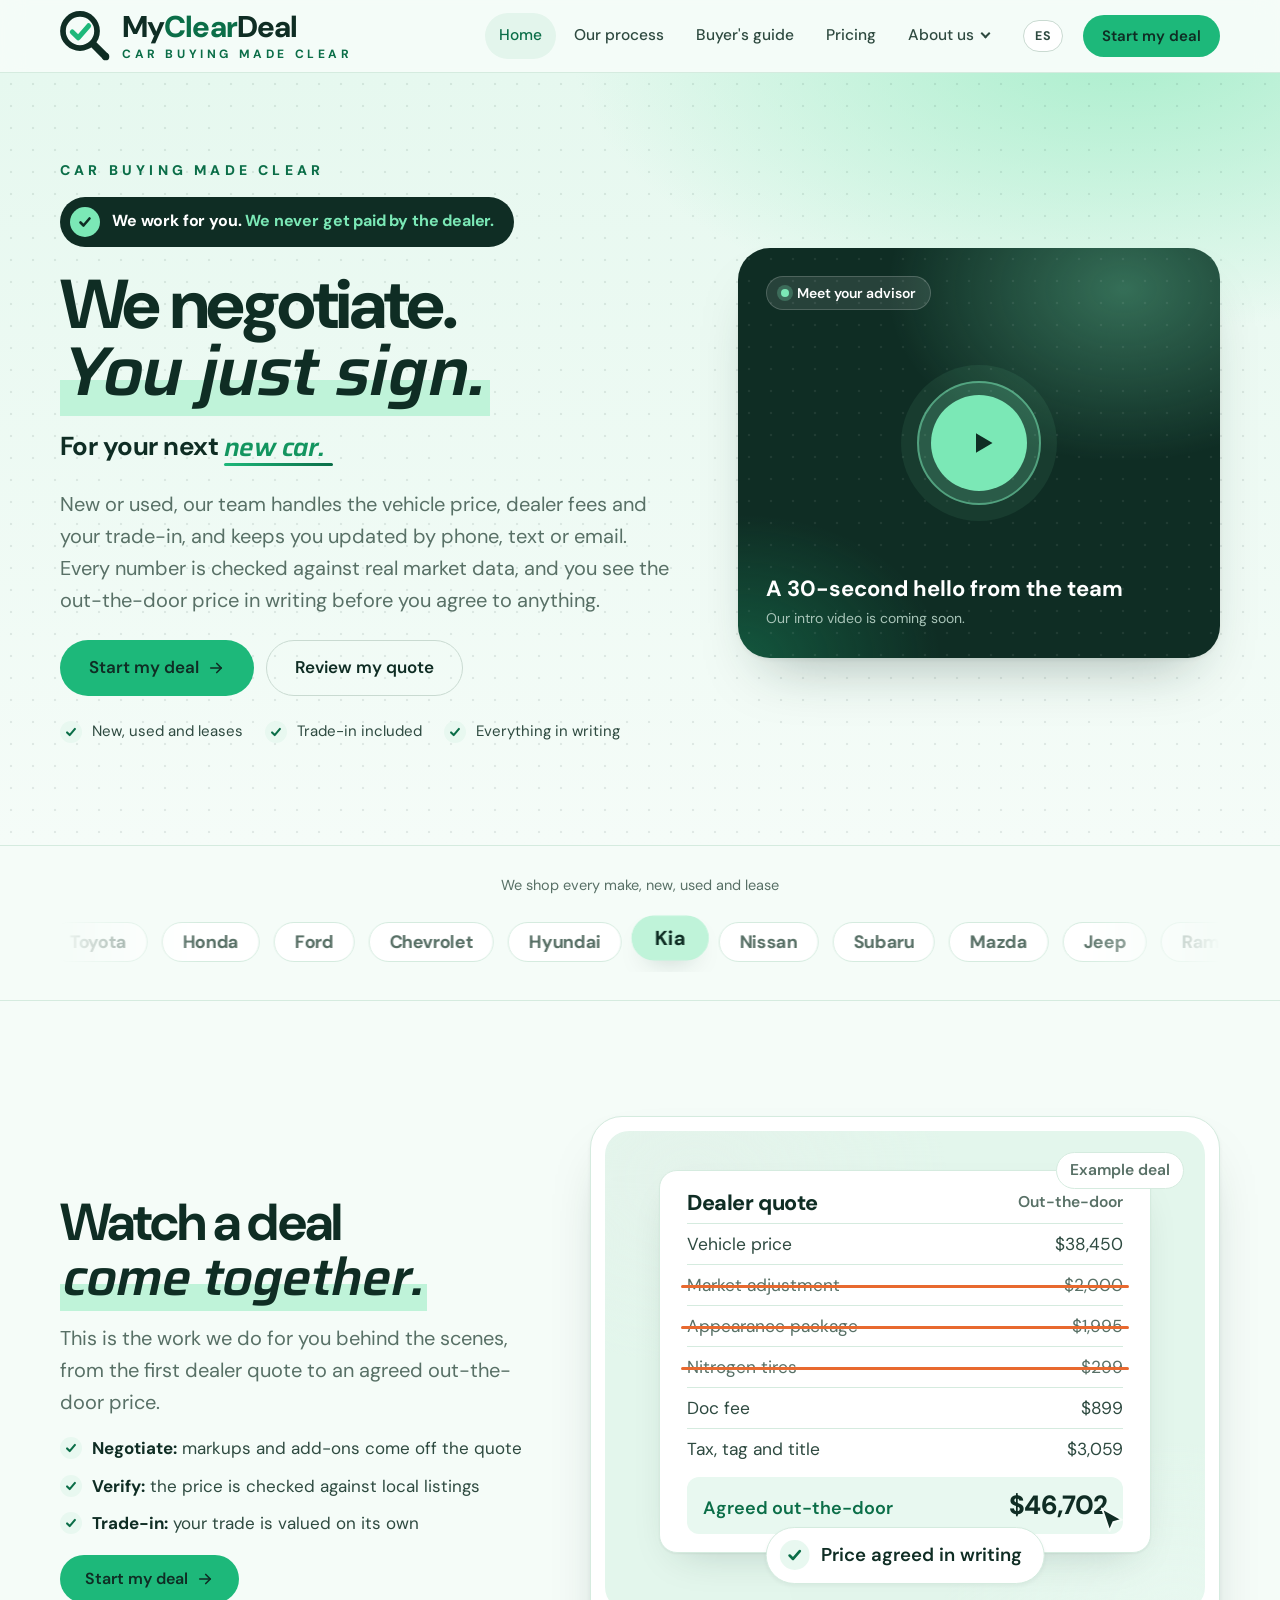
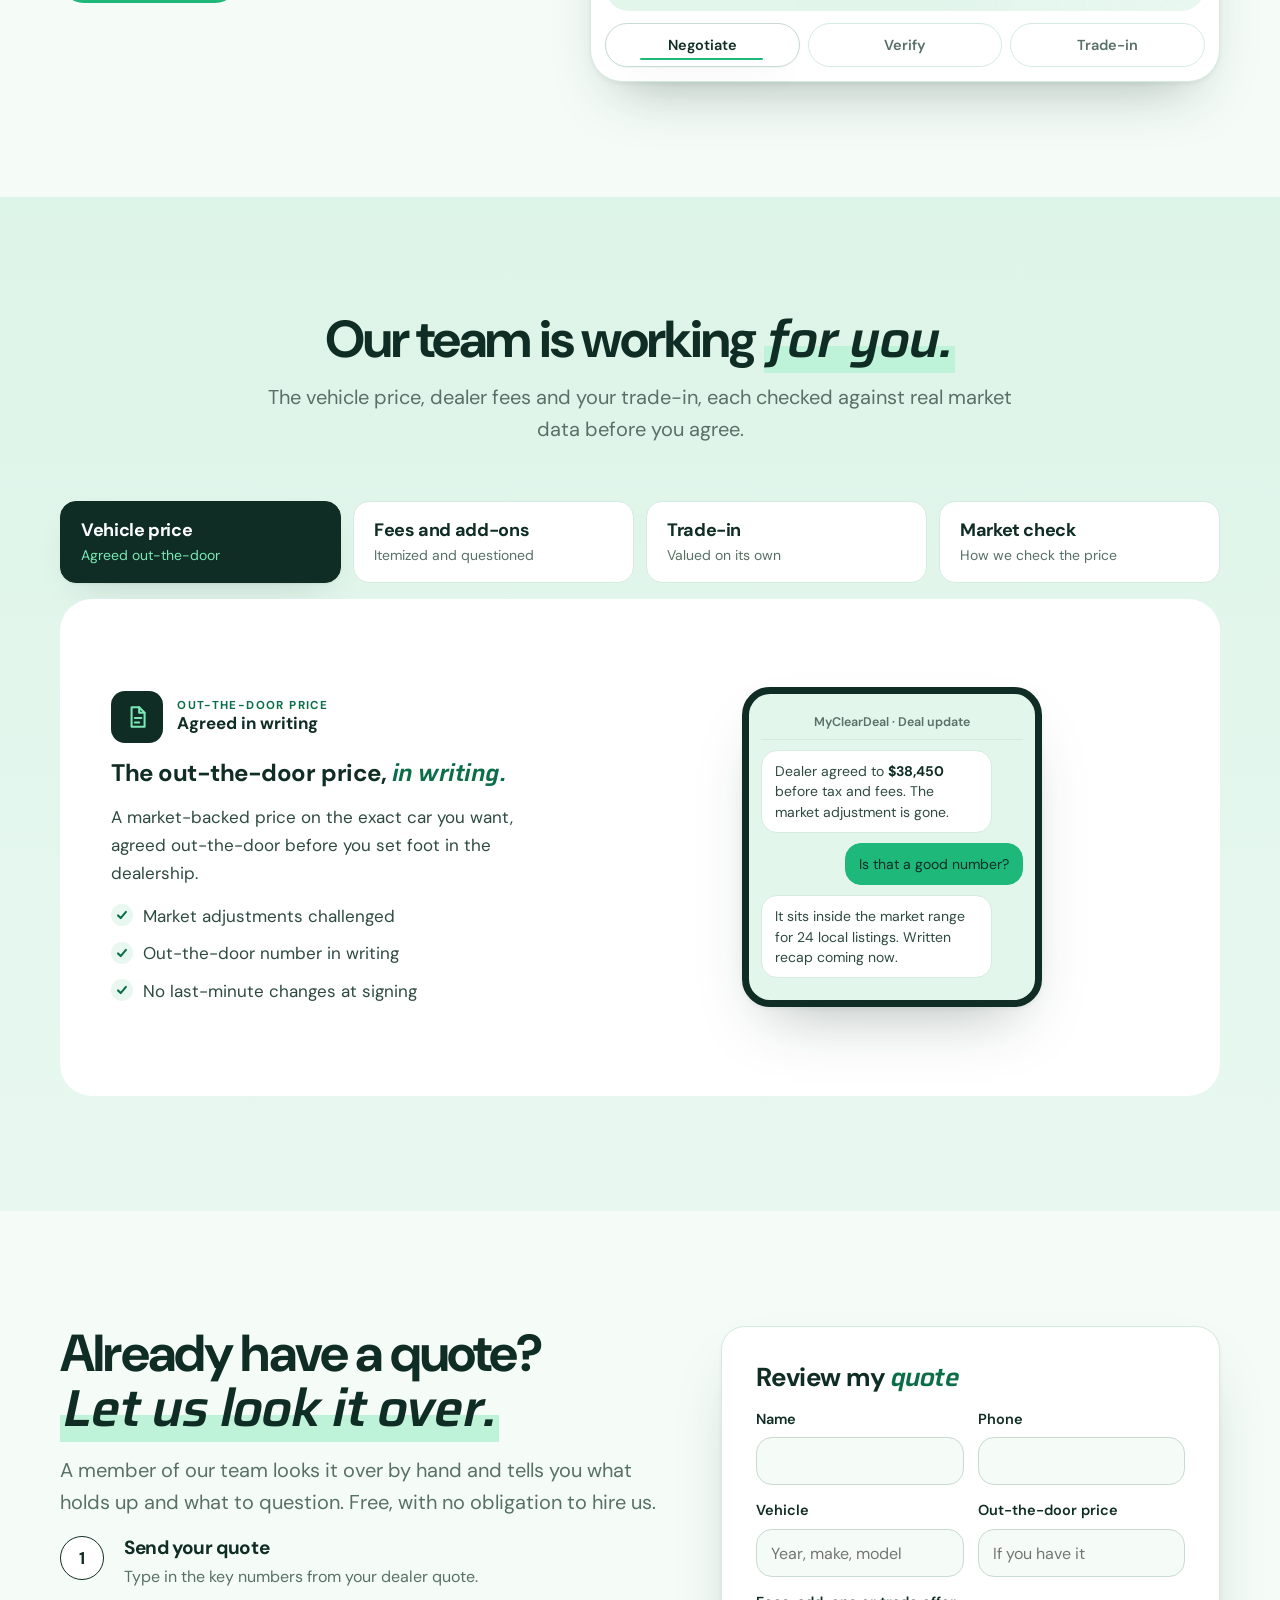
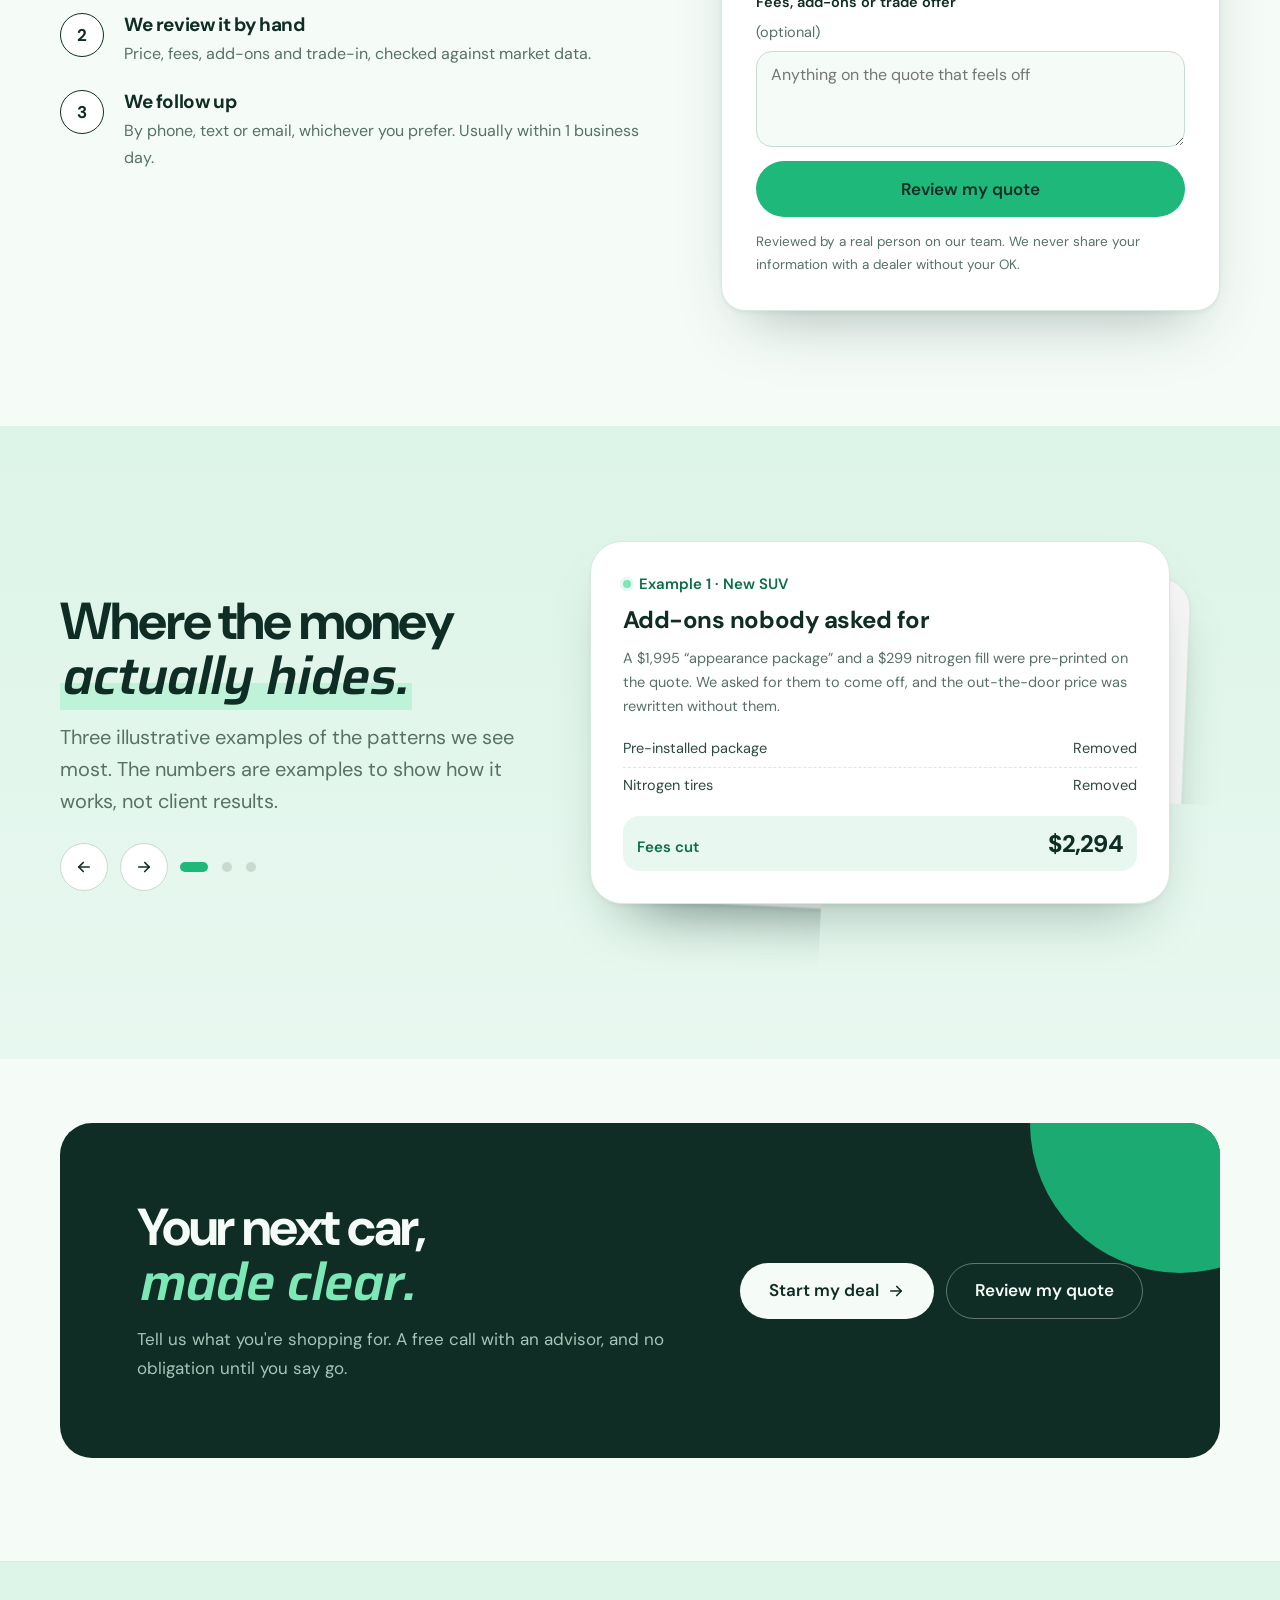
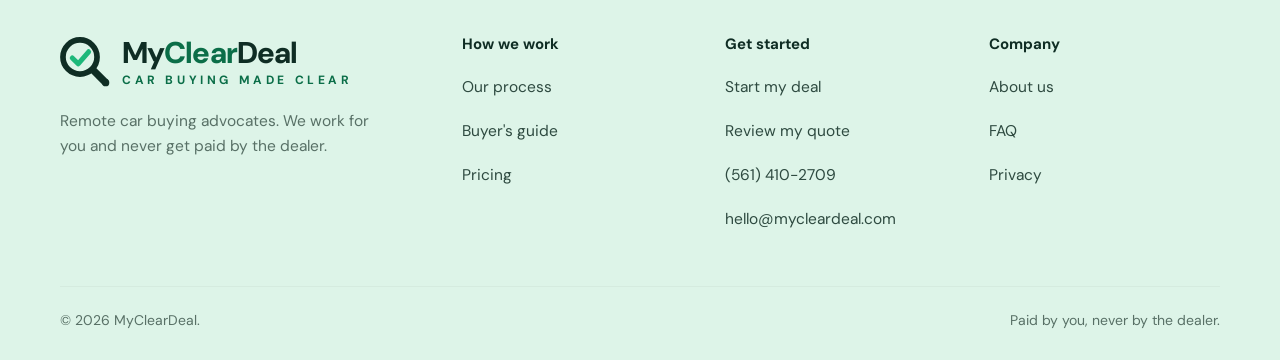
==== commit 1931f437: "Spanish toggle (ES/EN) with full Spanish text; header fits on small phones and tablets; fix 'Six thi" ====
--- a/index.html
+++ b/index.html
@@ -20,12 +20,14 @@
 <link rel="preconnect" href="https://fonts.gstatic.com" crossorigin>
 <link rel="stylesheet" href="https://fonts.googleapis.com/css2?family=DM+Sans:opsz,wght@9..40,400;9..40,500;9..40,600;9..40,700;9..40,800&family=Saira:ital,wght@1,500;1,600;1,700&display=swap">
 <link rel="stylesheet" href="site.css">
+<script src="assets/i18n.js"></script>
 </head>
 <body>
 <a class="skip" href="#main">Skip to content</a>
 <header class="header"><div class="wrap">
-<a class="brand" href="/" aria-label="MyClearDeal home"><svg aria-hidden="true" viewBox="70 61 220 220"><circle cx="158" cy="149" r="75" fill="none" stroke="currentColor" stroke-width="25"/><path d="M211 202L271 262" stroke="currentColor" stroke-width="32"/><circle cx="271" cy="262" r="16" fill="currentColor"/><path d="M124 153L150 179L196 126" fill="none" stroke="var(--blue)" stroke-width="22" stroke-linecap="round" stroke-linejoin="round"/></svg><span class="brand-name"><span>My<b>Clear</b>Deal</span><small>Car buying made clear</small></span></a>
+<a class="brand" href="/" aria-label="MyClearDeal home"><svg aria-hidden="true" viewBox="70 61 220 220"><circle cx="158" cy="149" r="75" fill="none" stroke="currentColor" stroke-width="25"/><path d="M211 202L271 262" stroke="currentColor" stroke-width="32"/><circle cx="271" cy="262" r="16" fill="currentColor"/><path d="M124 153L150 179L196 126" fill="none" stroke="var(--blue)" stroke-width="22" stroke-linecap="round" stroke-linejoin="round"/></svg><span class="brand-name"><span>My<b>Clear</b>Deal</span><small data-no-i18n>Car buying made clear</small></span></a>
 <ul class="nav" id="nav"><li><a href="/" aria-current="page">Home</a></li><li><a href="/how-it-works">Our process</a></li><li><a href="/guide">Buyer's guide</a></li><li><a href="/pricing">Pricing</a></li><li class="has-sub"><a href="/about">About us</a><ul class="sub"><li><a href="/about#story">Our story</a></li><li><a href="/about#faq">FAQ</a></li></ul></li></ul>
+<button class="lang-btn" type="button" data-lang-toggle lang="es" aria-label="Ver esta página en español">ES</button>
 <a class="btn btn-primary btn-sm" href="/start">Start my deal</a>
 <button class="menu-btn" type="button" aria-controls="nav" aria-expanded="false">Menu</button>
 </div></header>
@@ -188,7 +190,7 @@
 </main>
 <footer class="footer"><div class="wrap">
 <div class="foot-grid">
-<div class="foot-brand"><a class="brand" href="/" aria-label="MyClearDeal home"><svg aria-hidden="true" viewBox="70 61 220 220"><circle cx="158" cy="149" r="75" fill="none" stroke="currentColor" stroke-width="25"/><path d="M211 202L271 262" stroke="currentColor" stroke-width="32"/><circle cx="271" cy="262" r="16" fill="currentColor"/><path d="M124 153L150 179L196 126" fill="none" stroke="var(--blue)" stroke-width="22" stroke-linecap="round" stroke-linejoin="round"/></svg><span class="brand-name"><span>My<b>Clear</b>Deal</span><small>Car buying made clear</small></span></a><p>Remote car buying advocates. We work for you and never get paid by the dealer.</p></div>
+<div class="foot-brand"><a class="brand" href="/" aria-label="MyClearDeal home"><svg aria-hidden="true" viewBox="70 61 220 220"><circle cx="158" cy="149" r="75" fill="none" stroke="currentColor" stroke-width="25"/><path d="M211 202L271 262" stroke="currentColor" stroke-width="32"/><circle cx="271" cy="262" r="16" fill="currentColor"/><path d="M124 153L150 179L196 126" fill="none" stroke="var(--blue)" stroke-width="22" stroke-linecap="round" stroke-linejoin="round"/></svg><span class="brand-name"><span>My<b>Clear</b>Deal</span><small data-no-i18n>Car buying made clear</small></span></a><p>Remote car buying advocates. We work for you and never get paid by the dealer.</p></div>
 <div><h4>How we work</h4><ul><li><a href="/how-it-works">Our process</a></li><li><a href="/guide">Buyer's guide</a></li><li><a href="/pricing">Pricing</a></li></ul></div>
 <div><h4>Get started</h4><ul><li><a href="/start">Start my deal</a></li><li><a href="/#review">Review my quote</a></li><li><a href="tel:+15614102709">(561) 410-2709</a></li><li data-email-item hidden><a href="#" data-email></a></li></ul></div>
 <div><h4>Company</h4><ul><li><a href="/about">About us</a></li><li><a href="/about#faq">FAQ</a></li><li><a href="/privacy">Privacy</a></li></ul></div>
--- a/site.css
+++ b/site.css
@@ -513,13 +513,15 @@
   .steps.cols { grid-template-columns: 1fr 1fr; }
   .deck-wrap { grid-template-columns: 1fr; }
 }
-@media (max-width: 900px) {
+@media (max-width: 1120px) {
   .menu-btn { display: inline-flex; align-items: center; }
   .header .btn-primary { display: none; }
   .nav { display: none; position: absolute; left: 0; right: 0; top: 100%; flex-direction: column; align-items: stretch; gap: 2px; background: var(--bg); border-bottom: 1px solid var(--line); box-shadow: var(--shadow); padding: 10px max(20px, env(safe-area-inset-right)) 16px max(20px, env(safe-area-inset-left)); }
   .nav.open { display: flex; }
   .nav a { min-height: 48px; display: flex; align-items: center; font-size: 17px; }
   .header .wrap { position: relative; }
+}
+@media (max-width: 900px) {
   .demo { grid-template-columns: 1fr; }
   .split { grid-template-columns: 1fr; }
   .grid2 { grid-template-columns: 1fr; }
@@ -657,7 +659,7 @@
 .nav .sub { list-style: none; margin: 0; padding: 8px; position: absolute; top: 100%; left: 0; min-width: 190px; background: var(--card); border: 1px solid var(--line); border-radius: var(--r-md); box-shadow: var(--shadow-lg); display: grid; gap: 2px; opacity: 0; visibility: hidden; transform: translateY(6px); transition: opacity .15s var(--ease), transform .15s var(--ease), visibility .15s; z-index: 60; }
 .nav .has-sub:hover .sub, .nav .has-sub:focus-within .sub { opacity: 1; visibility: visible; transform: none; }
 .nav .sub a { border-radius: 10px; }
-@media (max-width: 900px) {
+@media (max-width: 1120px) {
   .nav .sub { position: static; opacity: 1; visibility: visible; transform: none; box-shadow: none; border: 0; padding: 0 0 0 16px; min-width: 0; background: transparent; }
   .nav .has-sub > a::after { display: none; }
 }
@@ -963,7 +965,7 @@
 /* Brand lockup with slogan (Nov 2026) */
 .brand-name { display: flex; flex-direction: column; gap: 6px; line-height: 1; }
 .brand-name small { font: 700 12px/1 var(--body); letter-spacing: .3em; text-transform: uppercase; color: var(--blue-text); white-space: nowrap; }
-@media (max-width: 760px) { .brand-name { gap: 4px; } .brand-name small { font-size: 8.5px; letter-spacing: .22em; } }
+@media (max-width: 760px) { .brand-name { gap: 4px; } .brand-name small { font-size: 9.5px; letter-spacing: .16em; } }
 
 .slogan { margin: 0 0 -4px; font: 800 14px/1 var(--body); letter-spacing: .3em; text-transform: uppercase; color: var(--blue-text); }
 @media (max-width: 760px) { .slogan { font-size: 12px; letter-spacing: .24em; } }
@@ -972,3 +974,23 @@
 .q-card { top: 6.5cqw; }
 .q-row { padding: .95cqw 0; }
 @media (max-width: 600px) { .q-card { top: 8cqw; } .q-row { padding: .8cqw 0; } }
+
+/* Language toggle (EN / ES) */
+html.i18n-wait body { visibility: hidden; }
+.lang-btn { flex: none; min-width: 40px; height: 32px; padding: 0 9px; border-radius: 999px; border: 1.5px solid var(--line-2); background: var(--card); color: var(--ink-2); font: 700 12.5px/1 var(--body); letter-spacing: .06em; cursor: pointer; transition: border-color .15s var(--ease), color .15s var(--ease), background .15s var(--ease); }
+.lang-btn:hover { border-color: var(--blue); color: var(--blue-text); background: var(--blue-soft); }
+.lang-btn:focus-visible { outline: 3px solid var(--blue); outline-offset: 2px; }
+/* bigger invisible hit area for touch without taking more room */
+.lang-btn { position: relative; }
+.lang-btn::after { content: ""; position: absolute; inset: -6px -4px; }
+@media (max-width: 1120px) { .header .wrap { gap: 10px; } }
+.nav a { white-space: nowrap; }
+/* Small phones: keep logo, language button and Menu on one row */
+@media (max-width: 420px) {
+  .header .wrap { gap: 8px; }
+  .brand { gap: 8px; }
+  .brand svg { width: 38px; height: 38px; }
+  .menu-btn { padding: 0 13px; font-size: 14px; }
+  .lang-btn { min-width: 36px; padding: 0 7px; }
+}
+@media (max-width: 359px) { .brand-name small { font-size: 8.5px; letter-spacing: .1em; } .brand { font-size: 18px; } }
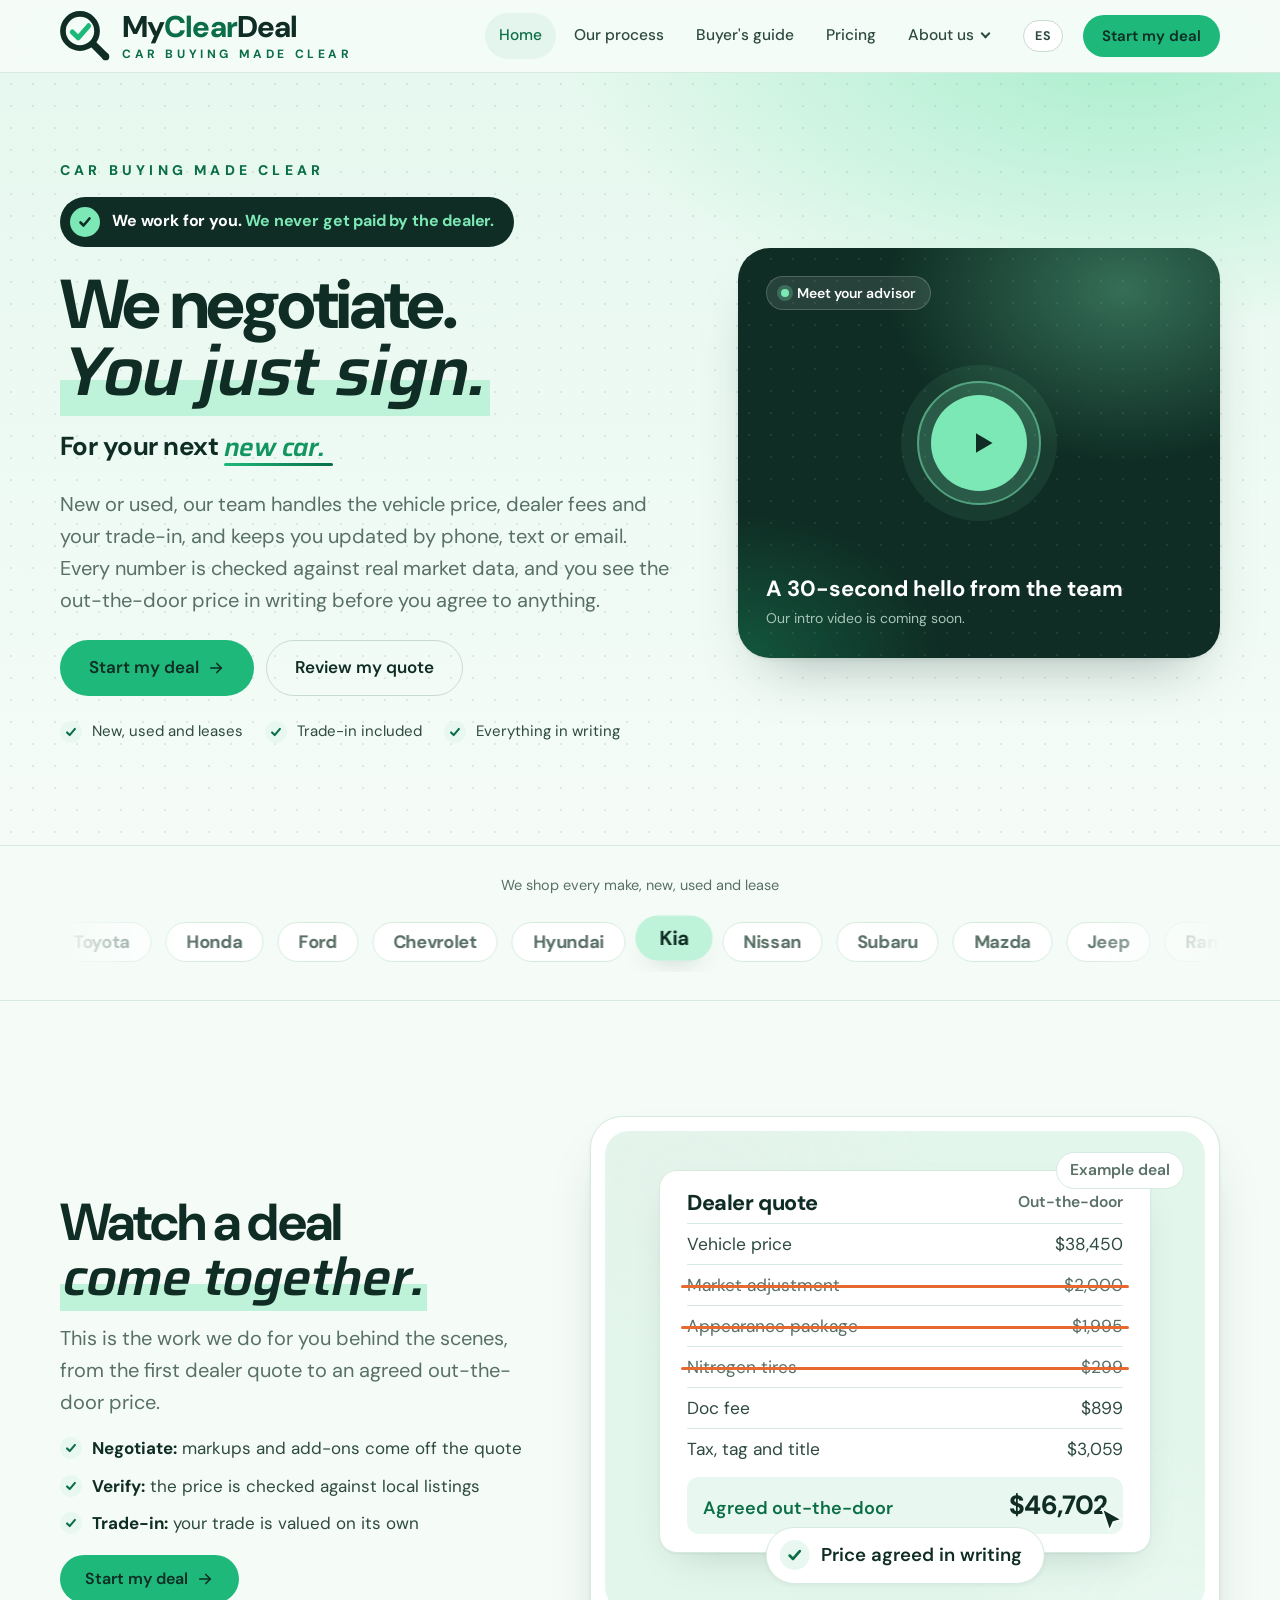
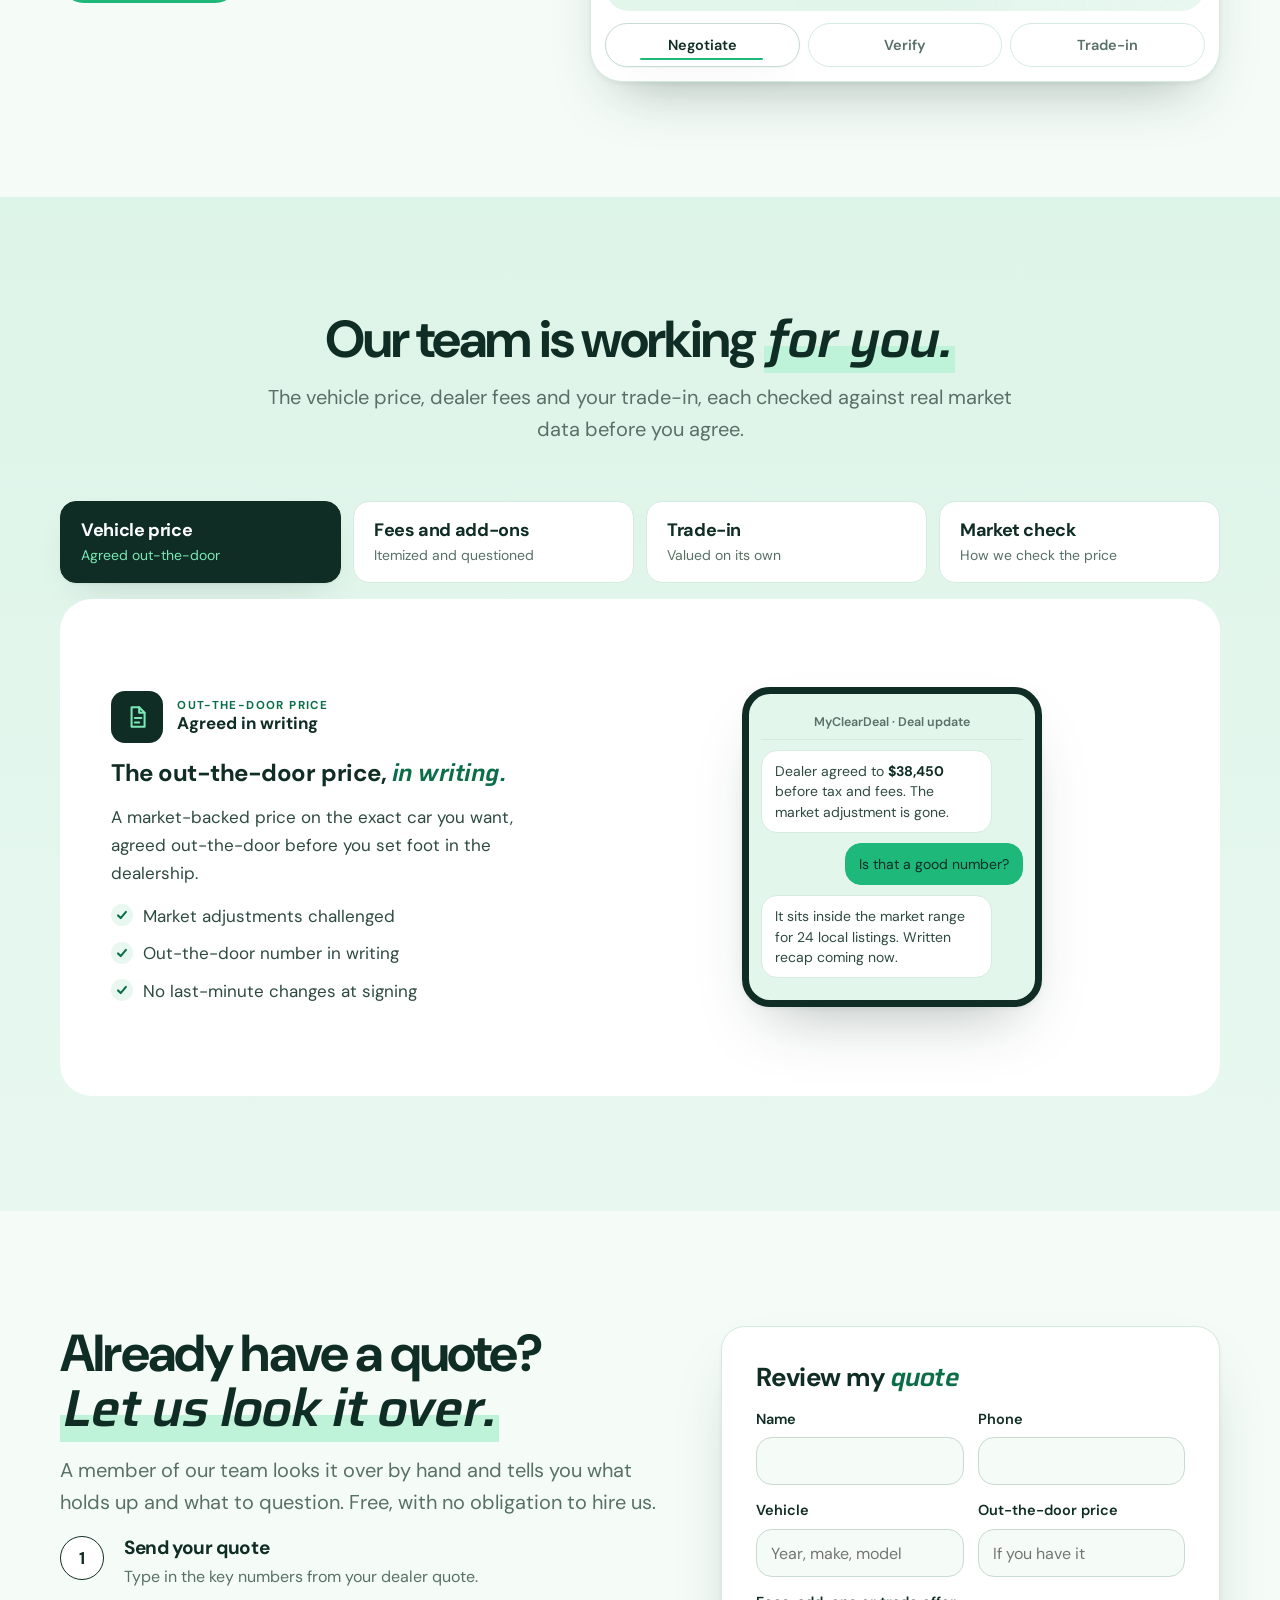
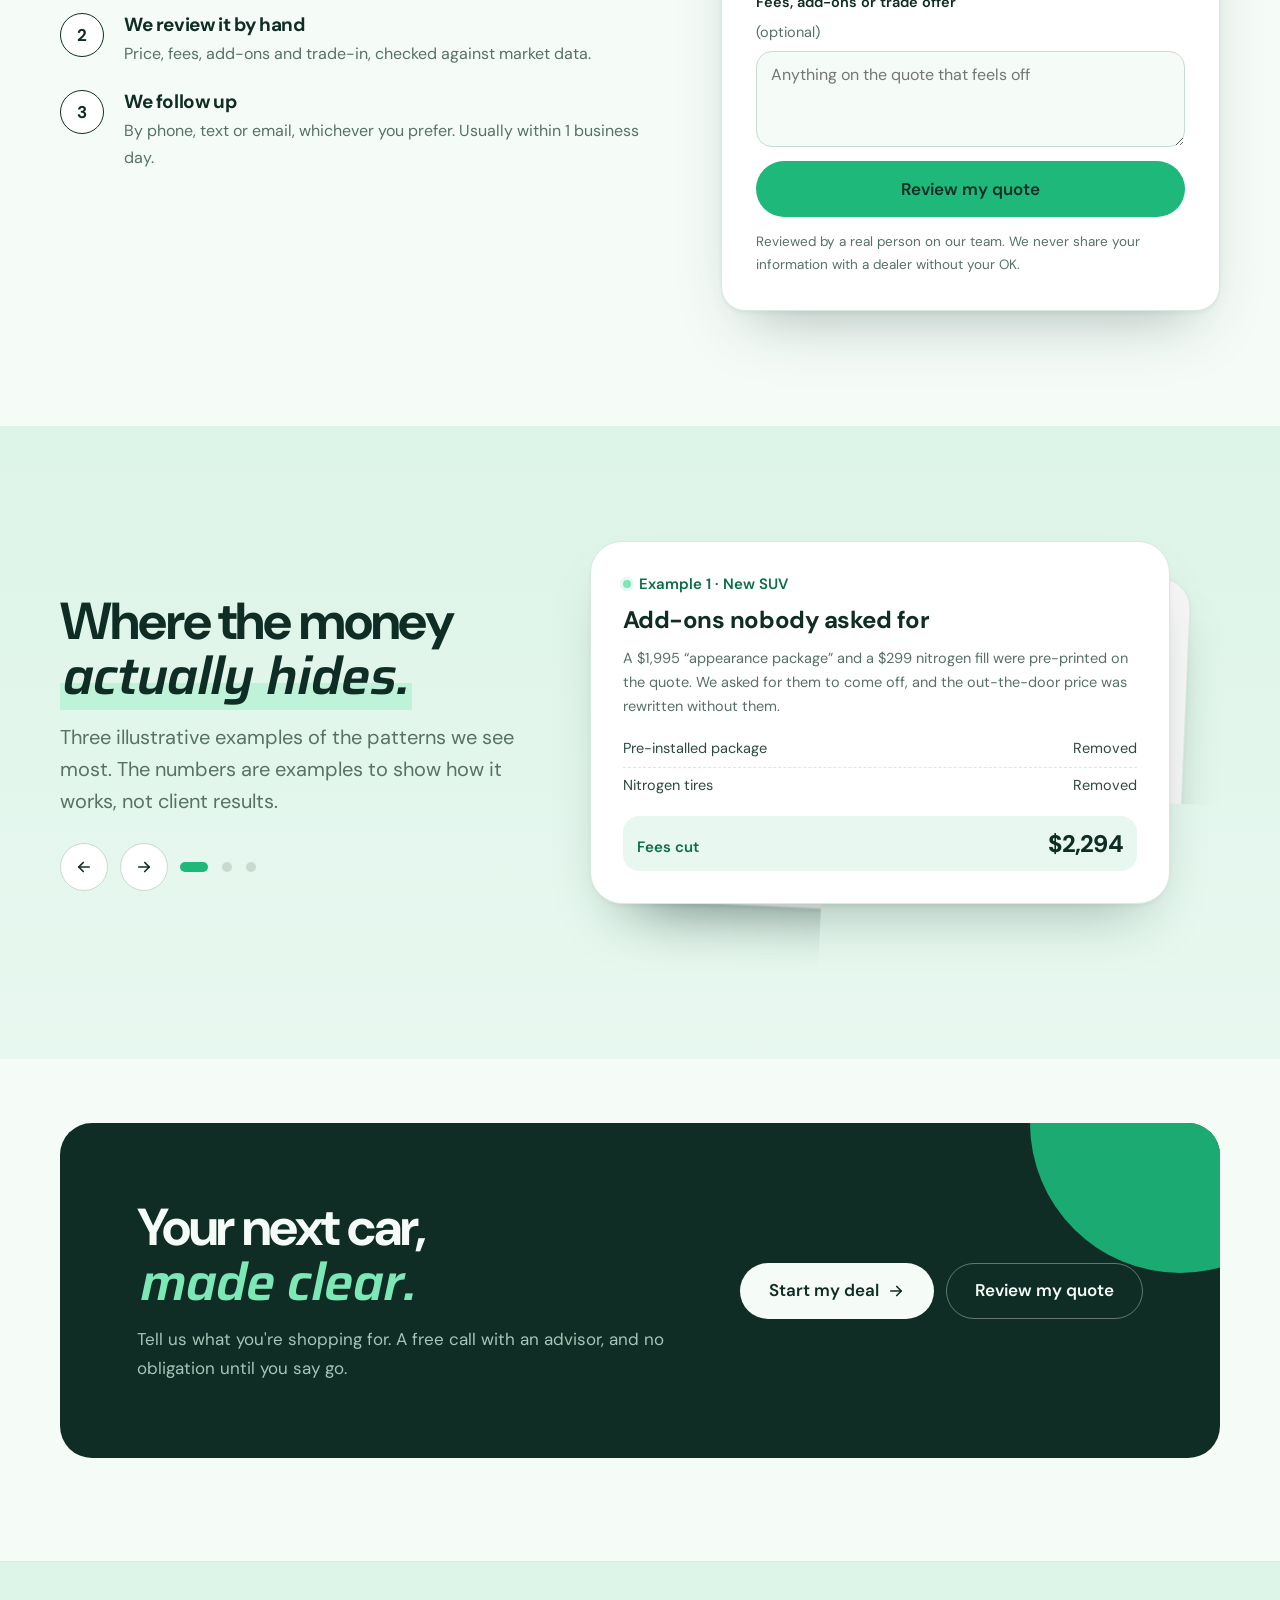
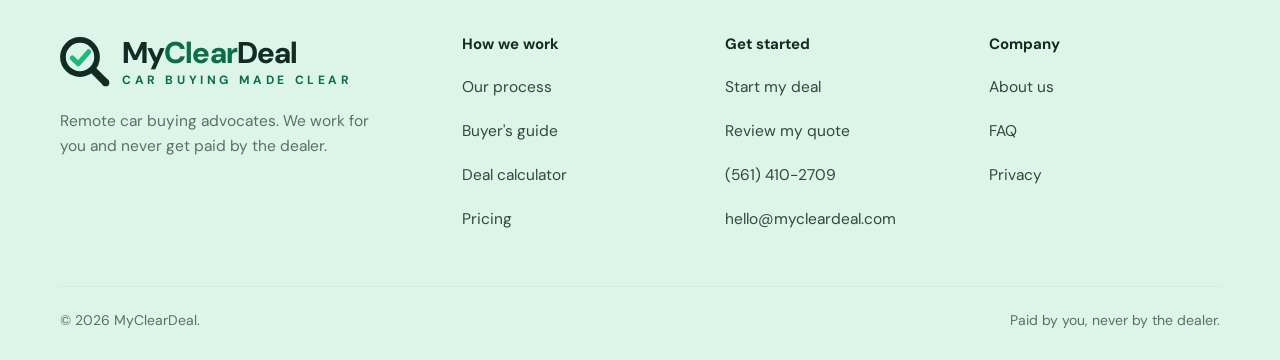
==== commit 12ffa6e8: "Add a free deal calculator at /calculator - New calculator.html (head, header, footer and mobile bar" ====
--- a/index.html
+++ b/index.html
@@ -191,7 +191,7 @@
 <footer class="footer"><div class="wrap">
 <div class="foot-grid">
 <div class="foot-brand"><a class="brand" href="/" aria-label="MyClearDeal home"><svg aria-hidden="true" viewBox="70 61 220 220"><circle cx="158" cy="149" r="75" fill="none" stroke="currentColor" stroke-width="25"/><path d="M211 202L271 262" stroke="currentColor" stroke-width="32"/><circle cx="271" cy="262" r="16" fill="currentColor"/><path d="M124 153L150 179L196 126" fill="none" stroke="var(--blue)" stroke-width="22" stroke-linecap="round" stroke-linejoin="round"/></svg><span class="brand-name"><span>My<b>Clear</b>Deal</span><small data-no-i18n>Car buying made clear</small></span></a><p>Remote car buying advocates. We work for you and never get paid by the dealer.</p></div>
-<div><h4>How we work</h4><ul><li><a href="/how-it-works">Our process</a></li><li><a href="/guide">Buyer's guide</a></li><li><a href="/pricing">Pricing</a></li></ul></div>
+<div><h4>How we work</h4><ul><li><a href="/how-it-works">Our process</a></li><li><a href="/guide">Buyer's guide</a></li><li><a href="/calculator">Deal calculator</a></li><li><a href="/pricing">Pricing</a></li></ul></div>
 <div><h4>Get started</h4><ul><li><a href="/start">Start my deal</a></li><li><a href="/#review">Review my quote</a></li><li><a href="tel:+15614102709">(561) 410-2709</a></li><li data-email-item hidden><a href="#" data-email></a></li></ul></div>
 <div><h4>Company</h4><ul><li><a href="/about">About us</a></li><li><a href="/about#faq">FAQ</a></li><li><a href="/privacy">Privacy</a></li></ul></div>
 </div>
--- a/site.css
+++ b/site.css
@@ -994,3 +994,73 @@
   .lang-btn { min-width: 36px; padding: 0 7px; }
 }
 @media (max-width: 359px) { .brand-name small { font-size: 8.5px; letter-spacing: .1em; } .brand { font-size: 18px; } }
+
+/* Deal calculator */
+.calc-sec { padding-top: clamp(24px, 4vw, 48px); }
+.calc-mode { border: 0; padding: 0; margin: 0 0 20px; }
+.calc[data-mode="cost"] [data-only="afford"], .calc[data-mode="afford"] [data-only="cost"] { display: none !important; }
+.calc-grid { display: grid; grid-template-columns: minmax(0, 1.08fr) minmax(0, .92fr); gap: clamp(20px, 3vw, 32px); align-items: start; }
+.calc-form { gap: 18px; }
+.calc-fields { display: grid; grid-template-columns: repeat(2, minmax(0, 1fr)); gap: 16px; }
+.calc-fields > * { min-width: 0; }
+.calc-fields .full { grid-column: 1 / -1; }
+.calc-fields .field { align-content: start; }
+.calc-fields fieldset { border: 0; padding: 0; margin: 0; }
+.calc-fields legend { font-size: 14.5px; font-weight: 600; color: var(--ink); margin-bottom: 8px; padding: 0; }
+.money { position: relative; display: block; }
+.money::before { content: "$"; position: absolute; left: 14px; top: 50%; transform: translateY(-50%); color: var(--muted); font-weight: 500; pointer-events: none; }
+.money input { padding-left: 28px; }
+.calc-equity { font-size: 15px; color: var(--ink-2); background: var(--bg-2); border-radius: var(--r-md); padding: 10px 14px; margin: -4px 0 0; }
+.calc-equity b { color: var(--ink); font-variant-numeric: tabular-nums; }
+.calc .neg { color: var(--coral-text); font-weight: 700; }
+.calc-more { border: 1px solid var(--line); border-radius: var(--r-md); background: var(--bg-2); }
+.calc-more summary { list-style: none; cursor: pointer; min-height: 48px; display: flex; align-items: center; justify-content: space-between; gap: 12px; padding: 0 16px; font: 600 16px var(--body); color: var(--ink); }
+.calc-more summary::-webkit-details-marker { display: none; }
+.calc-more summary::after { content: "+"; font: 500 22px/1 var(--body); color: var(--blue-text); }
+.calc-more[open] summary::after { content: "\2212"; }
+.calc-more .calc-fields { padding: 4px 16px 18px; }
+.calc-reset { justify-self: start; min-height: 44px; }
+.calc-results { gap: 16px; }
+@media (min-width: 901px) { .calc-results { position: sticky; top: 96px; } }
+.calc-empty, .calc-hint { color: var(--muted); font-size: 15px; }
+.calc-empty { padding: 18px; background: var(--bg-2); border-radius: var(--r-md); text-align: center; }
+.calc-afford { font: 700 clamp(19px, 2vw, 22px)/1.35 var(--display); color: var(--ink); margin-bottom: 4px; }
+.calc-big { display: grid; gap: 2px; }
+.calc-big span { font-size: 14.5px; font-weight: 600; color: var(--muted); }
+.calc-big b { font: 800 clamp(40px, 5vw, 54px)/1.05 var(--display); letter-spacing: -.035em; color: var(--ink); font-variant-numeric: tabular-nums; }
+.calc-big small { font-size: 14px; color: var(--muted); }
+.calc-rows { margin: 8px 0 0; display: grid; }
+.calc-rows > div { display: flex; justify-content: space-between; gap: 12px; padding: 7px 0; border-bottom: 1px dashed var(--line); font-size: 15.5px; }
+.calc-rows dt { color: var(--ink-2); }
+.calc-rows dd { margin: 0; color: var(--ink); font-variant-numeric: tabular-nums; white-space: nowrap; }
+.calc-rows .sub dt, .calc-rows .sub dd { color: var(--muted); font-size: 14px; }
+.calc-rows .total { border-bottom: 0; border-top: 1.5px solid var(--line-2); padding-top: 9px; font-weight: 700; }
+.calc-rows .total dt, .calc-rows .total dd { color: var(--ink); }
+.calc-pay { display: grid; gap: 6px; border-top: 1px solid var(--line); padding-top: 16px; margin-top: 4px; }
+.calc-cmp-h { font-size: 14.5px; font-weight: 600; color: var(--ink); margin-top: 10px; }
+.calc-cmp { display: grid; grid-template-columns: repeat(3, minmax(0, 1fr)); gap: 8px; }
+.calc-cmp > div { display: grid; gap: 2px; background: var(--bg-2); border-radius: var(--r-md); padding: 10px 12px; text-align: center; }
+.calc-cmp b { font-size: 13px; color: var(--muted); font-weight: 600; }
+.calc-cmp span { font: 800 18px var(--display); color: var(--ink); font-variant-numeric: tabular-nums; }
+.calc-cmp small { font-size: 12.5px; color: var(--muted); }
+.calc-tips { list-style: none; margin: 4px 0 0; padding: 0; display: grid; gap: 8px; }
+.calc-tips li { position: relative; padding: 10px 12px 10px 38px; background: var(--tint-peach); border-radius: var(--r-md); font-size: 14.5px; color: var(--ink-2); line-height: 1.45; }
+.calc-tips li::before { content: "!"; position: absolute; left: 12px; top: 10px; width: 18px; height: 18px; border-radius: 50%; background: var(--coral); color: #fff; font: 700 12px/18px var(--body); text-align: center; }
+.calc-actions { display: grid; gap: 10px; }
+.calc-actions .btn { width: 100%; }
+.calc-actions .linkbtn { justify-self: center; min-height: 44px; }
+.calc-bar { display: none; }
+/* Rows and hints toggled by calculator.js: keep [hidden] winning over the flex/grid display rules above */
+.calc [hidden], .calc-bar [hidden] { display: none !important; }
+@media (max-width: 900px) {
+  .calc-grid { grid-template-columns: minmax(0, 1fr); }
+  .calc-page .mobile-cta { display: none !important; }
+  body.calc-page { padding-bottom: calc(76px + env(safe-area-inset-bottom)); }
+  .calc-bar { display: flex; align-items: center; gap: 16px; position: fixed; z-index: 60; left: 0; right: 0; bottom: 0; padding: 10px max(16px, env(safe-area-inset-right)) calc(10px + env(safe-area-inset-bottom)) max(16px, env(safe-area-inset-left)); background: color-mix(in srgb, var(--bg) 92%, transparent); -webkit-backdrop-filter: saturate(1.6) blur(12px); backdrop-filter: saturate(1.6) blur(12px); border-top: 1px solid var(--line); transition: transform .3s var(--ease); }
+  .calc-bar > span { display: grid; line-height: 1.15; min-width: 0; }
+  .calc-bar small { font-size: 12.5px; color: var(--muted); font-weight: 600; }
+  .calc-bar b { font: 800 20px var(--display); color: var(--ink); font-variant-numeric: tabular-nums; }
+  .calc-bar .btn { margin-left: auto; }
+  .calc-bar.is-away { transform: translateY(110%); }
+}
+@media (max-width: 420px) { .calc-fields { grid-template-columns: minmax(0, 1fr); } }
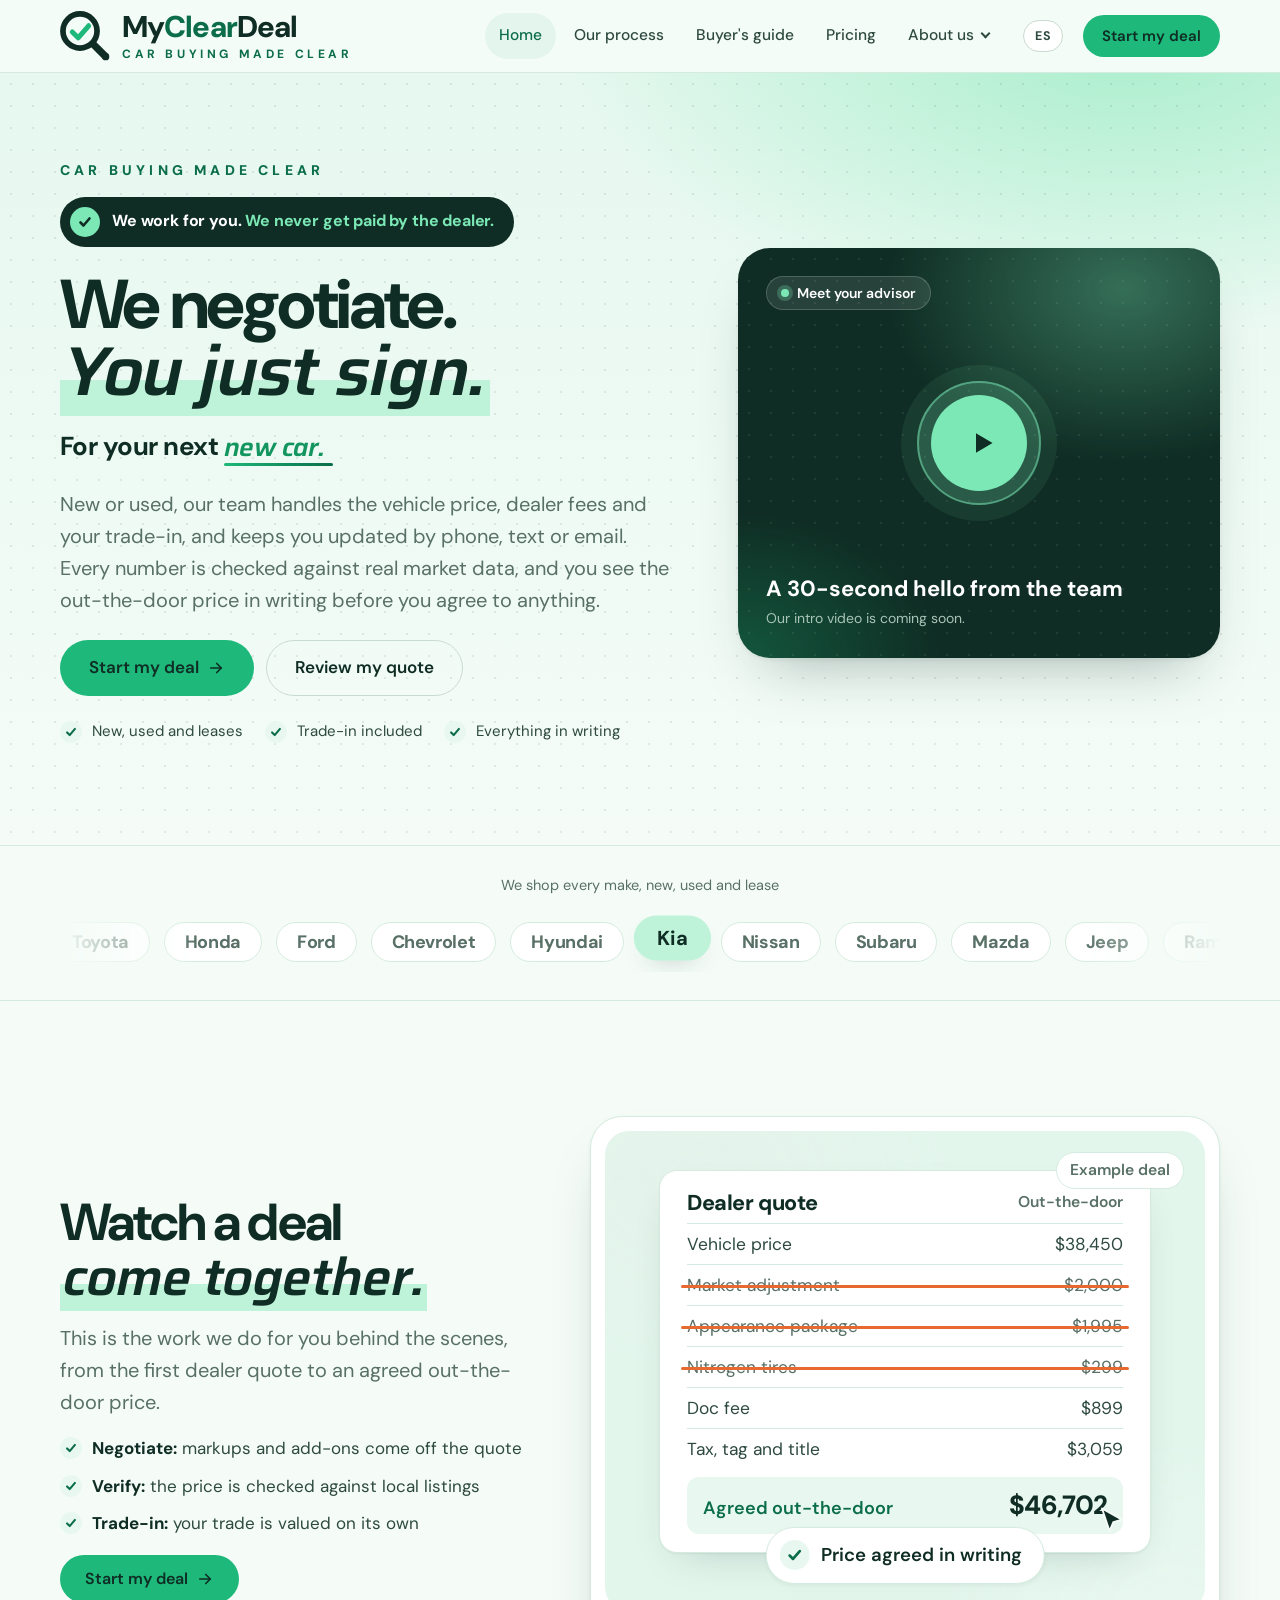
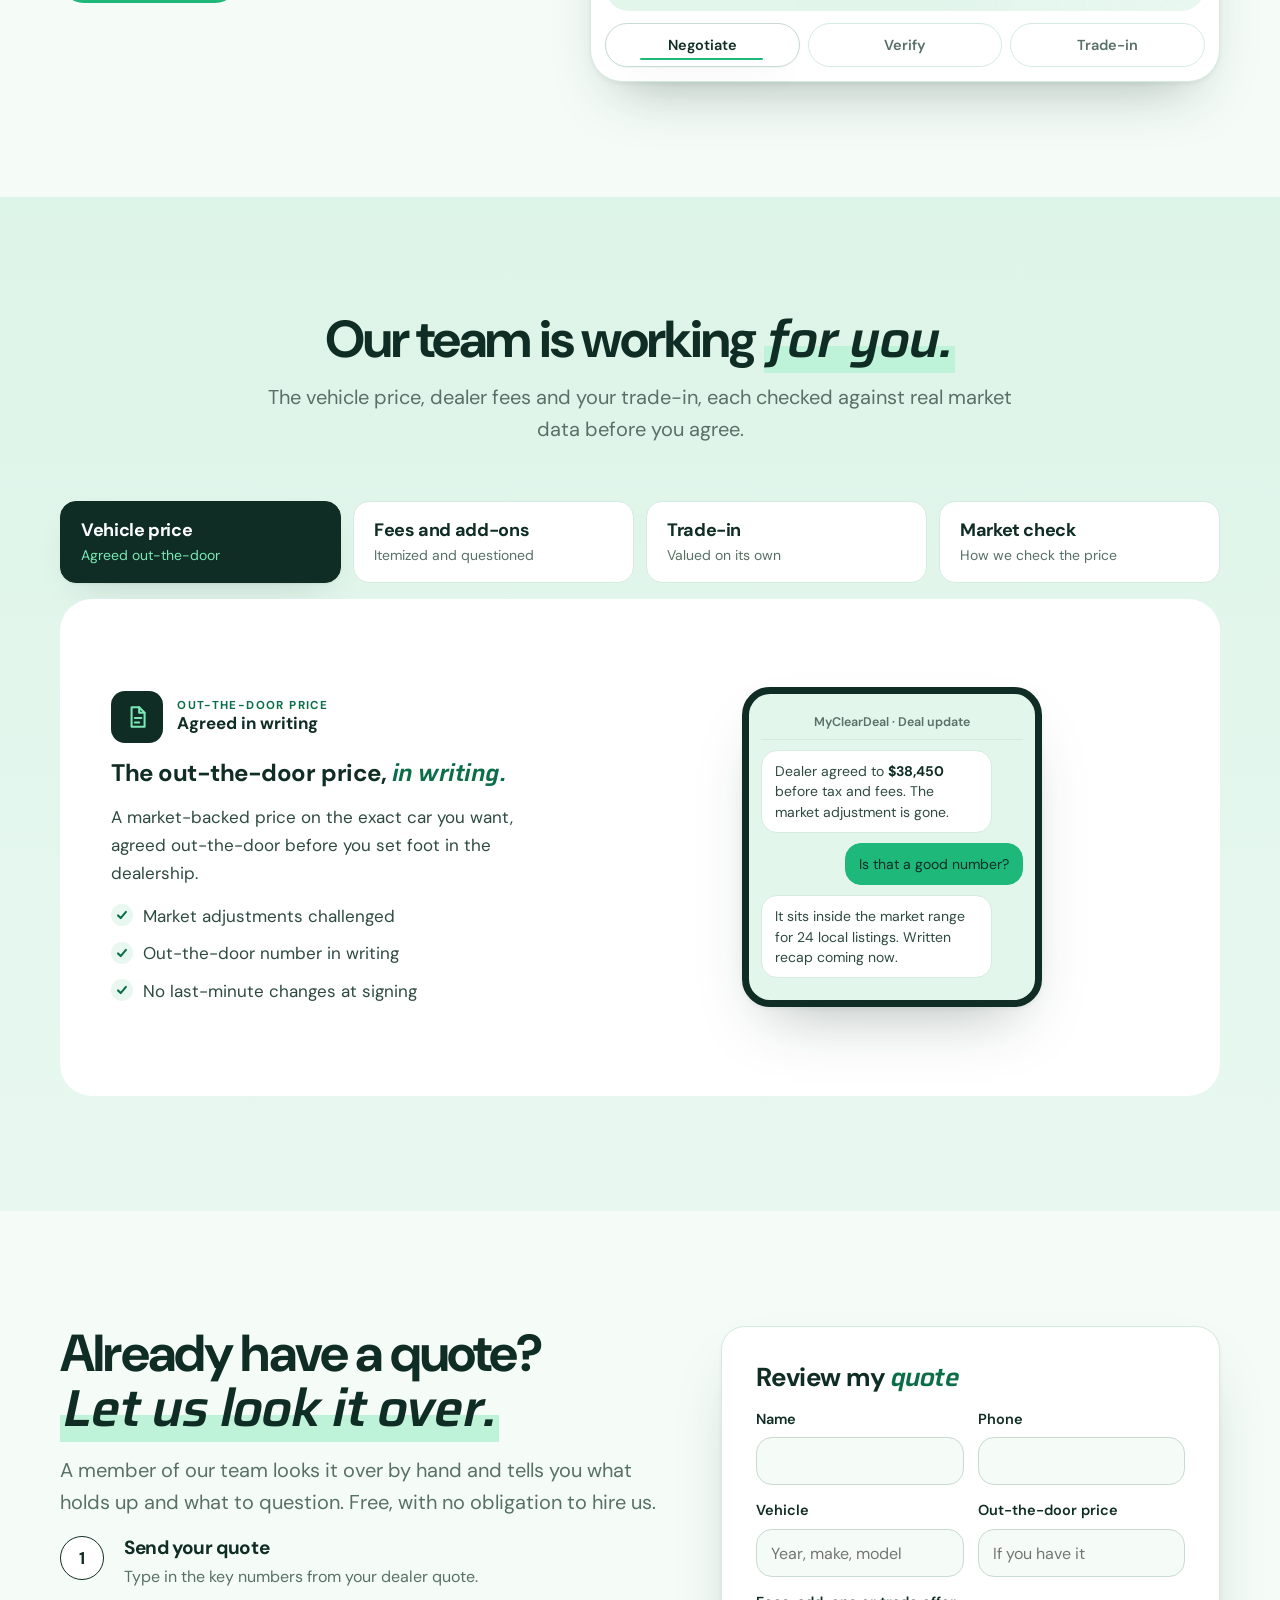
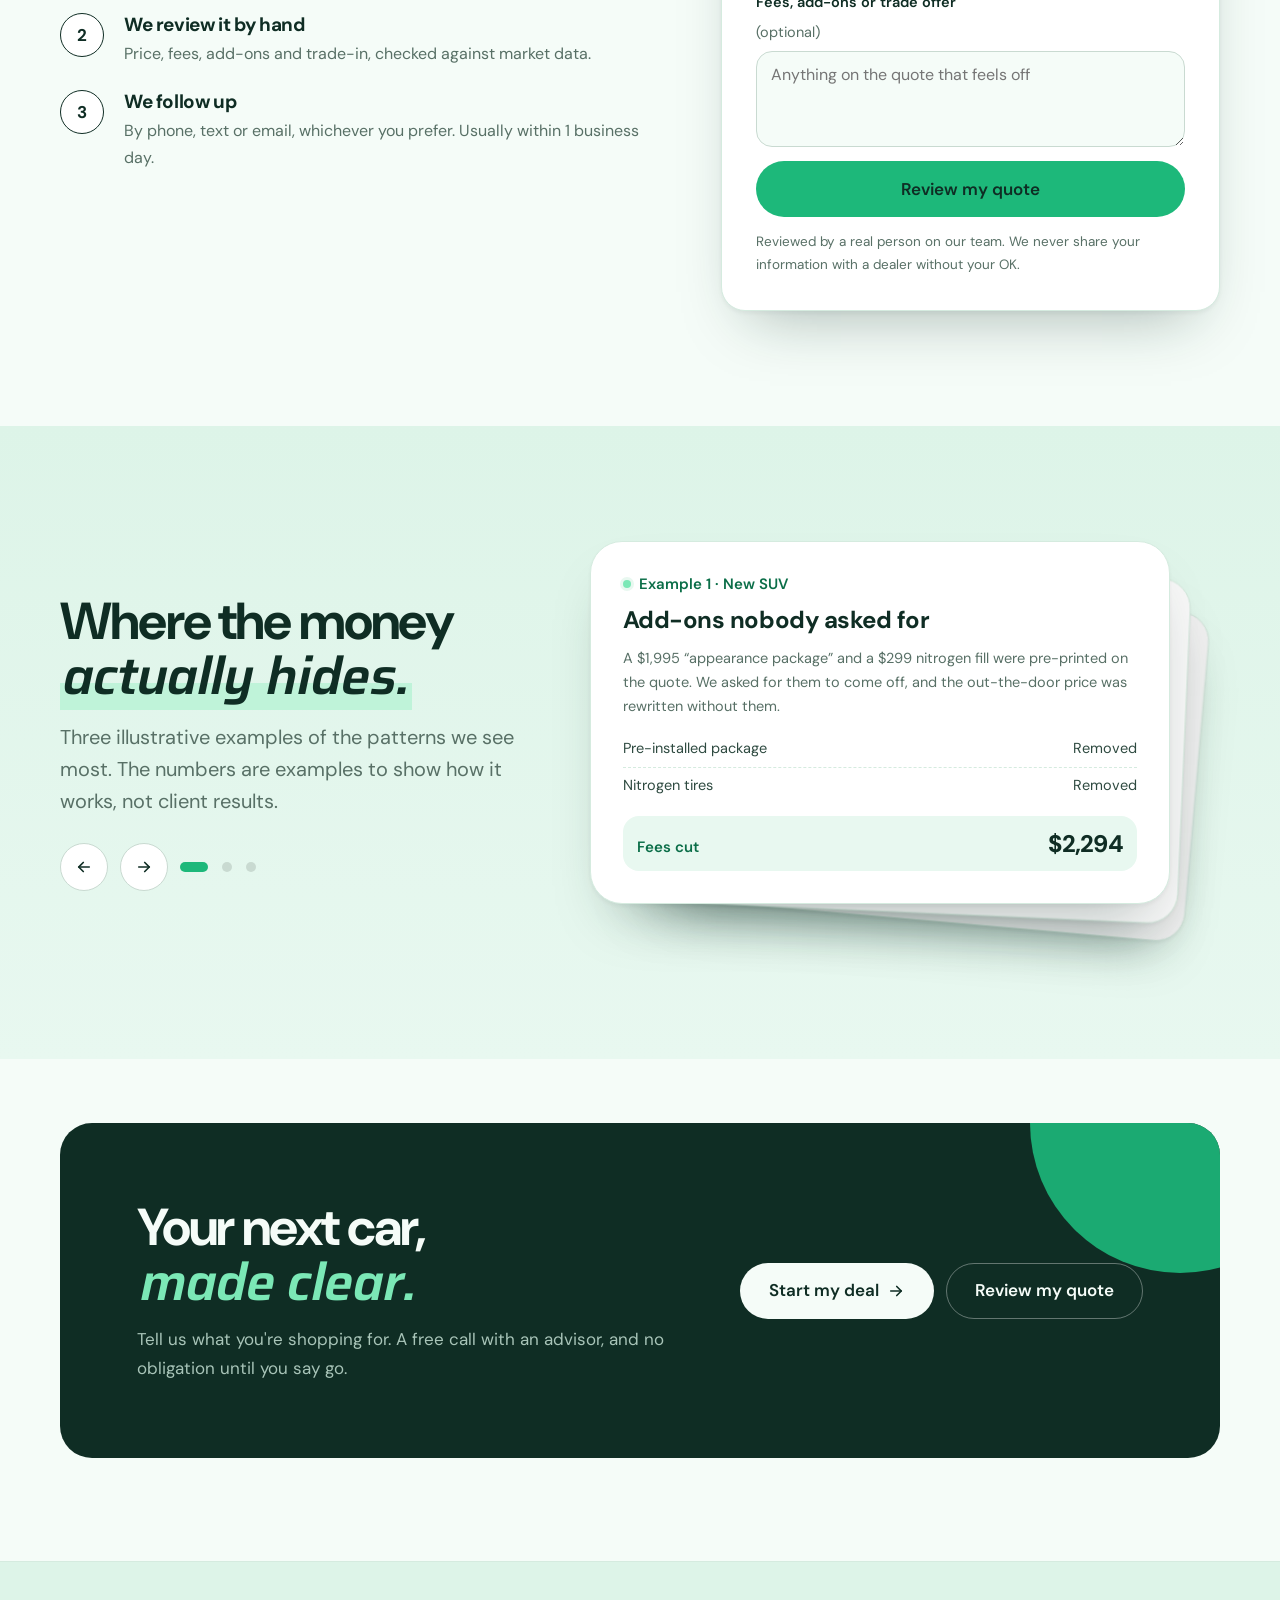
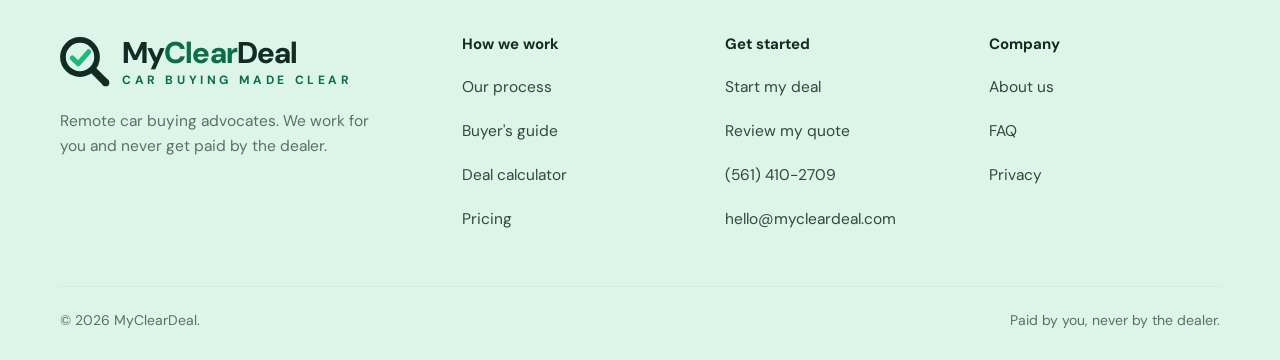
==== commit 483bad45: "Deal calculator: dealer quote check, numbers sent with requests, quieter screen reader - Dealer quot" ====
--- a/index.html
+++ b/index.html
@@ -147,6 +147,7 @@
 </div>
 <form class="form" name="quote-check-home" method="POST" data-lead-form data-success="Got it. A member of our team will review your quote and follow up." novalidate>
 <input type="hidden" name="form" value="quote-check-home">
+<input type="hidden" name="calculator-numbers" value="" disabled data-calc-field>
 <input type="hidden" name="_template" value="table">
 <input type="hidden" name="_captcha" value="false">
 <input type="hidden" name="_subject" value="New Check My Deal request (home page)">
@@ -157,6 +158,7 @@
 <label class="field">Vehicle<input type="text" name="vehicle" placeholder="Year, make, model"></label>
 <label class="field">Out-the-door price<input type="text" name="otd-price" inputmode="decimal" placeholder="If you have it"></label>
 <label class="field full">Fees, add-ons or trade offer <span class="opt">(optional)</span><textarea name="notes" placeholder="Anything on the quote that feels off"></textarea></label>
+<p class="calc-attached full" data-calc-attached hidden><span>Your calculator numbers are attached.</span> <button class="linkbtn" type="button" data-calc-remove>Remove</button></p>
 <button class="btn btn-primary btn-lg" type="submit">Review my quote</button>
 <p class="status" role="status" aria-live="polite"></p>
 <p class="fine">Reviewed by a real person on our team. We never share your information with a dealer without your OK.</p>
--- a/site.css
+++ b/site.css
@@ -1064,3 +1064,16 @@
   .calc-bar.is-away { transform: translateY(110%); }
 }
 @media (max-width: 420px) { .calc-fields { grid-template-columns: minmax(0, 1fr); } }
+/* Deal calculator: dealer quote check and "numbers attached" note */
+.calc-quote { border-top: 1px dashed var(--line-2); padding-top: 16px; }
+.calc-check { display: grid; gap: 8px; border: 1.5px solid var(--line-2); border-radius: var(--r-md); padding: 14px 16px; background: var(--bg-2); }
+.calc-check-h { font-size: 14.5px; font-weight: 700; color: var(--ink); }
+.calc-check .calc-rows { margin: 0; }
+.calc-check-msg { font-size: 15px; line-height: 1.45; border-radius: var(--r-md); padding: 10px 12px; }
+.calc-check-msg.high { background: var(--tint-peach); color: var(--coral-text); }
+.calc-check-msg.ok { background: var(--tint-mint); color: var(--green-text); }
+.calc-check-msg.low { background: #FFF8E6; color: #8A5A00; }
+.calc-check .btn { justify-self: start; }
+.calc-attached { display: flex; flex-wrap: wrap; align-items: center; gap: 4px 10px; font-size: 14.5px; color: var(--green-text); background: var(--tint-mint); border-radius: var(--r-md); padding: 8px 14px; margin: 0; }
+.calc-attached[hidden] { display: none; }
+.calc-attached .linkbtn { min-height: 44px; }
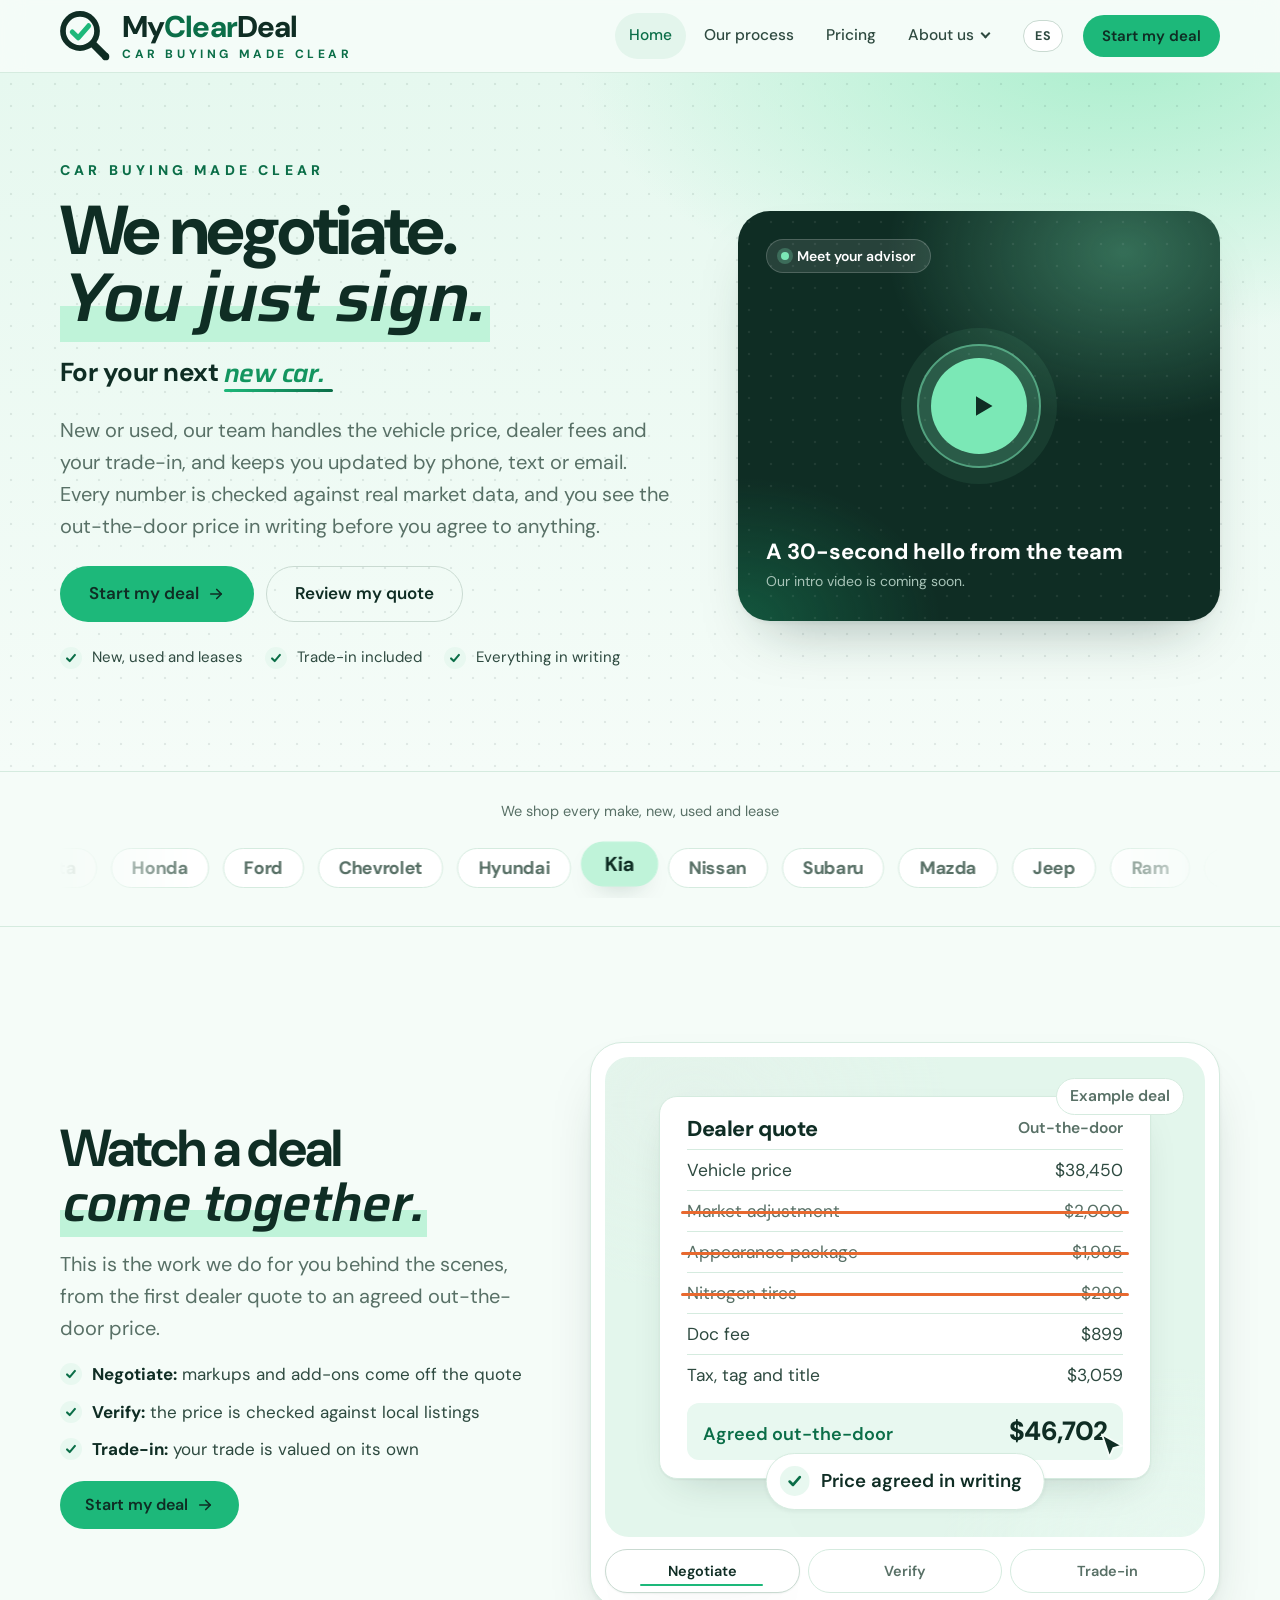
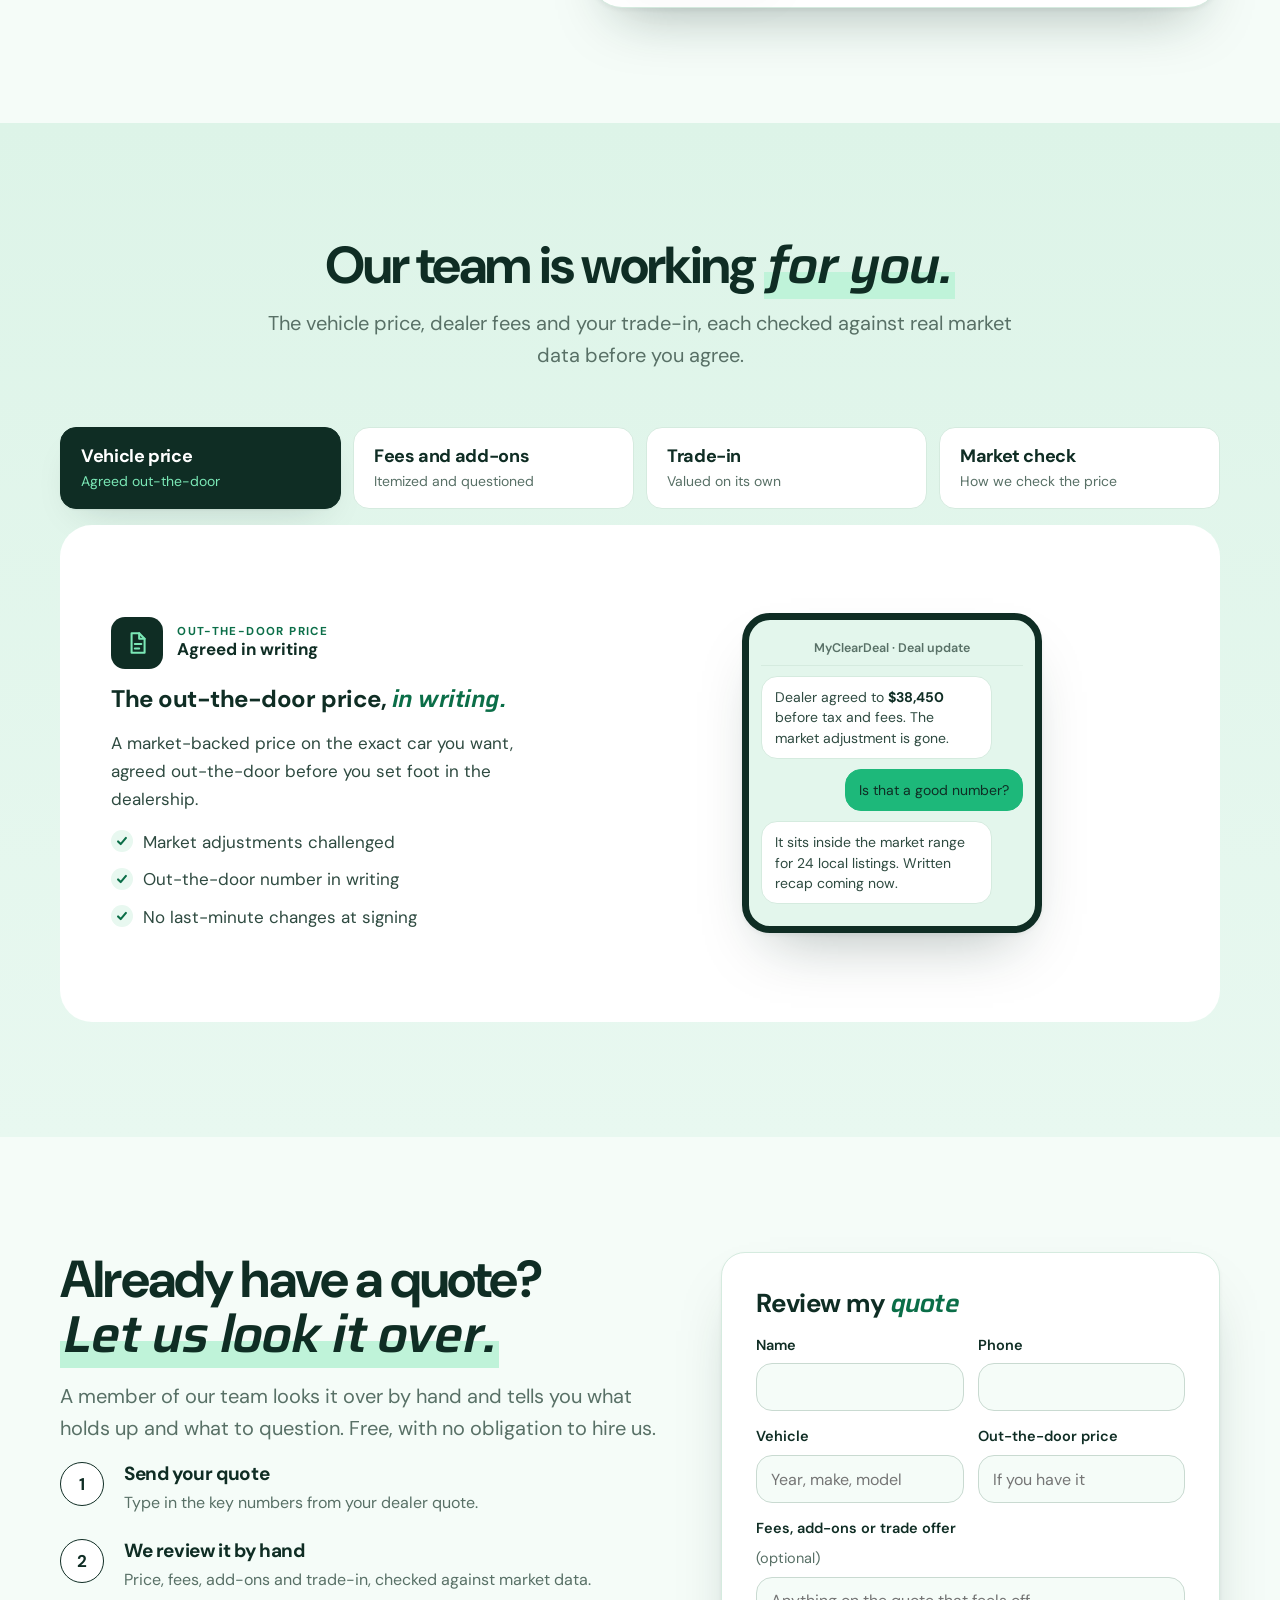
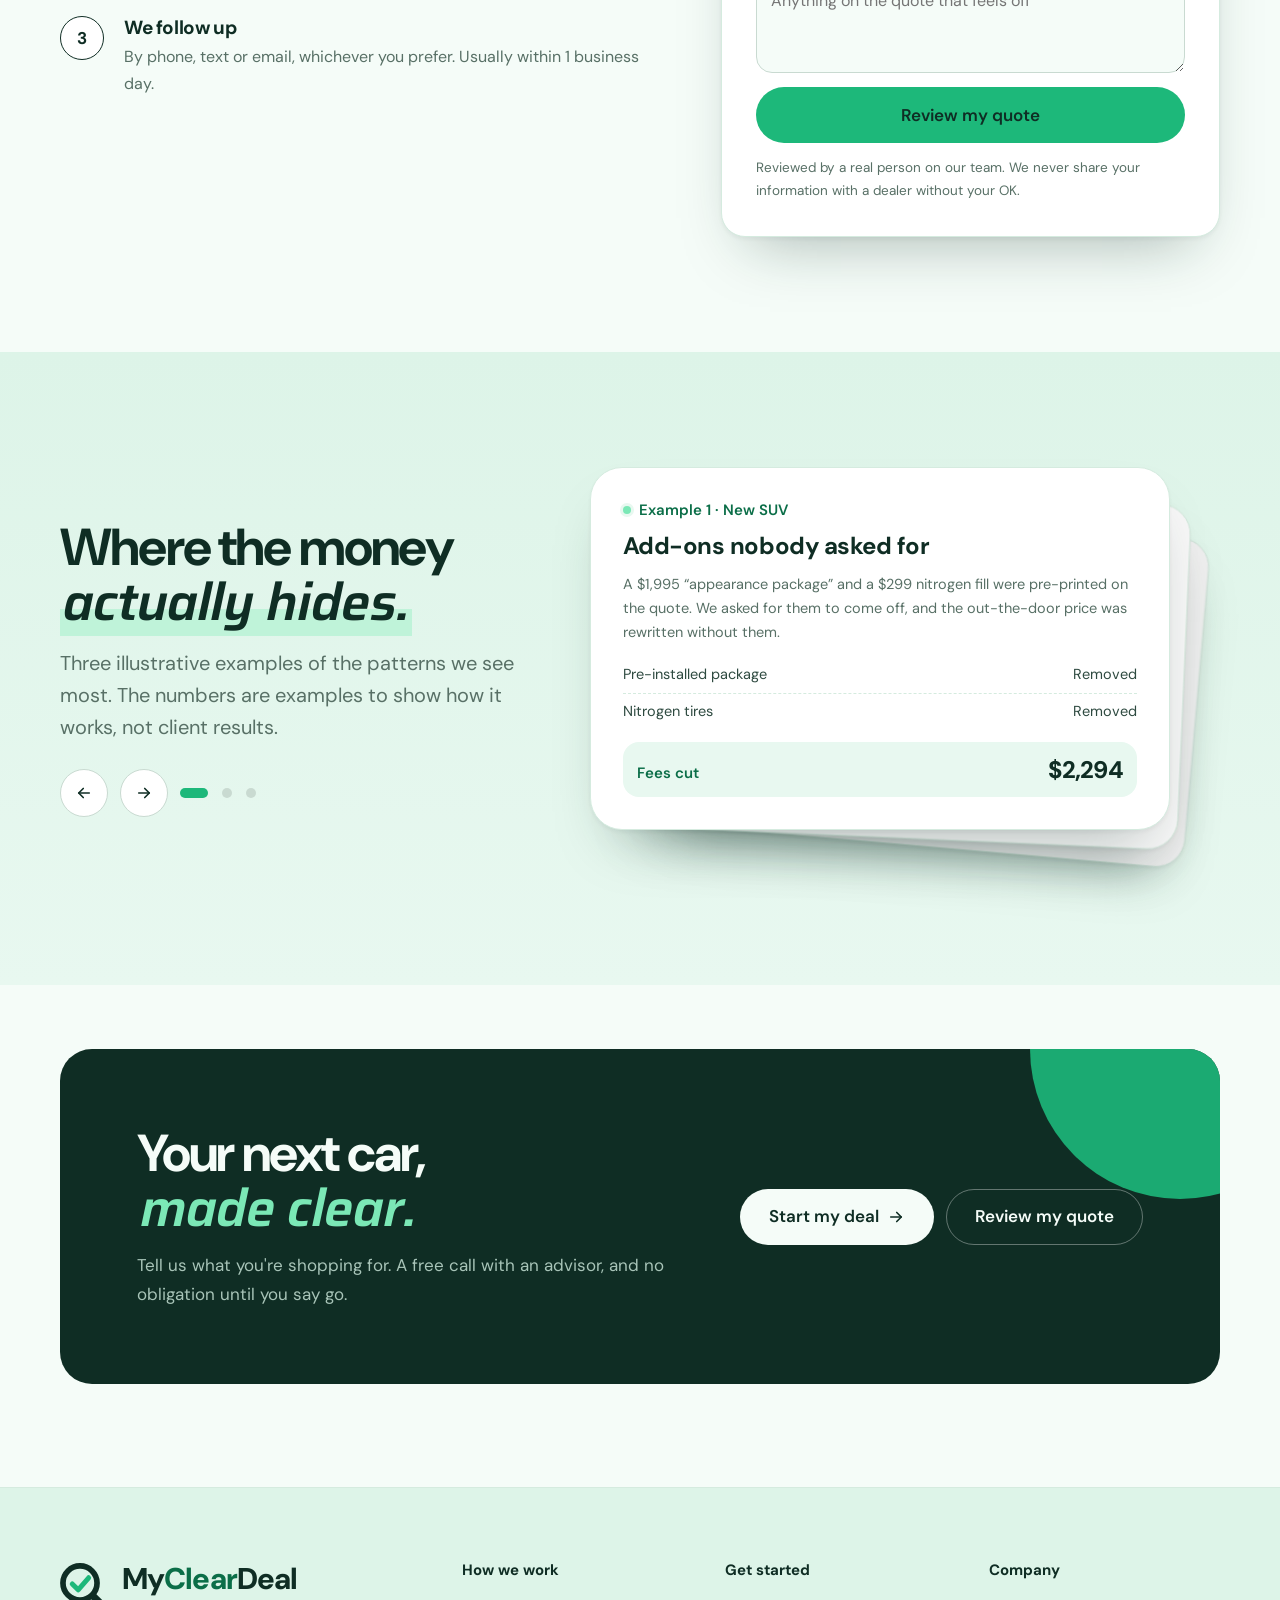
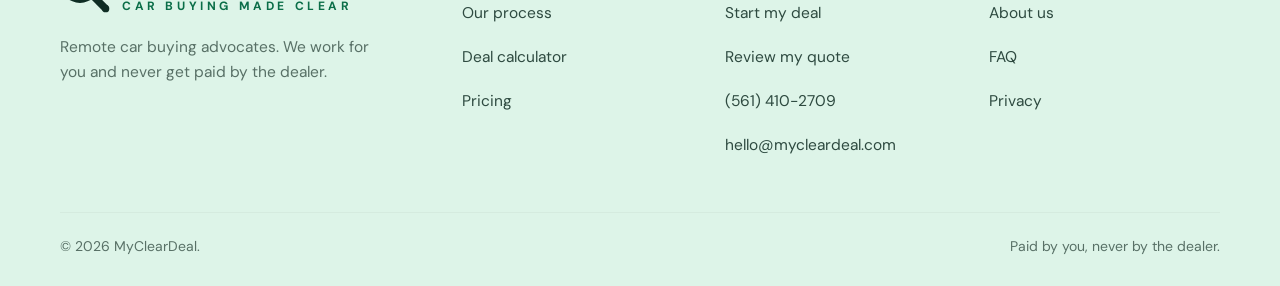
==== commit 6b627fd8: "Hero Program pricing, remove Buyer's guide and trimmed sections - Pricing: Done For You $995 plus He" ====
--- a/index.html
+++ b/index.html
@@ -26,7 +26,7 @@
 <a class="skip" href="#main">Skip to content</a>
 <header class="header"><div class="wrap">
 <a class="brand" href="/" aria-label="MyClearDeal home"><svg aria-hidden="true" viewBox="70 61 220 220"><circle cx="158" cy="149" r="75" fill="none" stroke="currentColor" stroke-width="25"/><path d="M211 202L271 262" stroke="currentColor" stroke-width="32"/><circle cx="271" cy="262" r="16" fill="currentColor"/><path d="M124 153L150 179L196 126" fill="none" stroke="var(--blue)" stroke-width="22" stroke-linecap="round" stroke-linejoin="round"/></svg><span class="brand-name"><span>My<b>Clear</b>Deal</span><small data-no-i18n>Car buying made clear</small></span></a>
-<ul class="nav" id="nav"><li><a href="/" aria-current="page">Home</a></li><li><a href="/how-it-works">Our process</a></li><li><a href="/guide">Buyer's guide</a></li><li><a href="/pricing">Pricing</a></li><li class="has-sub"><a href="/about">About us</a><ul class="sub"><li><a href="/about#story">Our story</a></li><li><a href="/about#faq">FAQ</a></li></ul></li></ul>
+<ul class="nav" id="nav"><li><a href="/" aria-current="page">Home</a></li><li><a href="/how-it-works">Our process</a></li><li><a href="/pricing">Pricing</a></li><li class="has-sub"><a href="/about">About us</a><ul class="sub"><li><a href="/about#story">Our story</a></li><li><a href="/about#faq">FAQ</a></li></ul></li></ul>
 <button class="lang-btn" type="button" data-lang-toggle lang="es" aria-label="Ver esta página en español">ES</button>
 <a class="btn btn-primary btn-sm" href="/start">Start my deal</a>
 <button class="menu-btn" type="button" aria-controls="nav" aria-expanded="false">Menu</button>
@@ -36,7 +36,6 @@
 <section class="hero"><div class="wrap hero-grid">
 <div class="hero-copy">
 <p class="slogan">Car buying made clear</p>
-<p class="promise"><i aria-hidden="true"></i><span>We work for you. <b>We never get paid by the dealer.</b></span></p>
 <h1><span class="ln"><span class="ln-in">We negotiate.</span></span><span class="ln"><span class="ln-in"><em>You just sign.</em></span></span></h1>
 <p class="rot-line">For your next <span class="rotator" data-rotator><span>new car.</span><span>used car.</span><span>SUV.</span><span>truck.</span><span>lease.</span></span></p>
 <p class="lede">New or used, our team handles the vehicle price, dealer fees and your trade-in, and keeps you updated by phone, text or email. Every number is checked against real market data, and you see the out-the-door price in writing before you agree to anything.</p>
@@ -193,7 +192,7 @@
 <footer class="footer"><div class="wrap">
 <div class="foot-grid">
 <div class="foot-brand"><a class="brand" href="/" aria-label="MyClearDeal home"><svg aria-hidden="true" viewBox="70 61 220 220"><circle cx="158" cy="149" r="75" fill="none" stroke="currentColor" stroke-width="25"/><path d="M211 202L271 262" stroke="currentColor" stroke-width="32"/><circle cx="271" cy="262" r="16" fill="currentColor"/><path d="M124 153L150 179L196 126" fill="none" stroke="var(--blue)" stroke-width="22" stroke-linecap="round" stroke-linejoin="round"/></svg><span class="brand-name"><span>My<b>Clear</b>Deal</span><small data-no-i18n>Car buying made clear</small></span></a><p>Remote car buying advocates. We work for you and never get paid by the dealer.</p></div>
-<div><h4>How we work</h4><ul><li><a href="/how-it-works">Our process</a></li><li><a href="/guide">Buyer's guide</a></li><li><a href="/calculator">Deal calculator</a></li><li><a href="/pricing">Pricing</a></li></ul></div>
+<div><h4>How we work</h4><ul><li><a href="/how-it-works">Our process</a></li><li><a href="/calculator">Deal calculator</a></li><li><a href="/pricing">Pricing</a></li></ul></div>
 <div><h4>Get started</h4><ul><li><a href="/start">Start my deal</a></li><li><a href="/#review">Review my quote</a></li><li><a href="tel:+15614102709">(561) 410-2709</a></li><li data-email-item hidden><a href="#" data-email></a></li></ul></div>
 <div><h4>Company</h4><ul><li><a href="/about">About us</a></li><li><a href="/about#faq">FAQ</a></li><li><a href="/privacy">Privacy</a></li></ul></div>
 </div>
--- a/site.css
+++ b/site.css
@@ -637,11 +637,6 @@
 .mq-item.pop { background: var(--mint-hl) !important; }
 
 /* Promise line in the hero */
-.promise { display: inline-flex; align-items: center; gap: 12px; justify-self: start; background: var(--ink); color: #fff; border-radius: 999px; padding: 10px 20px 10px 10px; font: 700 16px/1.3 var(--display); letter-spacing: -.01em; }
-.promise i { flex: none; width: 30px; height: 30px; border-radius: 50%; background: var(--mint-pop) url("data:image/svg+xml,%3Csvg xmlns='http://www.w3.org/2000/svg' viewBox='0 0 16 16' fill='none' stroke='%230F2D24' stroke-width='2.6' stroke-linecap='round' stroke-linejoin='round'%3E%3Cpath d='M3.5 8.5l3 3 6-7'/%3E%3C/svg%3E") center / 16px no-repeat; }
-.promise span b { color: var(--mint-pop); font-weight: 700; }
-@media (max-width: 520px) { .promise { font-size: 14.5px; border-radius: 18px; } }
-
 /* Feature tab badge (replaces the big "1 number" text) */
 .feat-badge { display: inline-flex; align-items: center; gap: 14px; justify-self: start; }
 .feat-badge .ico { width: 52px; height: 52px; border-radius: 14px; background: var(--ink); display: grid; place-items: center; flex: none; }
@@ -1077,3 +1072,44 @@
 .calc-attached { display: flex; flex-wrap: wrap; align-items: center; gap: 4px 10px; font-size: 14.5px; color: var(--green-text); background: var(--tint-mint); border-radius: var(--r-md); padding: 8px 14px; margin: 0; }
 .calc-attached[hidden] { display: none; }
 .calc-attached .linkbtn { min-height: 44px; }
+/* Deal calculator: share / copy / print links and the printed page */
+.calc-links { display: flex; flex-wrap: wrap; justify-content: center; gap: 0 18px; }
+.calc-links .linkbtn { min-height: 44px; }
+.calc-print-note { display: none; }
+@media print {
+  .header, .footer, .skip, .mobile-cta, .calc-bar, .calc-form, .calc-mode, .calc-actions, #calc-faq, .section-tight, .page-head .lede, .page-head .crumbs { display: none !important; }
+  body, body.calc-page { padding: 0 !important; background: #fff; }
+  .page-head { background: none !important; padding: 0 0 12px !important; }
+  .page-head h1 { font-size: 26px; max-width: none; }
+  .section, .calc-sec { padding: 0 !important; background: #fff !important; }
+  .calc-grid { display: block; }
+  .calc-results { position: static !important; box-shadow: none; border: 1px solid #ccc; padding: 14px 18px; gap: 8px; font-size: 12px; zoom: .88; }
+  .page-head h1 { font-size: 22px; }
+  .calc-check .btn, .calc-cmp-h, .calc-cmp { display: none !important; }
+  .calc-big b { font-size: 30px; }
+  .calc-big span, .calc-big small, .calc-hint, .calc-tips li, .fine { font-size: 11px; }
+  .calc-rows > div { padding: 3px 0; font-size: 12px; }
+  .calc-rows .sub dt, .calc-rows .sub dd { font-size: 11px; }
+  .calc-check { padding: 8px 12px; gap: 4px; }
+  .calc-check-msg { font-size: 11.5px; padding: 6px 10px; }
+  .calc-tips li { padding: 6px 10px 6px 32px; }
+  .calc-tips li::before { top: 6px; }
+  .calc-pay { padding-top: 8px; gap: 2px; }
+  @page { margin: 12mm; }
+  .calc-print-note { display: block; font-size: 12px; color: #555; }
+  .sr, .reveal { opacity: 1 !important; transform: none !important; }
+}
+
+/* Hero Program */
+.price-stack { display: grid; gap: 2px; }
+.price-was { font: 700 clamp(22px, 2.4vw, 28px)/1 var(--display); color: var(--muted); letter-spacing: -.02em; }
+.price-was s, s.price-was { text-decoration-thickness: 3px; text-decoration-color: #D9534F; }
+.tier-price s.price-was { font-size: .6em; margin-right: 6px; }
+.hp-who { display: flex; flex-wrap: wrap; gap: 8px; }
+.hp-who span { font-size: 13px; font-weight: 700; color: var(--ink); background: var(--tint-mint); border: 1px solid var(--line); border-radius: 999px; padding: 6px 12px; }
+.hp-rules { display: grid; gap: 8px; font-size: 15px; }
+.hp-rules ol { margin: 0; padding-left: 1.2em; display: grid; gap: 6px; color: var(--muted); }
+.hp-rules ol li::marker { color: var(--blue-text); font-weight: 700; }
+.hp-ask { background: var(--ink); color: #fff; border-color: var(--ink); }
+.hp-ask h3, .hp-ask p { color: #fff; }
+.hp-ask .tag { background: var(--mint-pop); color: var(--ink); }
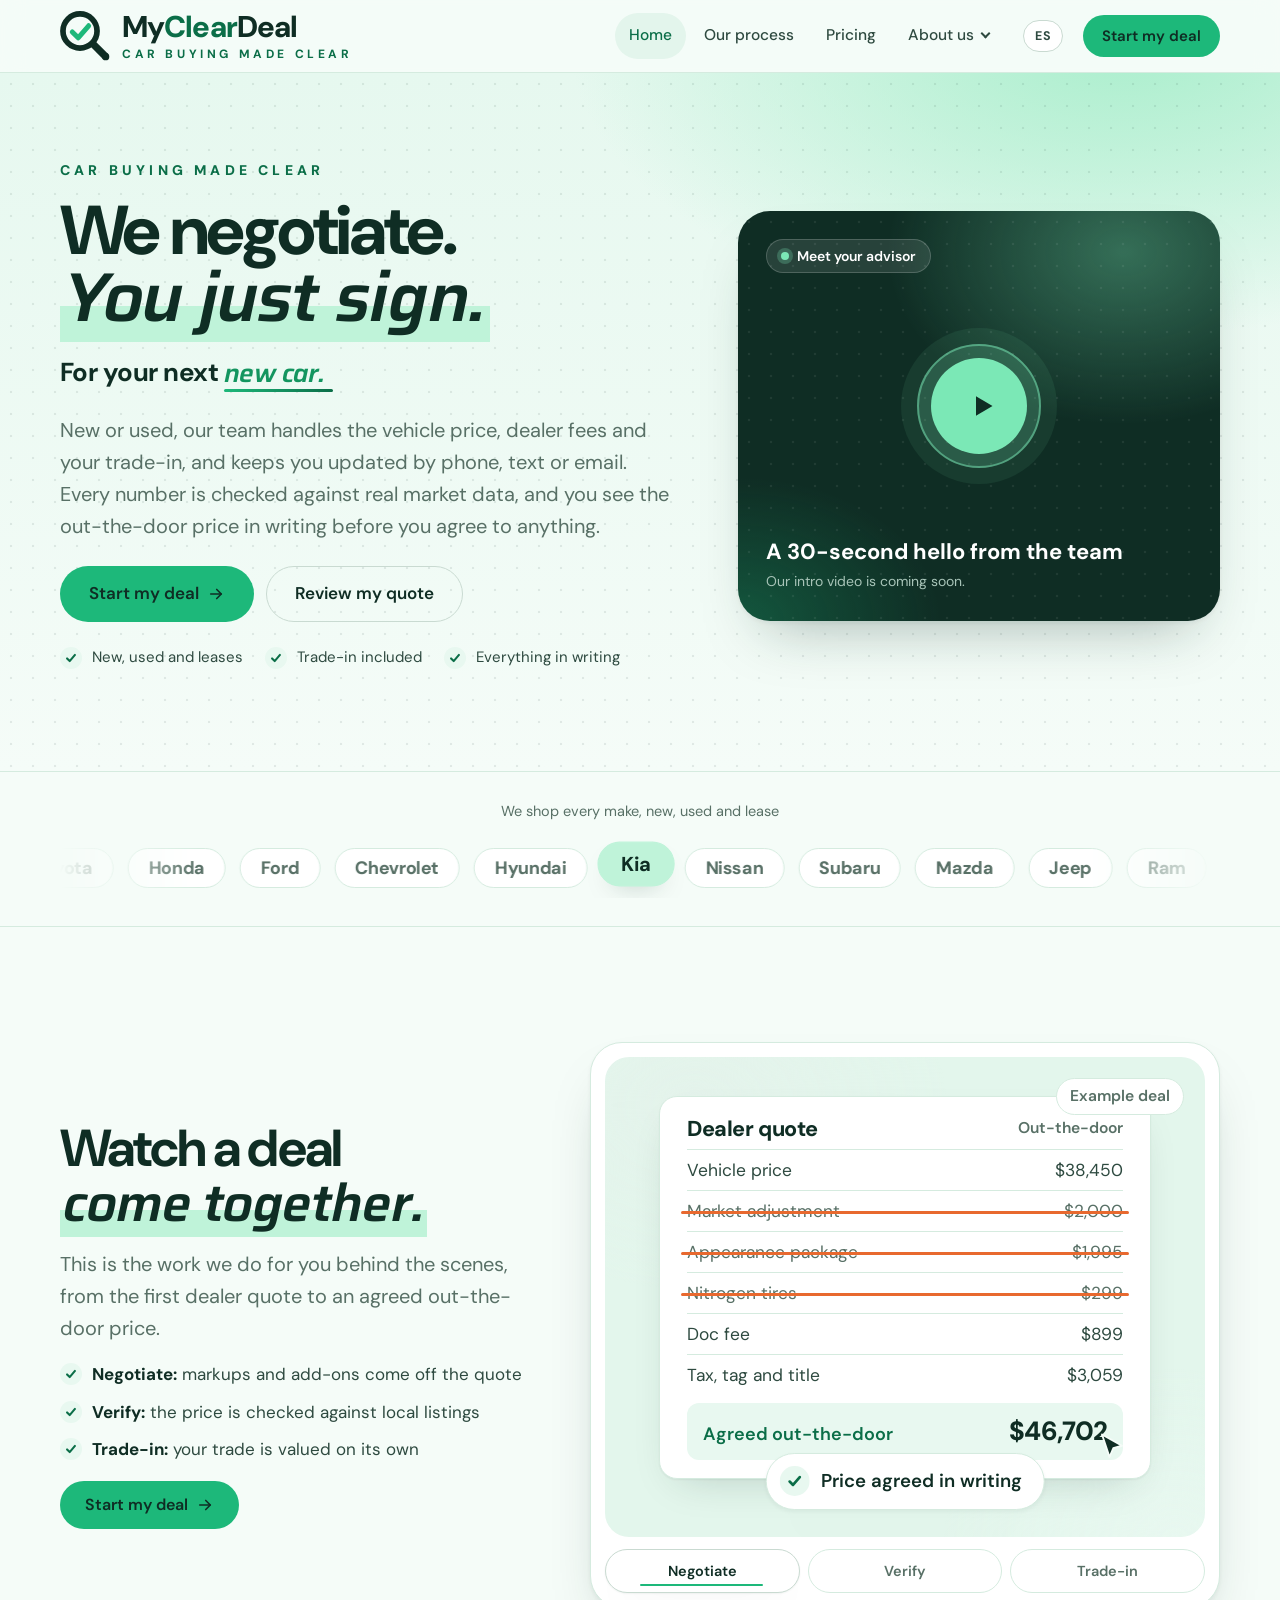
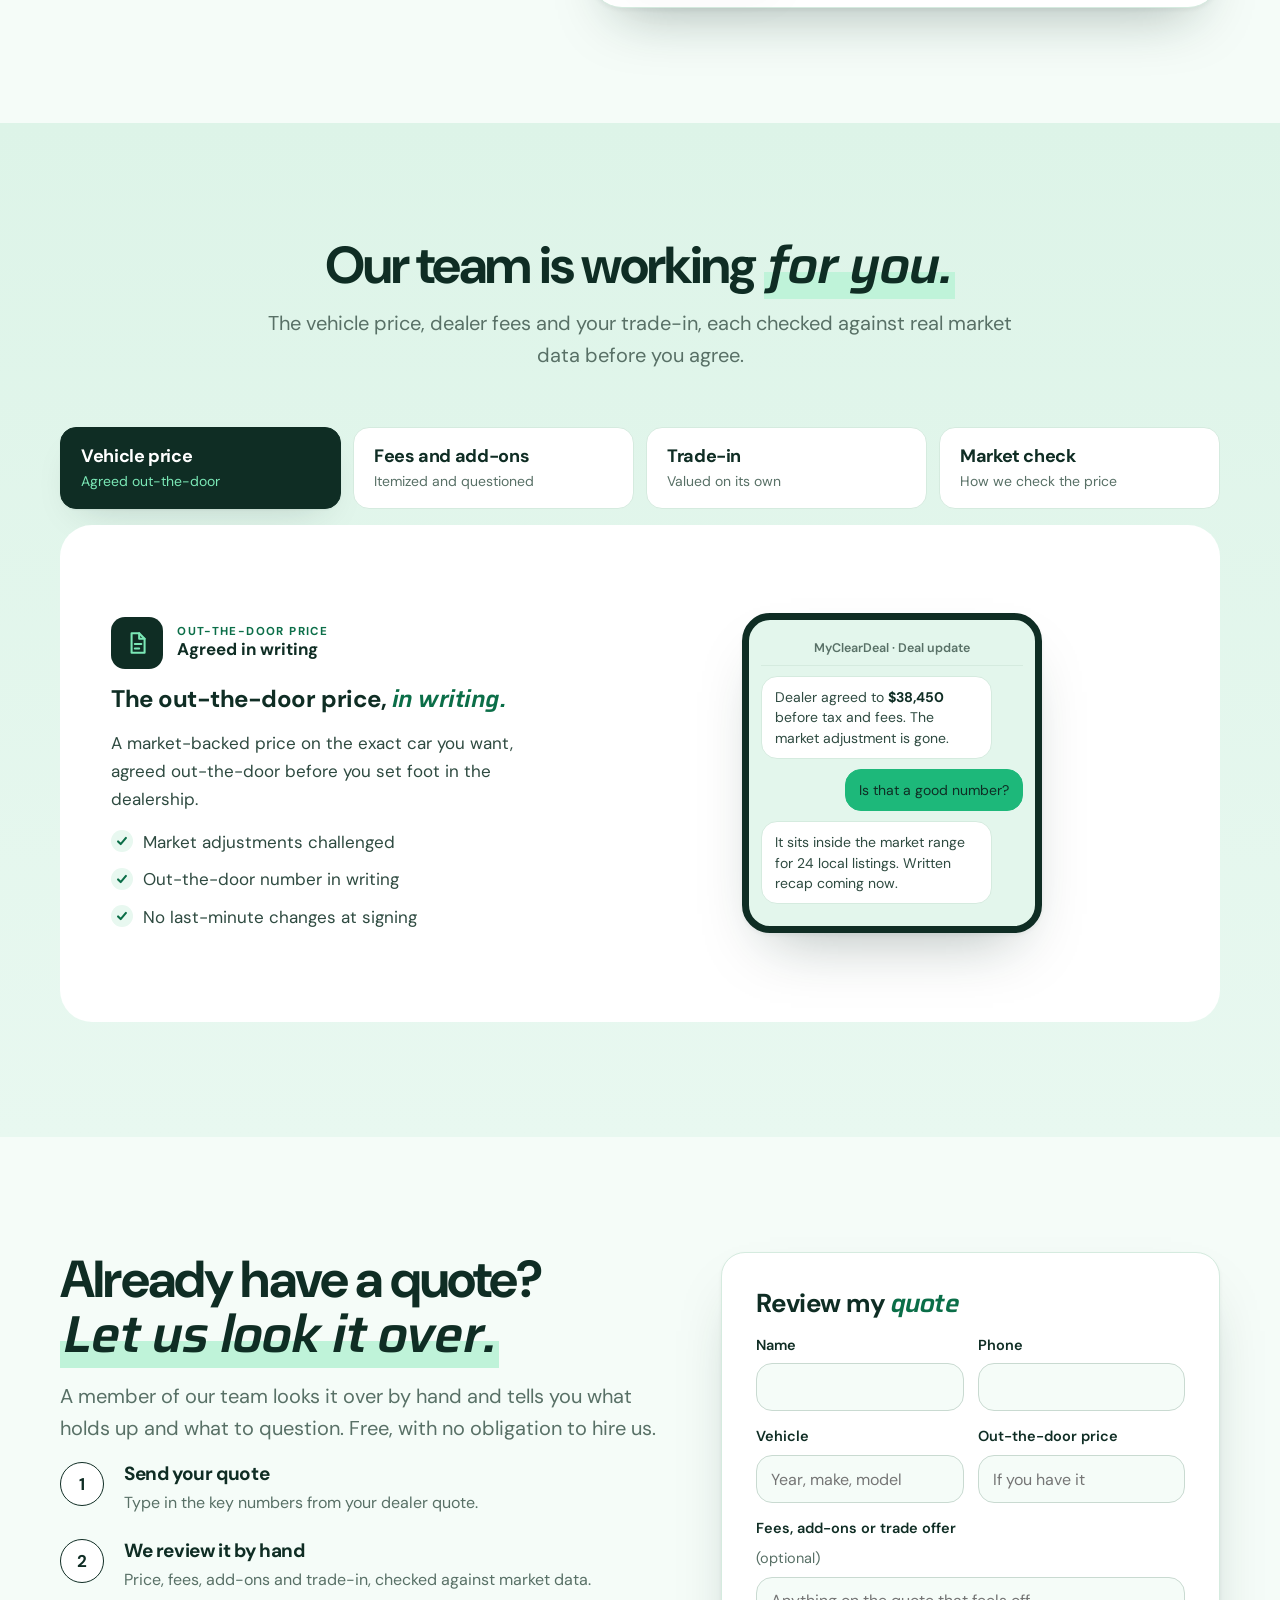
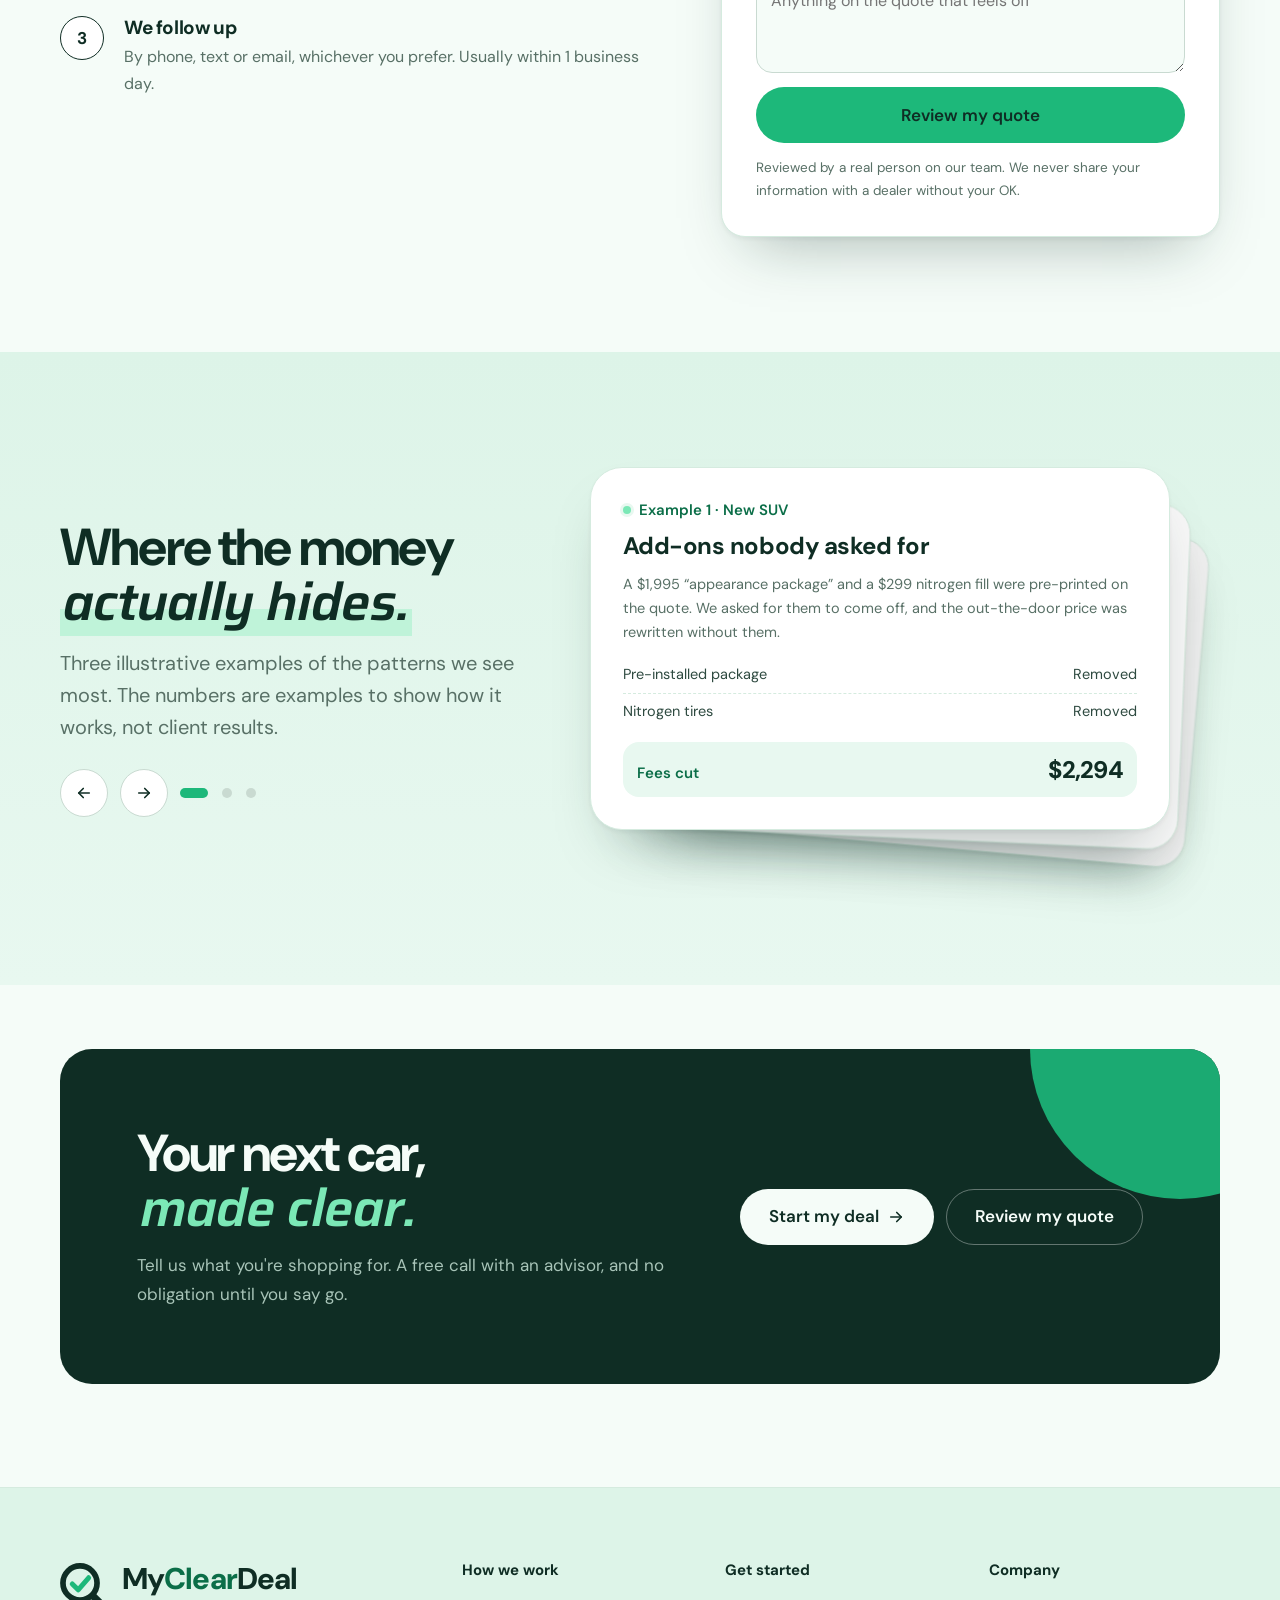
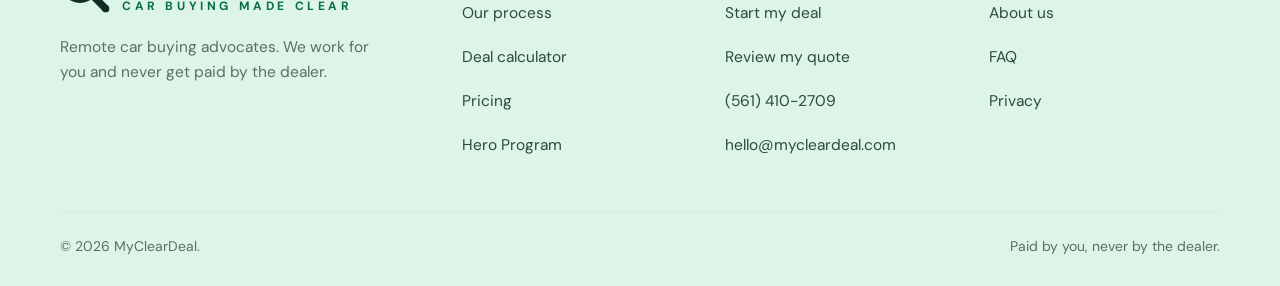
==== commit a22adc10: "Hero Program page, Google business details, two-step start form on phones - /heroes: shareable Hero " ====
--- a/index.html
+++ b/index.html
@@ -21,6 +21,7 @@
 <link rel="stylesheet" href="https://fonts.googleapis.com/css2?family=DM+Sans:opsz,wght@9..40,400;9..40,500;9..40,600;9..40,700;9..40,800&family=Saira:ital,wght@1,500;1,600;1,700&display=swap">
 <link rel="stylesheet" href="site.css">
 <script src="assets/i18n.js"></script>
+<script type="application/ld+json">[{"@context": "https://schema.org", "@type": "ProfessionalService", "@id": "https://mycleardeal.com/#business", "name": "MyClearDeal", "url": "https://mycleardeal.com/", "slogan": "Car buying made clear", "description": "Remote car buying advocates. We negotiate the vehicle price, dealer fees and trade-in for you for a flat fee, and never get paid by the dealer.", "logo": "https://mycleardeal.com/assets/img/logo.png", "image": "https://mycleardeal.com/assets/img/og-image.png", "telephone": "+1-561-410-2709", "email": "hello@mycleardeal.com", "priceRange": "$0 to $995", "makesOffer": [{"@type": "Offer", "name": "Done For You", "price": "995", "priceCurrency": "USD", "url": "https://mycleardeal.com/pricing#done-for-you"}, {"@type": "Offer", "name": "Hero Program", "price": "0", "priceCurrency": "USD", "url": "https://mycleardeal.com/heroes"}, {"@type": "Offer", "name": "Free dealer quote review", "price": "0", "priceCurrency": "USD", "url": "https://mycleardeal.com/#review"}]}, {"@context": "https://schema.org", "@type": "WebSite", "name": "MyClearDeal", "url": "https://mycleardeal.com/", "publisher": {"@id": "https://mycleardeal.com/#business"}}]</script>
 </head>
 <body>
 <a class="skip" href="#main">Skip to content</a>
@@ -192,7 +193,7 @@
 <footer class="footer"><div class="wrap">
 <div class="foot-grid">
 <div class="foot-brand"><a class="brand" href="/" aria-label="MyClearDeal home"><svg aria-hidden="true" viewBox="70 61 220 220"><circle cx="158" cy="149" r="75" fill="none" stroke="currentColor" stroke-width="25"/><path d="M211 202L271 262" stroke="currentColor" stroke-width="32"/><circle cx="271" cy="262" r="16" fill="currentColor"/><path d="M124 153L150 179L196 126" fill="none" stroke="var(--blue)" stroke-width="22" stroke-linecap="round" stroke-linejoin="round"/></svg><span class="brand-name"><span>My<b>Clear</b>Deal</span><small data-no-i18n>Car buying made clear</small></span></a><p>Remote car buying advocates. We work for you and never get paid by the dealer.</p></div>
-<div><h4>How we work</h4><ul><li><a href="/how-it-works">Our process</a></li><li><a href="/calculator">Deal calculator</a></li><li><a href="/pricing">Pricing</a></li></ul></div>
+<div><h4>How we work</h4><ul><li><a href="/how-it-works">Our process</a></li><li><a href="/calculator">Deal calculator</a></li><li><a href="/pricing">Pricing</a></li><li><a href="/heroes">Hero Program</a></li></ul></div>
 <div><h4>Get started</h4><ul><li><a href="/start">Start my deal</a></li><li><a href="/#review">Review my quote</a></li><li><a href="tel:+15614102709">(561) 410-2709</a></li><li data-email-item hidden><a href="#" data-email></a></li></ul></div>
 <div><h4>Company</h4><ul><li><a href="/about">About us</a></li><li><a href="/about#faq">FAQ</a></li><li><a href="/privacy">Privacy</a></li></ul></div>
 </div>
--- a/site.css
+++ b/site.css
@@ -1099,6 +1099,23 @@
   .calc-print-note { display: block; font-size: 12px; color: #555; }
   .sr, .reveal { opacity: 1 !important; transform: none !important; }
 }
+/* Deal calculator: second quote, typo warnings, "Email me my numbers" */
+.calc-quote { display: grid; grid-template-columns: repeat(2, minmax(0, 1fr)); gap: 16px; }
+.calc-quote > :last-child { grid-column: 1 / -1; }
+@media (max-width: 420px) { .calc-quote { grid-template-columns: minmax(0, 1fr); } }
+.field .hint.warn { color: var(--coral-text); font-weight: 600; }
+.calc-email { display: grid; gap: 8px; border-top: 1px solid var(--line); padding-top: 14px; }
+.calc-email .field { display: grid; gap: 6px; font-weight: 600; }
+.calc-email-row { display: flex; gap: 8px; }
+.calc-email-row input { flex: 1; min-width: 0; }
+.calc-email-row .btn { flex: none; min-height: 48px; }
+@media print { .calc-email { display: none !important; } }
+/* Line the two quote boxes up even when one label wraps */
+@media (min-width: 421px) {
+  .calc-quote { row-gap: 6px; }
+  .calc-quote > .field:not(:last-child) { grid-row: span 3; grid-template-rows: subgrid; }
+  .calc-quote > :last-child { margin-top: 10px; }
+}
 
 /* Hero Program */
 .price-stack { display: grid; gap: 2px; }
@@ -1113,3 +1130,20 @@
 .hp-ask { background: var(--ink); color: #fff; border-color: var(--ink); }
 .hp-ask h3, .hp-ask p { color: #fff; }
 .hp-ask .tag { background: var(--mint-pop); color: var(--ink); }
+
+/* Hero Program page */
+.hp-split { align-items: start; }
+.hp-split > .plan { max-width: 520px; width: 100%; justify-self: end; }
+@media (max-width: 900px) { .hp-split > .plan { justify-self: stretch; max-width: none; } }
+.hp-steps { list-style: none; counter-reset: hp; margin: 0; padding: 0; display: grid; gap: 14px; }
+.hp-steps li { counter-increment: hp; position: relative; padding: 14px 16px 14px 58px; background: var(--bg-2); border-radius: var(--r-md); display: grid; gap: 4px; }
+.hp-steps li::before { content: counter(hp); position: absolute; left: 14px; top: 14px; width: 30px; height: 30px; border-radius: 50%; background: var(--ink); color: #fff; font: 700 15px/30px var(--display); text-align: center; }
+.hp-steps b { font-size: 17px; color: var(--ink); }
+.hp-steps span { color: var(--ink-2); font-size: 15.5px; line-height: 1.5; }
+.page-head .btn-row { margin-top: 22px; }
+
+/* Start form: two steps on phones */
+.form.is-step1 .is-later { display: none !important; }
+.step-next { display: none; }
+.form.is-step1 .step-next { display: grid; gap: 8px; grid-column: 1 / -1; }
+.step-next .btn { width: 100%; }
